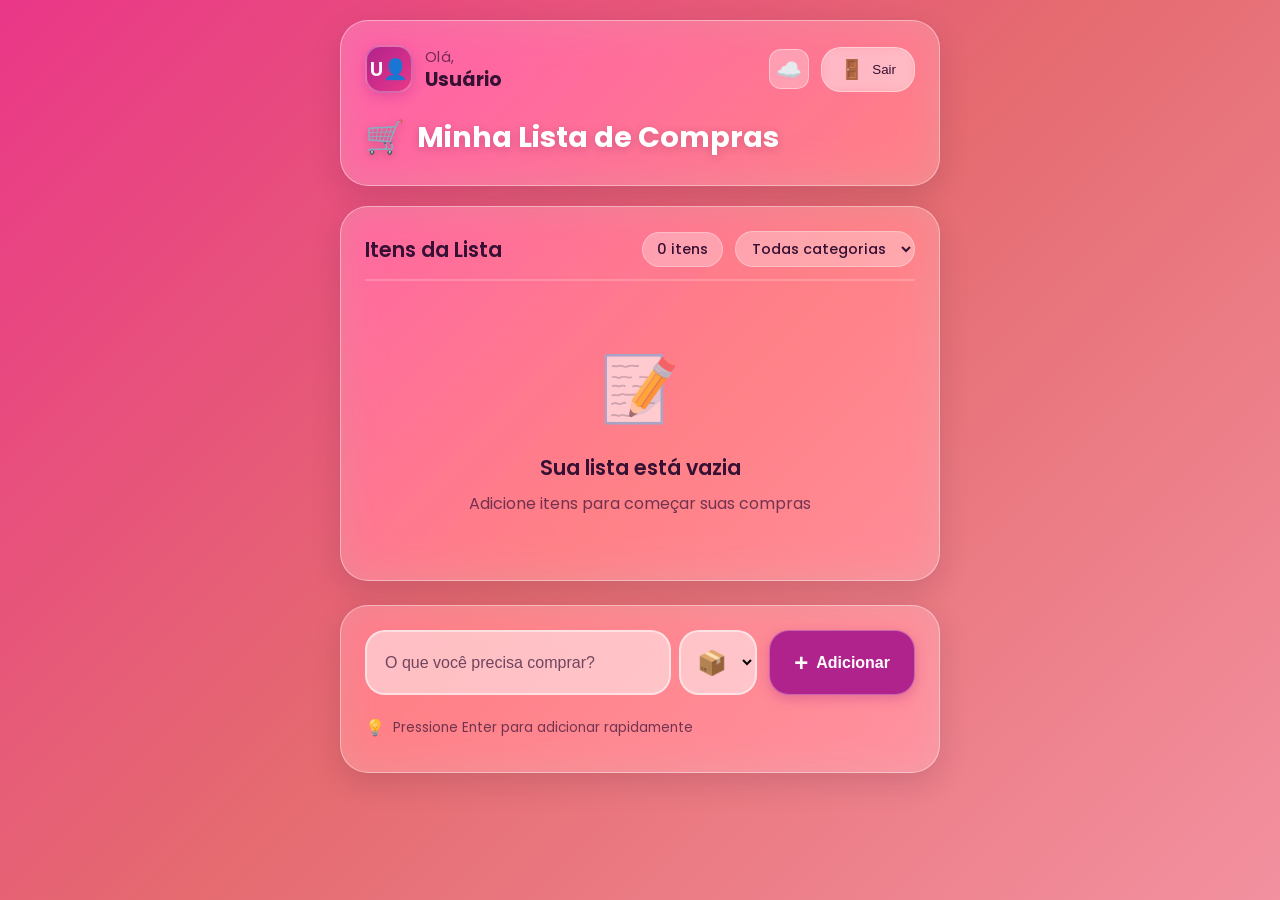
==== index.html @ 9c7b5639 "ok" ====
<!DOCTYPE html>
<html lang="pt-BR">
<head>
    <meta charset="UTF-8">
    <meta name="viewport" content="width=device-width, initial-scale=1.0, viewport-fit=cover">
    <title>Minha Lista | 2026</title>
    <link rel="manifest" href="manifest.json">
    <link rel="shortcut icon" href="src/css/img/favicon.ico" type="image/x-icon">
    <link rel="stylesheet" href="src/css/index.css">
</head>
<body>
    <!-- Indicador de Status Offline -->
    <div id="offlineIndicator" class="offline-indicator hidden">
        <span class="offline-icon">📡</span>
        <span class="offline-text">Você está offline</span>
        <span class="offline-subtext">Alterações serão sincronizadas quando conectar</span>
    </div>

    <div class="app-wrapper">
        <!-- Header Glass -->
        <header class="app-header">
            <div class="header-content">
                <div class="user-greeting">
                    <div class="avatar" id="userAvatar">👤</div>
                    <div class="greeting-text">
                        <span class="greeting-label">Olá,</span>
                        <span class="user-name" id="userDisplayName">Usuário</span>
                    </div>
                </div>
                <div class="header-actions">
                    <div id="syncStatus" class="sync-status synced" title="Sincronizado">
                        <span class="sync-icon">☁️</span>
                    </div>
                    <button class="logout-btn" onclick="logout()" aria-label="Sair da conta">
                        <span class="logout-icon">🚪</span>
                        <span class="logout-text">Sair</span>
                    </button>
                </div>
            </div>
            <h1 class="page-title">
                <span class="title-icon">🛒</span>
                Minha Lista de Compras
            </h1>
        </header>

        <!-- Container Principal -->
        <main class="main-content">
            <!-- Área da Lista -->
            <div class="list-container">
                <div class="list-header">
                    <h2 class="section-title">Itens da Lista</h2>
                    <div class="list-stats">
                        <span class="item-count" id="itemCount">0 itens</span>
                        <select id="categoryFilter" class="category-filter" aria-label="Filtrar por categoria">
                            <option value="all">Todas categorias</option>
                            <option value="hortifruti">🍎 Hortifruti</option>
                            <option value="laticinios">🥛 Laticínios</option>
                            <option value="carnes">🥩 Carnes</option>
                            <option value="padaria">🍞 Padaria</option>
                            <option value="bebidas">🥤 Bebidas</option>
                            <option value="limpeza">🧹 Limpeza</option>
                            <option value="higiene">🧴 Higiene</option>
                            <option value="outros">📦 Outros</option>
                        </select>
                    </div>
                </div>
                
                <ul id="lista" class="shopping-list">
                    <!-- Itens serão inseridos via JS -->
                </ul>

                <!-- Empty State -->
                <div id="emptyState" class="empty-state">
                    <div class="empty-icon">📝</div>
                    <h3>Sua lista está vazia</h3>
                    <p>Adicione itens para começar suas compras</p>
                </div>
            </div>

            <!-- Área de Adição -->
            <div class="add-section">
                <div class="add-container">
                    <div class="input-wrapper">
                        <input 
                            type="text" 
                            id="item" 
                            placeholder="O que você precisa comprar?"
                            autocomplete="off"
                            aria-label="Novo item para adicionar à lista"
                        >
                        <select id="itemCategory" class="item-category-select" aria-label="Categoria do item">
                            <option value="hortifruti">🍎</option>
                            <option value="laticinios">🥛</option>
                            <option value="carnes">🥩</option>
                            <option value="padaria">🍞</option>
                            <option value="bebidas">🥤</option>
                            <option value="limpeza">🧹</option>
                            <option value="higiene">🧴</option>
                            <option value="outros" selected>📦</option>
                        </select>
                    </div>
                    <button onclick="adicionarItem()" class="add-btn" aria-label="Adicionar item">
                        <span class="add-icon">+</span>
                        <span class="add-text">Adicionar</span>
                    </button>
                </div>
                <div class="input-hint">
                    <span class="hint-icon">💡</span>
                    <span class="hint-text">Pressione Enter para adicionar rapidamente</span>
                </div>
            </div>
        </main>
    </div>

    <script type="module" src="app.js"></script>
    
    <script>
        // Detecção de Status Online/Offline
        let isOnline = navigator.onLine;
        const offlineIndicator = document.getElementById('offlineIndicator');
        const syncStatus = document.getElementById('syncStatus');
        
        function updateOnlineStatus() {
            isOnline = navigator.onLine;
            
            if (!isOnline) {
                offlineIndicator.classList.remove('hidden');
                syncStatus.className = 'sync-status offline';
                syncStatus.setAttribute('title', 'Offline - Alterações serão sincronizadas depois');
                document.querySelector('.sync-icon').textContent = '📶';
            } else {
                offlineIndicator.classList.add('hidden');
                syncStatus.className = 'sync-status synced';
                syncStatus.setAttribute('title', 'Online - Sincronizado');
                document.querySelector('.sync-icon').textContent = '☁️';
                
                // Sincronizar dados pendentes quando voltar online
                if (typeof window.sincronizarDadosPendentes === 'function') {
                    window.sincronizarDadosPendentes();
                }
            }
        }
        
        window.addEventListener('online', updateOnlineStatus);
        window.addEventListener('offline', updateOnlineStatus);
        
        // Service Worker
        if ('serviceWorker' in navigator) {
            window.addEventListener('load', () => {
                navigator.serviceWorker.register('/service-worker.js')
                    .then(registration => {
                        console.log('✅ ServiceWorker registrado:', registration.scope);
                        
                        // Verificar atualizações
                        registration.addEventListener('updatefound', () => {
                            const newWorker = registration.installing;
                            newWorker.addEventListener('statechange', () => {
                                if (newWorker.state === 'installed' && navigator.serviceWorker.controller) {
                                    // Nova versão disponível
                                    if (confirm('Nova versão disponível! Atualizar agora?')) {
                                        window.location.reload();
                                    }
                                }
                            });
                        });
                    })
                    .catch(error => {
                        console.log('❌ Falha no ServiceWorker:', error);
                    });
            });
        }

        // Melhoria UX: Adicionar item com Enter
        document.addEventListener('DOMContentLoaded', () => {
            updateOnlineStatus();
            
            const inputItem = document.getElementById('item');
            if (inputItem) {
                inputItem.addEventListener('keypress', (e) => {
                    if (e.key === 'Enter') {
                        e.preventDefault();
                        adicionarItem();
                    }
                });
            }
            
            // Carregar nome do usuário (exemplo)
            const userEmail = localStorage.getItem('userEmail') || 'Usuário';
            const userName = userEmail.split('@')[0];
            document.getElementById('userDisplayName').textContent = userName;
            document.getElementById('userAvatar').textContent = userName.charAt(0).toUpperCase() + '👤';
            
            // Inicializar filtro de categorias
            document.getElementById('categoryFilter').addEventListener('change', (e) => {
                filtrarPorCategoria(e.target.value);
            });
        });

        // Sistema de Categorias
        const categorias = {
            hortifruti: { nome: 'Hortifruti', emoji: '🍎', cor: '#10b981', bgLight: 'rgba(16, 185, 129, 0.1)' },
            laticinios: { nome: 'Laticínios', emoji: '🥛', cor: '#3b82f6', bgLight: 'rgba(59, 130, 246, 0.1)' },
            carnes: { nome: 'Carnes', emoji: '🥩', cor: '#ef4444', bgLight: 'rgba(239, 68, 68, 0.1)' },
            padaria: { nome: 'Padaria', emoji: '🍞', cor: '#f59e0b', bgLight: 'rgba(245, 158, 11, 0.1)' },
            bebidas: { nome: 'Bebidas', emoji: '🥤', cor: '#06b6d4', bgLight: 'rgba(6, 182, 212, 0.1)' },
            limpeza: { nome: 'Limpeza', emoji: '🧹', cor: '#8b5cf6', bgLight: 'rgba(139, 92, 246, 0.1)' },
            higiene: { nome: 'Higiene', emoji: '🧴', cor: '#ec4899', bgLight: 'rgba(236, 72, 153, 0.1)' },
            outros: { nome: 'Outros', emoji: '📦', cor: '#6b7280', bgLight: 'rgba(107, 114, 128, 0.1)' }
        };

        function filtrarPorCategoria(categoria) {
            const itens = document.querySelectorAll('.shopping-list li');
            itens.forEach(item => {
                if (categoria === 'all' || item.dataset.categoria === categoria) {
                    item.style.display = 'flex';
                } else {
                    item.style.display = 'none';
                }
            });
        }

        // Função auxiliar para contador
        function atualizarContador() {
            const lista = document.getElementById('lista');
            const contador = document.getElementById('itemCount');
            const emptyState = document.getElementById('emptyState');
            
            if (lista && contador && emptyState) {
                const itensVisiveis = Array.from(lista.children).filter(li => li.style.display !== 'none');
                const qtdItens = itensVisiveis.length;
                const qtdTotal = lista.children.length;
                
                if (qtdTotal === 0) {
                    contador.textContent = '0 itens';
                    emptyState.style.display = 'flex';
                    lista.style.display = 'none';
                } else {
                    contador.textContent = `${qtdTotal} ${qtdTotal === 1 ? 'item' : 'itens'}`;
                    emptyState.style.display = 'none';
                    lista.style.display = 'block';
                }
            }
        }

        // Sincronização de Status
        window.sincronizarDadosPendentes = function() {
            const pendingChanges = JSON.parse(localStorage.getItem('pendingChanges') || '[]');
            
            if (pendingChanges.length > 0) {
                syncStatus.className = 'sync-status syncing';
                document.querySelector('.sync-icon').textContent = '🔄';
                
                // Processar mudanças pendentes
                Promise.all(pendingChanges.map(change => {
                    return fetch('/api/sync', {
                        method: 'POST',
                        headers: { 'Content-Type': 'application/json' },
                        body: JSON.stringify(change)
                    });
                }))
                .then(() => {
                    localStorage.setItem('pendingChanges', '[]');
                    syncStatus.className = 'sync-status synced';
                    document.querySelector('.sync-icon').textContent = '☁️';
                })
                .catch(error => {
                    console.error('Erro na sincronização:', error);
                    syncStatus.className = 'sync-status error';
                    document.querySelector('.sync-icon').textContent = '⚠️';
                });
            }
        };
    </script>
</body>
</html>
---- src/css/index.css ----
@import url('https://fonts.googleapis.com/css2?family=Poppins:wght@300;400;500;600;700&display=swap');

:root {
    --cor-primaria-1: #361134;
    --cor-primaria-2: #B0228C;
    --cor-primaria-3: #EA3788;
    --cor-primaria-4: #E56B70;
    --cor-bg: #F391A0;

    --cor-branco: #ffffff;
    --cor-glass: rgba(255, 255, 255, 0.25);
    --cor-glass-border: rgba(255, 255, 255, 0.4);
    --cor-sombra: rgba(54, 17, 52, 0.15);
    --cor-texto: #361134;
    --cor-texto-light: rgba(54, 17, 52, 0.7);
    --cor-success: #10b981;
    --cor-danger: #ef4444;
    --cor-warning: #f59e0b;

    --fonte: "Poppins", sans-serif;
    --raio-sm: 12px;
    --raio-md: 20px;
    --raio-lg: 28px;
    --transition: 0.25s cubic-bezier(0.2, 0.9, 0.4, 1);
}

* {
    margin: 0;
    padding: 0;
    box-sizing: border-box;
}

body {
    font-family: var(--fonte);
    background: linear-gradient(135deg, #EA3788 0%, #E56B70 50%, #F391A0 100%);
    min-height: 100vh;
    padding: 20px;
    color: var(--cor-texto);
}

/* ===== Indicador Offline ===== */
.offline-indicator {
    position: fixed;
    top: 20px;
    left: 50%;
    transform: translateX(-50%);
    background: var(--cor-warning);
    color: white;
    padding: 12px 24px;
    border-radius: 50px;
    display: flex;
    align-items: center;
    gap: 12px;
    box-shadow: 0 8px 20px rgba(245, 158, 11, 0.3);
    z-index: 1000;
    animation: slideDown 0.3s ease;
    border: 1px solid rgba(255, 255, 255, 0.3);
    backdrop-filter: blur(8px);
}

.offline-indicator.hidden {
    display: none;
}

@keyframes slideDown {
    from {
        opacity: 0;
        transform: translateX(-50%) translateY(-20px);
    }
    to {
        opacity: 1;
        transform: translateX(-50%) translateY(0);
    }
}

.offline-icon {
    font-size: 1.5rem;
    animation: pulse 2s infinite;
}

@keyframes pulse {
    0%, 100% { opacity: 1; }
    50% { opacity: 0.6; }
}

.offline-text {
    font-weight: 600;
    font-size: 1rem;
}

.offline-subtext {
    font-size: 0.85rem;
    opacity: 0.9;
}

/* ===== App Wrapper ===== */
.app-wrapper {
    max-width: 600px;
    margin: 0 auto;
    display: flex;
    flex-direction: column;
    gap: 20px;
}

/* ===== Header Glass ===== */
.app-header {
    background: var(--cor-glass);
    backdrop-filter: blur(20px) saturate(180%);
    -webkit-backdrop-filter: blur(20px) saturate(180%);
    border-radius: var(--raio-lg);
    border: 1px solid var(--cor-glass-border);
    box-shadow: 0 10px 30px var(--cor-sombra);
    padding: 24px;
    transition: transform var(--transition);
}

.header-content {
    display: flex;
    justify-content: space-between;
    align-items: center;
    margin-bottom: 20px;
}

.user-greeting {
    display: flex;
    align-items: center;
    gap: 12px;
}

.avatar {
    width: 48px;
    height: 48px;
    background: linear-gradient(135deg, var(--cor-primaria-2), var(--cor-primaria-3));
    border-radius: 16px;
    display: flex;
    align-items: center;
    justify-content: center;
    font-size: 20px;
    font-weight: 600;
    color: white;
    box-shadow: 0 4px 12px rgba(176, 34, 140, 0.3);
    border: 2px solid rgba(255, 255, 255, 0.3);
    text-transform: uppercase;
}

.greeting-text {
    display: flex;
    flex-direction: column;
}

.greeting-label {
    font-size: 0.9rem;
    font-weight: 400;
    color: var(--cor-texto-light);
    letter-spacing: 0.3px;
}

.user-name {
    font-size: 1.2rem;
    font-weight: 700;
    color: var(--cor-primaria-1);
    line-height: 1.2;
    text-transform: capitalize;
}

.header-actions {
    display: flex;
    align-items: center;
    gap: 12px;
}

/* Status de Sincronização */
.sync-status {
    width: 40px;
    height: 40px;
    border-radius: 12px;
    display: flex;
    align-items: center;
    justify-content: center;
    background: rgba(255, 255, 255, 0.3);
    border: 1.5px solid rgba(255, 255, 255, 0.4);
    transition: var(--transition);
    cursor: help;
}

.sync-status.synced {
    color: var(--cor-success);
}

.sync-status.syncing {
    color: var(--cor-warning);
    animation: rotate 2s linear infinite;
}

.sync-status.offline {
    color: var(--cor-warning);
}

.sync-status.error {
    color: var(--cor-danger);
}

@keyframes rotate {
    from { transform: rotate(0deg); }
    to { transform: rotate(360deg); }
}

.sync-icon {
    font-size: 1.3rem;
}

.logout-btn {
    background: rgba(255, 255, 255, 0.3);
    border: 1.5px solid rgba(255, 255, 255, 0.4);
    border-radius: var(--raio-md);
    padding: 10px 18px;
    display: flex;
    align-items: center;
    gap: 8px;
    cursor: pointer;
    transition: var(--transition);
    color: var(--cor-primaria-1);
    font-weight: 500;
    backdrop-filter: blur(4px);
}

.logout-btn:hover {
    background: rgba(255, 255, 255, 0.5);
    border-color: rgba(255, 255, 255, 0.8);
    transform: translateY(-2px);
    box-shadow: 0 6px 12px var(--cor-sombra);
}

.logout-btn:active {
    transform: translateY(0) scale(0.95);
}

.logout-icon {
    font-size: 1.2rem;
}

.page-title {
    display: flex;
    align-items: center;
    gap: 12px;
    font-size: 1.8rem;
    font-weight: 700;
    color: var(--cor-branco);
    text-shadow: 0 2px 10px rgba(54, 17, 52, 0.2);
}

.title-icon {
    font-size: 2rem;
    filter: drop-shadow(0 2px 4px rgba(0,0,0,0.1));
}

/* ===== Main Content ===== */
.main-content {
    display: flex;
    flex-direction: column;
    gap: 24px;
}

/* ===== List Container ===== */
.list-container {
    background: var(--cor-glass);
    backdrop-filter: blur(20px) saturate(180%);
    -webkit-backdrop-filter: blur(20px) saturate(180%);
    border-radius: var(--raio-lg);
    border: 1px solid var(--cor-glass-border);
    box-shadow: 0 10px 30px var(--cor-sombra);
    padding: 24px;
    min-height: 300px;
    max-height: 500px;
    overflow-y: auto;
}

.list-container::-webkit-scrollbar {
    width: 6px;
}

.list-container::-webkit-scrollbar-track {
    background: rgba(255, 255, 255, 0.1);
    border-radius: 10px;
}

.list-container::-webkit-scrollbar-thumb {
    background: rgba(255, 255, 255, 0.3);
    border-radius: 10px;
}

.list-header {
    display: flex;
    justify-content: space-between;
    align-items: center;
    margin-bottom: 20px;
    padding-bottom: 12px;
    border-bottom: 2px solid rgba(255, 255, 255, 0.2);
}

.section-title {
    font-size: 1.3rem;
    font-weight: 600;
    color: var(--cor-primaria-1);
}

.list-stats {
    display: flex;
    align-items: center;
    gap: 12px;
}

.item-count {
    background: rgba(255, 255, 255, 0.3);
    padding: 6px 14px;
    border-radius: 20px;
    font-size: 0.9rem;
    font-weight: 500;
    color: var(--cor-primaria-1);
    border: 1px solid rgba(255, 255, 255, 0.3);
}

.category-filter {
    padding: 6px 12px;
    background: rgba(255, 255, 255, 0.3);
    border: 1px solid rgba(255, 255, 255, 0.3);
    border-radius: 20px;
    font-size: 0.9rem;
    font-weight: 500;
    color: var(--cor-primaria-1);
    cursor: pointer;
    outline: none;
    font-family: var(--fonte);
}

.category-filter option {
    background: white;
    color: var(--cor-primaria-1);
}

/* ===== Shopping List Items ===== */
.shopping-list {
    list-style: none;
    display: flex;
    flex-direction: column;
    gap: 12px;
}

.shopping-list li {
    background: rgba(255, 255, 255, 0.4);
    backdrop-filter: blur(8px);
    border: 1.5px solid rgba(255, 255, 255, 0.5);
    border-radius: var(--raio-md);
    padding: 16px 18px;
    display: flex;
    justify-content: space-between;
    align-items: center;
    transition: var(--transition);
    animation: slideIn 0.3s ease;
    position: relative;
    overflow: hidden;
}

/* Indicador de categoria */
.shopping-list li::before {
    content: '';
    position: absolute;
    left: 0;
    top: 0;
    bottom: 0;
    width: 4px;
    background: var(--category-color, var(--cor-primaria-2));
    border-radius: 2px 0 0 2px;
}

@keyframes slideIn {
    from {
        opacity: 0;
        transform: translateX(-10px);
    }
    to {
        opacity: 1;
        transform: translateX(0);
    }
}

.shopping-list li:hover {
    background: rgba(255, 255, 255, 0.6);
    transform: translateX(4px);
    box-shadow: 0 4px 12px var(--cor-sombra);
}

.item-content {
    display: flex;
    align-items: center;
    gap: 14px;
    flex: 1;
}

.item-category-badge {
    font-size: 1.5rem;
    min-width: 32px;
    text-align: center;
}

.item-checkbox {
    width: 24px;
    height: 24px;
    border-radius: 8px;
    border: 2px solid var(--cor-primaria-2);
    background: rgba(255, 255, 255, 0.5);
    cursor: pointer;
    transition: var(--transition);
    position: relative;
    flex-shrink: 0;
}

.item-checkbox.checked {
    background: var(--cor-success);
    border-color: var(--cor-success);
}

.item-checkbox.checked::after {
    content: '✓';
    position: absolute;
    top: 50%;
    left: 50%;
    transform: translate(-50%, -50%);
    color: white;
    font-size: 16px;
    font-weight: bold;
}

.item-text {
    font-size: 1.1rem;
    font-weight: 500;
    color: var(--cor-primaria-1);
    word-break: break-word;
    flex: 1;
}

.item-text.completed {
    text-decoration: line-through;
    opacity: 0.6;
}

.delete-btn {
    background: rgba(239, 68, 68, 0.1);
    border: 1.5px solid rgba(239, 68, 68, 0.3);
    border-radius: 12px;
    width: 40px;
    height: 40px;
    display: flex;
    align-items: center;
    justify-content: center;
    cursor: pointer;
    transition: var(--transition);
    color: var(--cor-danger);
    font-size: 1.2rem;
    flex-shrink: 0;
}

.delete-btn:hover {
    background: var(--cor-danger);
    color: white;
    border-color: var(--cor-danger);
    transform: scale(1.05);
}

.delete-btn:active {
    transform: scale(0.95);
}

/* ===== Empty State ===== */
.empty-state {
    display: flex;
    flex-direction: column;
    align-items: center;
    justify-content: center;
    padding: 40px 20px;
    text-align: center;
}

.empty-icon {
    font-size: 4rem;
    margin-bottom: 16px;
    opacity: 0.6;
}

.empty-state h3 {
    font-size: 1.3rem;
    font-weight: 600;
    color: var(--cor-primaria-1);
    margin-bottom: 8px;
}

.empty-state p {
    color: var(--cor-texto-light);
    font-weight: 400;
}

/* ===== Add Section ===== */
.add-section {
    background: var(--cor-glass);
    backdrop-filter: blur(20px) saturate(180%);
    -webkit-backdrop-filter: blur(20px) saturate(180%);
    border-radius: var(--raio-lg);
    border: 1px solid var(--cor-glass-border);
    box-shadow: 0 10px 30px var(--cor-sombra);
    padding: 24px;
}

.add-container {
    display: flex;
    gap: 12px;
    margin-bottom: 12px;
}

.input-wrapper {
    flex: 1;
    display: flex;
    gap: 8px;
}

#item {
    flex: 1;
    padding: 16px 18px;
    background: rgba(255, 255, 255, 0.5);
    border: 2px solid rgba(255, 255, 255, 0.5);
    border-radius: var(--raio-md);
    font-size: 1rem;
    font-weight: 500;
    color: var(--cor-primaria-1);
    transition: var(--transition);
    outline: none;
}

#item:focus {
    background: rgba(255, 255, 255, 0.9);
    border-color: var(--cor-primaria-2);
    box-shadow: 0 4px 12px rgba(176, 34, 140, 0.2);
}

#item::placeholder {
    color: var(--cor-texto-light);
    font-weight: 400;
}

.item-category-select {
    padding: 16px 12px;
    background: rgba(255, 255, 255, 0.5);
    border: 2px solid rgba(255, 255, 255, 0.5);
    border-radius: var(--raio-md);
    font-size: 1.5rem;
    cursor: pointer;
    outline: none;
    transition: var(--transition);
    min-width: 60px;
    text-align: center;
}

.item-category-select:hover {
    background: rgba(255, 255, 255, 0.7);
}

.item-category-select:focus {
    border-color: var(--cor-primaria-2);
    background: rgba(255, 255, 255, 0.9);
}

.add-btn {
    padding: 16px 24px;
    background: var(--cor-primaria-2);
    border: 1.5px solid rgba(255, 255, 255, 0.3);
    border-radius: var(--raio-md);
    color: white;
    font-weight: 600;
    font-size: 1rem;
    cursor: pointer;
    transition: var(--transition);
    display: flex;
    align-items: center;
    gap: 8px;
    box-shadow: 0 4px 12px rgba(176, 34, 140, 0.3);
}

.add-btn:hover {
    background: var(--cor-primaria-1);
    transform: translateY(-2px);
    box-shadow: 0 8px 20px rgba(54, 17, 52, 0.3);
}

.add-btn:active {
    transform: translateY(0) scale(0.95);
}

.add-icon {
    font-size: 1.5rem;
    font-weight: 700;
    line-height: 1;
}

.input-hint {
    display: flex;
    align-items: center;
    gap: 8px;
    padding: 8px 0;
}

.hint-icon {
    font-size: 1rem;
    opacity: 0.7;
}

.hint-text {
    font-size: 0.85rem;
    color: var(--cor-texto-light);
    font-weight: 400;
}

/* ===== Responsivo ===== */
@media (max-width: 480px) {
    body {
        padding: 12px;
    }
    
    .app-wrapper {
        gap: 16px;
    }
    
    .app-header {
        padding: 18px;
    }
    
    .page-title {
        font-size: 1.5rem;
    }
    
    .title-icon {
        font-size: 1.6rem;
    }
    
    .list-container {
        padding: 18px;
        max-height: 400px;
    }
    
    .list-stats {
        flex-direction: column;
        align-items: flex-end;
        gap: 8px;
    }
    
    .add-section {
        padding: 18px;
    }
    
    .add-container {
        flex-direction: column;
    }
    
    .input-wrapper {
        flex-direction: row;
    }
    
    .add-btn {
        justify-content: center;
    }
    
    .logout-text {
        display: none;
    }
    
    .logout-btn {
        padding: 10px 14px;
    }
    
    .user-name {
        font-size: 1rem;
    }
    
    .offline-indicator {
        width: 90%;
        max-width: 400px;
        font-size: 0.9rem;
        padding: 10px 16px;
    }
    
    .offline-subtext {
        display: none;
    }
}

/* Animações de Remoção */
.shopping-list li.removing {
    animation: slideOut 0.3s ease forwards;
}

@keyframes slideOut {
    to {
        opacity: 0;
        transform: translateX(20px);
    }
}

/* Animação de shake para erro */
@keyframes shake {
    0%, 100% { transform: translateX(0); }
    25% { transform: translateX(-8px); }
    75% { transform: translateX(8px); }
}

.input-error {
    border-color: var(--cor-danger) !important;
    animation: shake 0.5s ease;
}
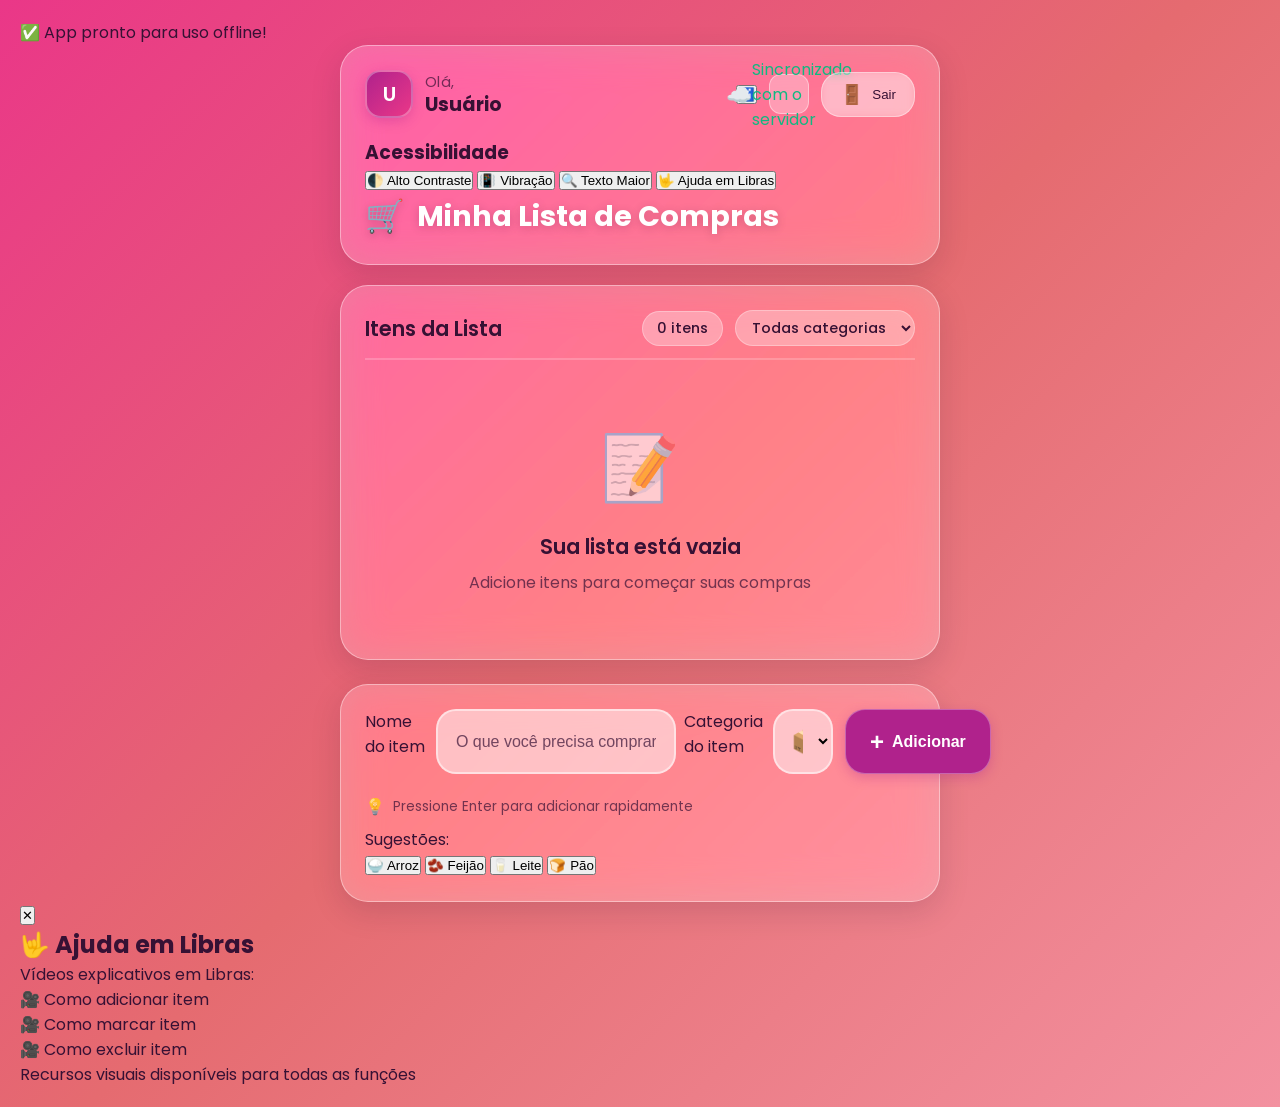
==== commit 953d4faa: "ok" ====
--- a/index.html
+++ b/index.html
@@ -3,17 +3,23 @@
 <head>
     <meta charset="UTF-8">
     <meta name="viewport" content="width=device-width, initial-scale=1.0, viewport-fit=cover">
-    <title>Minha Lista | 2026</title>
+    <title>Minha Lista | 2026 - Acessível</title>
     <link rel="manifest" href="manifest.json">
     <link rel="shortcut icon" href="src/css/img/favicon.ico" type="image/x-icon">
     <link rel="stylesheet" href="src/css/index.css">
 </head>
 <body>
     <!-- Indicador de Status Offline -->
-    <div id="offlineIndicator" class="offline-indicator hidden">
-        <span class="offline-icon">📡</span>
+    <div id="offlineIndicator" class="offline-indicator hidden" role="status" aria-live="polite">
+        <span class="offline-icon" aria-hidden="true">📡</span>
         <span class="offline-text">Você está offline</span>
         <span class="offline-subtext">Alterações serão sincronizadas quando conectar</span>
+    </div>
+
+    <!-- Feedback Visual Toast -->
+    <div id="visualFeedback" class="visual-feedback hidden" role="alert" aria-live="assertive">
+        <span class="feedback-icon" aria-hidden="true"></span>
+        <span class="feedback-message"></span>
     </div>
 
     <div class="app-wrapper">
@@ -21,24 +27,55 @@
         <header class="app-header">
             <div class="header-content">
                 <div class="user-greeting">
-                    <div class="avatar" id="userAvatar">👤</div>
+                    <div class="avatar" id="userAvatar" aria-label="Avatar do usuário">👤</div>
                     <div class="greeting-text">
                         <span class="greeting-label">Olá,</span>
                         <span class="user-name" id="userDisplayName">Usuário</span>
                     </div>
                 </div>
                 <div class="header-actions">
-                    <div id="syncStatus" class="sync-status synced" title="Sincronizado">
-                        <span class="sync-icon">☁️</span>
-                    </div>
-                    <button class="logout-btn" onclick="logout()" aria-label="Sair da conta">
-                        <span class="logout-icon">🚪</span>
+                    <!-- Botão de Acessibilidade -->
+                    <button class="accessibility-btn" onclick="toggleAccessibilityMenu()" aria-label="Menu de acessibilidade" title="Opções de acessibilidade">
+                        <span class="accessibility-icon" aria-hidden="true">♿</span>
+                    </button>
+                    
+                    <div id="syncStatus" class="sync-status synced" title="Status de sincronização" role="status">
+                        <span class="sync-icon" aria-hidden="true">☁️</span>
+                        <span class="sr-only">Sincronizado com o servidor</span>
+                    </div>
+                    
+                    <button class="logout-btn" onclick="logout()" aria-label="Sair da conta" title="Sair da conta">
+                        <span class="logout-icon" aria-hidden="true">🚪</span>
                         <span class="logout-text">Sair</span>
                     </button>
                 </div>
             </div>
+            
+            <!-- Menu de Acessibilidade -->
+            <div id="accessibilityMenu" class="accessibility-menu hidden">
+                <h3>Acessibilidade</h3>
+                <div class="accessibility-options">
+                    <button onclick="toggleHighContrast()" class="accessibility-option" aria-pressed="false">
+                        <span aria-hidden="true">🌓</span>
+                        <span>Alto Contraste</span>
+                    </button>
+                    <button onclick="toggleVibration()" class="accessibility-option" aria-pressed="true">
+                        <span aria-hidden="true">📳</span>
+                        <span>Vibração</span>
+                    </button>
+                    <button onclick="toggleLargeText()" class="accessibility-option" aria-pressed="false">
+                        <span aria-hidden="true">🔍</span>
+                        <span>Texto Maior</span>
+                    </button>
+                    <button onclick="showLibrasHelp()" class="accessibility-option">
+                        <span aria-hidden="true">🤟</span>
+                        <span>Ajuda em Libras</span>
+                    </button>
+                </div>
+            </div>
+            
             <h1 class="page-title">
-                <span class="title-icon">🛒</span>
+                <span class="title-icon" aria-hidden="true">🛒</span>
                 Minha Lista de Compras
             </h1>
         </header>
@@ -50,8 +87,8 @@
                 <div class="list-header">
                     <h2 class="section-title">Itens da Lista</h2>
                     <div class="list-stats">
-                        <span class="item-count" id="itemCount">0 itens</span>
-                        <select id="categoryFilter" class="category-filter" aria-label="Filtrar por categoria">
+                        <span class="item-count" id="itemCount" aria-live="polite">0 itens</span>
+                        <select id="categoryFilter" class="category-filter" aria-label="Filtrar itens por categoria">
                             <option value="all">Todas categorias</option>
                             <option value="hortifruti">🍎 Hortifruti</option>
                             <option value="laticinios">🥛 Laticínios</option>
@@ -65,13 +102,13 @@
                     </div>
                 </div>
                 
-                <ul id="lista" class="shopping-list">
+                <ul id="lista" class="shopping-list" role="list" aria-label="Lista de compras">
                     <!-- Itens serão inseridos via JS -->
                 </ul>
 
                 <!-- Empty State -->
-                <div id="emptyState" class="empty-state">
-                    <div class="empty-icon">📝</div>
+                <div id="emptyState" class="empty-state" role="status">
+                    <div class="empty-icon" aria-hidden="true">📝</div>
                     <h3>Sua lista está vazia</h3>
                     <p>Adicione itens para começar suas compras</p>
                 </div>
@@ -81,41 +118,216 @@
             <div class="add-section">
                 <div class="add-container">
                     <div class="input-wrapper">
+                        <label for="item" class="sr-only">Nome do item</label>
                         <input 
                             type="text" 
                             id="item" 
                             placeholder="O que você precisa comprar?"
                             autocomplete="off"
-                            aria-label="Novo item para adicionar à lista"
+                            aria-label="Digite o nome do item para adicionar à lista"
+                            aria-describedby="inputHint"
                         >
-                        <select id="itemCategory" class="item-category-select" aria-label="Categoria do item">
-                            <option value="hortifruti">🍎</option>
-                            <option value="laticinios">🥛</option>
-                            <option value="carnes">🥩</option>
-                            <option value="padaria">🍞</option>
-                            <option value="bebidas">🥤</option>
-                            <option value="limpeza">🧹</option>
-                            <option value="higiene">🧴</option>
-                            <option value="outros" selected>📦</option>
+                        <label for="itemCategory" class="sr-only">Categoria do item</label>
+                        <select id="itemCategory" class="item-category-select" aria-label="Selecione a categoria do item">
+                            <option value="hortifruti" aria-label="Hortifruti">🍎</option>
+                            <option value="laticinios" aria-label="Laticínios">🥛</option>
+                            <option value="carnes" aria-label="Carnes">🥩</option>
+                            <option value="padaria" aria-label="Padaria">🍞</option>
+                            <option value="bebidas" aria-label="Bebidas">🥤</option>
+                            <option value="limpeza" aria-label="Limpeza">🧹</option>
+                            <option value="higiene" aria-label="Higiene">🧴</option>
+                            <option value="outros" selected aria-label="Outros">📦</option>
                         </select>
                     </div>
-                    <button onclick="adicionarItem()" class="add-btn" aria-label="Adicionar item">
-                        <span class="add-icon">+</span>
+                    <button onclick="adicionarItem()" class="add-btn" aria-label="Adicionar item à lista">
+                        <span class="add-icon" aria-hidden="true">+</span>
                         <span class="add-text">Adicionar</span>
                     </button>
                 </div>
-                <div class="input-hint">
-                    <span class="hint-icon">💡</span>
+                <div class="input-hint" id="inputHint">
+                    <span class="hint-icon" aria-hidden="true">💡</span>
                     <span class="hint-text">Pressione Enter para adicionar rapidamente</span>
+                </div>
+                
+                <!-- Sugestões Rápidas -->
+                <div class="quick-suggestions">
+                    <span class="suggestions-label">Sugestões:</span>
+                    <div class="suggestions-list">
+                        <button onclick="preencherSugestao('Arroz', 'outros')" class="suggestion-btn" aria-label="Adicionar Arroz">🍚 Arroz</button>
+                        <button onclick="preencherSugestao('Feijão', 'outros')" class="suggestion-btn" aria-label="Adicionar Feijão">🫘 Feijão</button>
+                        <button onclick="preencherSugestao('Leite', 'laticinios')" class="suggestion-btn" aria-label="Adicionar Leite">🥛 Leite</button>
+                        <button onclick="preencherSugestao('Pão', 'padaria')" class="suggestion-btn" aria-label="Adicionar Pão">🍞 Pão</button>
+                    </div>
                 </div>
             </div>
         </main>
     </div>
 
+    <!-- Modal de Ajuda em Libras -->
+    <div id="librasModal" class="modal hidden" role="dialog" aria-labelledby="librasTitle">
+        <div class="modal-content">
+            <button class="modal-close" onclick="closeLibrasModal()" aria-label="Fechar ajuda em Libras">✕</button>
+            <h2 id="librasTitle">🤟 Ajuda em Libras</h2>
+            <div class="libras-content">
+                <p>Vídeos explicativos em Libras:</p>
+                <div class="libras-videos">
+                    <div class="video-placeholder" tabindex="0" role="button" aria-label="Como adicionar item - Vídeo em Libras">
+                        <span aria-hidden="true">🎥</span>
+                        <span>Como adicionar item</span>
+                    </div>
+                    <div class="video-placeholder" tabindex="0" role="button" aria-label="Como marcar item - Vídeo em Libras">
+                        <span aria-hidden="true">🎥</span>
+                        <span>Como marcar item</span>
+                    </div>
+                    <div class="video-placeholder" tabindex="0" role="button" aria-label="Como excluir item - Vídeo em Libras">
+                        <span aria-hidden="true">🎥</span>
+                        <span>Como excluir item</span>
+                    </div>
+                </div>
+                <p class="libras-note">Recursos visuais disponíveis para todas as funções</p>
+            </div>
+        </div>
+    </div>
+
     <script type="module" src="app.js"></script>
     
     <script>
-        // Detecção de Status Online/Offline
+        // Configurações de Acessibilidade
+        let acessibilidadeConfig = {
+            vibracao: true,
+            altoContraste: false,
+            textoGrande: false
+        };
+        
+        // Carregar configurações salvas
+        if (localStorage.getItem('acessibilidade')) {
+            acessibilidadeConfig = JSON.parse(localStorage.getItem('acessibilidade'));
+            aplicarConfiguracoes();
+        }
+        
+        function aplicarConfiguracoes() {
+            if (acessibilidadeConfig.altoContraste) {
+                document.body.classList.add('high-contrast');
+            }
+            if (acessibilidadeConfig.textoGrande) {
+                document.body.classList.add('large-text');
+            }
+        }
+        
+        // Feedback Visual para Surdos
+        function mostrarFeedback(mensagem, tipo = 'info') {
+            const feedback = document.getElementById('visualFeedback');
+            const icon = feedback.querySelector('.feedback-icon');
+            const message = feedback.querySelector('.feedback-message');
+            
+            const icones = {
+                success: '✅',
+                error: '❌',
+                info: 'ℹ️',
+                warning: '⚠️'
+            };
+            
+            icon.textContent = icones[tipo] || icones.info;
+            message.textContent = mensagem;
+            
+            feedback.classList.remove('hidden');
+            feedback.classList.add(tipo);
+            
+            // Vibração para feedback tátil
+            if (acessibilidadeConfig.vibracao && window.navigator.vibrate) {
+                if (tipo === 'success') window.navigator.vibrate([100, 50, 100]);
+                else if (tipo === 'error') window.navigator.vibrate([200, 100, 200]);
+                else window.navigator.vibrate(50);
+            }
+            
+            setTimeout(() => {
+                feedback.classList.add('hidden');
+                feedback.classList.remove(tipo);
+            }, 3000);
+        }
+        
+        // Toggle Menu Acessibilidade
+        function toggleAccessibilityMenu() {
+            const menu = document.getElementById('accessibilityMenu');
+            menu.classList.toggle('hidden');
+            
+            if (!menu.classList.contains('hidden') && acessibilidadeConfig.vibracao && window.navigator.vibrate) {
+                window.navigator.vibrate(30);
+            }
+        }
+        
+        // Toggle Alto Contraste
+        function toggleHighContrast() {
+            acessibilidadeConfig.altoContraste = !acessibilidadeConfig.altoContraste;
+            document.body.classList.toggle('high-contrast');
+            localStorage.setItem('acessibilidade', JSON.stringify(acessibilidadeConfig));
+            
+            const button = event.target.closest('button');
+            button.setAttribute('aria-pressed', acessibilidadeConfig.altoContraste);
+            
+            mostrarFeedback(
+                acessibilidadeConfig.altoContraste ? 'Alto contraste ativado' : 'Alto contraste desativado',
+                'success'
+            );
+        }
+        
+        // Toggle Vibração
+        function toggleVibration() {
+            acessibilidadeConfig.vibracao = !acessibilidadeConfig.vibracao;
+            localStorage.setItem('acessibilidade', JSON.stringify(acessibilidadeConfig));
+            
+            const button = event.target.closest('button');
+            button.setAttribute('aria-pressed', acessibilidadeConfig.vibracao);
+            
+            mostrarFeedback(
+                acessibilidadeConfig.vibracao ? 'Vibração ativada' : 'Vibração desativada',
+                'info'
+            );
+            
+            if (acessibilidadeConfig.vibracao && window.navigator.vibrate) {
+                window.navigator.vibrate(50);
+            }
+        }
+        
+        // Toggle Texto Grande
+        function toggleLargeText() {
+            acessibilidadeConfig.textoGrande = !acessibilidadeConfig.textoGrande;
+            document.body.classList.toggle('large-text');
+            localStorage.setItem('acessibilidade', JSON.stringify(acessibilidadeConfig));
+            
+            const button = event.target.closest('button');
+            button.setAttribute('aria-pressed', acessibilidadeConfig.textoGrande);
+            
+            mostrarFeedback(
+                acessibilidadeConfig.textoGrande ? 'Texto grande ativado' : 'Texto grande desativado',
+                'success'
+            );
+        }
+        
+        // Modal Libras
+        function showLibrasHelp() {
+            document.getElementById('librasModal').classList.remove('hidden');
+            toggleAccessibilityMenu();
+            
+            if (acessibilidadeConfig.vibracao && window.navigator.vibrate) {
+                window.navigator.vibrate(30);
+            }
+        }
+        
+        function closeLibrasModal() {
+            document.getElementById('librasModal').classList.add('hidden');
+        }
+        
+        // Preencher Sugestão
+        function preencherSugestao(texto, categoria) {
+            document.getElementById('item').value = texto;
+            document.getElementById('itemCategory').value = categoria;
+            document.getElementById('item').focus();
+            
+            mostrarFeedback(`"${texto}" preenchido. Pressione Adicionar`, 'info');
+        }
+        
+        // Detecção de Status Online/Offline com Feedback Visual
         let isOnline = navigator.onLine;
         const offlineIndicator = document.getElementById('offlineIndicator');
         const syncStatus = document.getElementById('syncStatus');
@@ -128,13 +340,22 @@
                 syncStatus.className = 'sync-status offline';
                 syncStatus.setAttribute('title', 'Offline - Alterações serão sincronizadas depois');
                 document.querySelector('.sync-icon').textContent = '📶';
+                document.querySelector('.sr-only').textContent = 'Offline - Alterações serão sincronizadas quando houver conexão';
+                
+                mostrarFeedback('Você está offline. As alterações serão salvas localmente.', 'warning');
+                
+                if (acessibilidadeConfig.vibracao && window.navigator.vibrate) {
+                    window.navigator.vibrate([100, 100, 100]);
+                }
             } else {
                 offlineIndicator.classList.add('hidden');
                 syncStatus.className = 'sync-status synced';
                 syncStatus.setAttribute('title', 'Online - Sincronizado');
                 document.querySelector('.sync-icon').textContent = '☁️';
-                
-                // Sincronizar dados pendentes quando voltar online
+                document.querySelector('.sr-only').textContent = 'Sincronizado com o servidor';
+                
+                mostrarFeedback('Conexão restaurada! Sincronizando dados...', 'success');
+                
                 if (typeof window.sincronizarDadosPendentes === 'function') {
                     window.sincronizarDadosPendentes();
                 }
@@ -149,17 +370,14 @@
             window.addEventListener('load', () => {
                 navigator.serviceWorker.register('/service-worker.js')
                     .then(registration => {
-                        console.log('✅ ServiceWorker registrado:', registration.scope);
+                        console.log('✅ ServiceWorker registrado');
+                        mostrarFeedback('App pronto para uso offline!', 'success');
                         
-                        // Verificar atualizações
                         registration.addEventListener('updatefound', () => {
                             const newWorker = registration.installing;
                             newWorker.addEventListener('statechange', () => {
                                 if (newWorker.state === 'installed' && navigator.serviceWorker.controller) {
-                                    // Nova versão disponível
-                                    if (confirm('Nova versão disponível! Atualizar agora?')) {
-                                        window.location.reload();
-                                    }
+                                    mostrarFeedback('Nova versão disponível! Recarregue para atualizar.', 'info');
                                 }
                             });
                         });
@@ -170,9 +388,10 @@
             });
         }
 
-        // Melhoria UX: Adicionar item com Enter
+        // Inicialização
         document.addEventListener('DOMContentLoaded', () => {
             updateOnlineStatus();
+            aplicarConfiguracoes();
             
             const inputItem = document.getElementById('item');
             if (inputItem) {
@@ -182,52 +401,83 @@
                         adicionarItem();
                     }
                 });
-            }
-            
-            // Carregar nome do usuário (exemplo)
+                
+                // Feedback visual ao digitar
+                inputItem.addEventListener('input', () => {
+                    if (inputItem.value.length > 0 && acessibilidadeConfig.vibracao && window.navigator.vibrate) {
+                        // Vibração suave a cada 5 caracteres
+                        if (inputItem.value.length % 5 === 0) {
+                            window.navigator.vibrate(10);
+                        }
+                    }
+                });
+            }
+            
+            // Carregar nome do usuário
             const userEmail = localStorage.getItem('userEmail') || 'Usuário';
             const userName = userEmail.split('@')[0];
             document.getElementById('userDisplayName').textContent = userName;
-            document.getElementById('userAvatar').textContent = userName.charAt(0).toUpperCase() + '👤';
-            
-            // Inicializar filtro de categorias
+            document.getElementById('userAvatar').textContent = userName.charAt(0).toUpperCase();
+            
+            // Inicializar filtro
             document.getElementById('categoryFilter').addEventListener('change', (e) => {
                 filtrarPorCategoria(e.target.value);
+                mostrarFeedback(`Mostrando: ${e.target.options[e.target.selectedIndex].text}`, 'info');
+            });
+            
+            // Fechar menu de acessibilidade ao clicar fora
+            document.addEventListener('click', (e) => {
+                const menu = document.getElementById('accessibilityMenu');
+                const btn = e.target.closest('.accessibility-btn');
+                
+                if (!menu.classList.contains('hidden') && !btn && !menu.contains(e.target)) {
+                    menu.classList.add('hidden');
+                }
+            });
+            
+            // Fechar modal com ESC
+            document.addEventListener('keydown', (e) => {
+                if (e.key === 'Escape') {
+                    closeLibrasModal();
+                    document.getElementById('accessibilityMenu').classList.add('hidden');
+                }
             });
         });
 
         // Sistema de Categorias
         const categorias = {
-            hortifruti: { nome: 'Hortifruti', emoji: '🍎', cor: '#10b981', bgLight: 'rgba(16, 185, 129, 0.1)' },
-            laticinios: { nome: 'Laticínios', emoji: '🥛', cor: '#3b82f6', bgLight: 'rgba(59, 130, 246, 0.1)' },
-            carnes: { nome: 'Carnes', emoji: '🥩', cor: '#ef4444', bgLight: 'rgba(239, 68, 68, 0.1)' },
-            padaria: { nome: 'Padaria', emoji: '🍞', cor: '#f59e0b', bgLight: 'rgba(245, 158, 11, 0.1)' },
-            bebidas: { nome: 'Bebidas', emoji: '🥤', cor: '#06b6d4', bgLight: 'rgba(6, 182, 212, 0.1)' },
-            limpeza: { nome: 'Limpeza', emoji: '🧹', cor: '#8b5cf6', bgLight: 'rgba(139, 92, 246, 0.1)' },
-            higiene: { nome: 'Higiene', emoji: '🧴', cor: '#ec4899', bgLight: 'rgba(236, 72, 153, 0.1)' },
-            outros: { nome: 'Outros', emoji: '📦', cor: '#6b7280', bgLight: 'rgba(107, 114, 128, 0.1)' }
+            hortifruti: { nome: 'Hortifruti', emoji: '🍎', cor: '#10b981' },
+            laticinios: { nome: 'Laticínios', emoji: '🥛', cor: '#3b82f6' },
+            carnes: { nome: 'Carnes', emoji: '🥩', cor: '#ef4444' },
+            padaria: { nome: 'Padaria', emoji: '🍞', cor: '#f59e0b' },
+            bebidas: { nome: 'Bebidas', emoji: '🥤', cor: '#06b6d4' },
+            limpeza: { nome: 'Limpeza', emoji: '🧹', cor: '#8b5cf6' },
+            higiene: { nome: 'Higiene', emoji: '🧴', cor: '#ec4899' },
+            outros: { nome: 'Outros', emoji: '📦', cor: '#6b7280' }
         };
 
         function filtrarPorCategoria(categoria) {
             const itens = document.querySelectorAll('.shopping-list li');
+            let visiveis = 0;
+            
             itens.forEach(item => {
                 if (categoria === 'all' || item.dataset.categoria === categoria) {
                     item.style.display = 'flex';
+                    visiveis++;
                 } else {
                     item.style.display = 'none';
                 }
             });
-        }
-
-        // Função auxiliar para contador
+            
+            atualizarContador();
+        }
+
         function atualizarContador() {
             const lista = document.getElementById('lista');
             const contador = document.getElementById('itemCount');
             const emptyState = document.getElementById('emptyState');
             
             if (lista && contador && emptyState) {
-                const itensVisiveis = Array.from(lista.children).filter(li => li.style.display !== 'none');
-                const qtdItens = itensVisiveis.length;
                 const qtdTotal = lista.children.length;
                 
                 if (qtdTotal === 0) {
@@ -242,34 +492,43 @@
             }
         }
 
-        // Sincronização de Status
+        // Sincronização
         window.sincronizarDadosPendentes = function() {
             const pendingChanges = JSON.parse(localStorage.getItem('pendingChanges') || '[]');
             
             if (pendingChanges.length > 0) {
                 syncStatus.className = 'sync-status syncing';
                 document.querySelector('.sync-icon').textContent = '🔄';
-                
-                // Processar mudanças pendentes
-                Promise.all(pendingChanges.map(change => {
-                    return fetch('/api/sync', {
-                        method: 'POST',
-                        headers: { 'Content-Type': 'application/json' },
-                        body: JSON.stringify(change)
-                    });
-                }))
-                .then(() => {
+                document.querySelector('.sr-only').textContent = 'Sincronizando dados...';
+                
+                mostrarFeedback(`Sincronizando ${pendingChanges.length} alterações...`, 'info');
+                
+                setTimeout(() => {
                     localStorage.setItem('pendingChanges', '[]');
                     syncStatus.className = 'sync-status synced';
                     document.querySelector('.sync-icon').textContent = '☁️';
-                })
-                .catch(error => {
-                    console.error('Erro na sincronização:', error);
-                    syncStatus.className = 'sync-status error';
-                    document.querySelector('.sync-icon').textContent = '⚠️';
-                });
+                    document.querySelector('.sr-only').textContent = 'Sincronizado com o servidor';
+                    
+                    mostrarFeedback('Todos os dados sincronizados!', 'success');
+                    
+                    if (acessibilidadeConfig.vibracao && window.navigator.vibrate) {
+                        window.navigator.vibrate([50, 50, 100]);
+                    }
+                }, 2000);
             }
         };
+
+        // Função para ser chamada quando item for adicionado/removido
+        function notificarAcao(acao, item) {
+            const mensagens = {
+                add: `✅ "${item}" adicionado à lista`,
+                remove: `🗑️ "${item}" removido da lista`,
+                check: `✔️ "${item}" marcado como concluído`,
+                uncheck: `🔄 "${item}" desmarcado`
+            };
+            
+            mostrarFeedback(mensagens[acao] || `${acao}: ${item}`, 'success');
+        }
     </script>
 </body>
 </html>
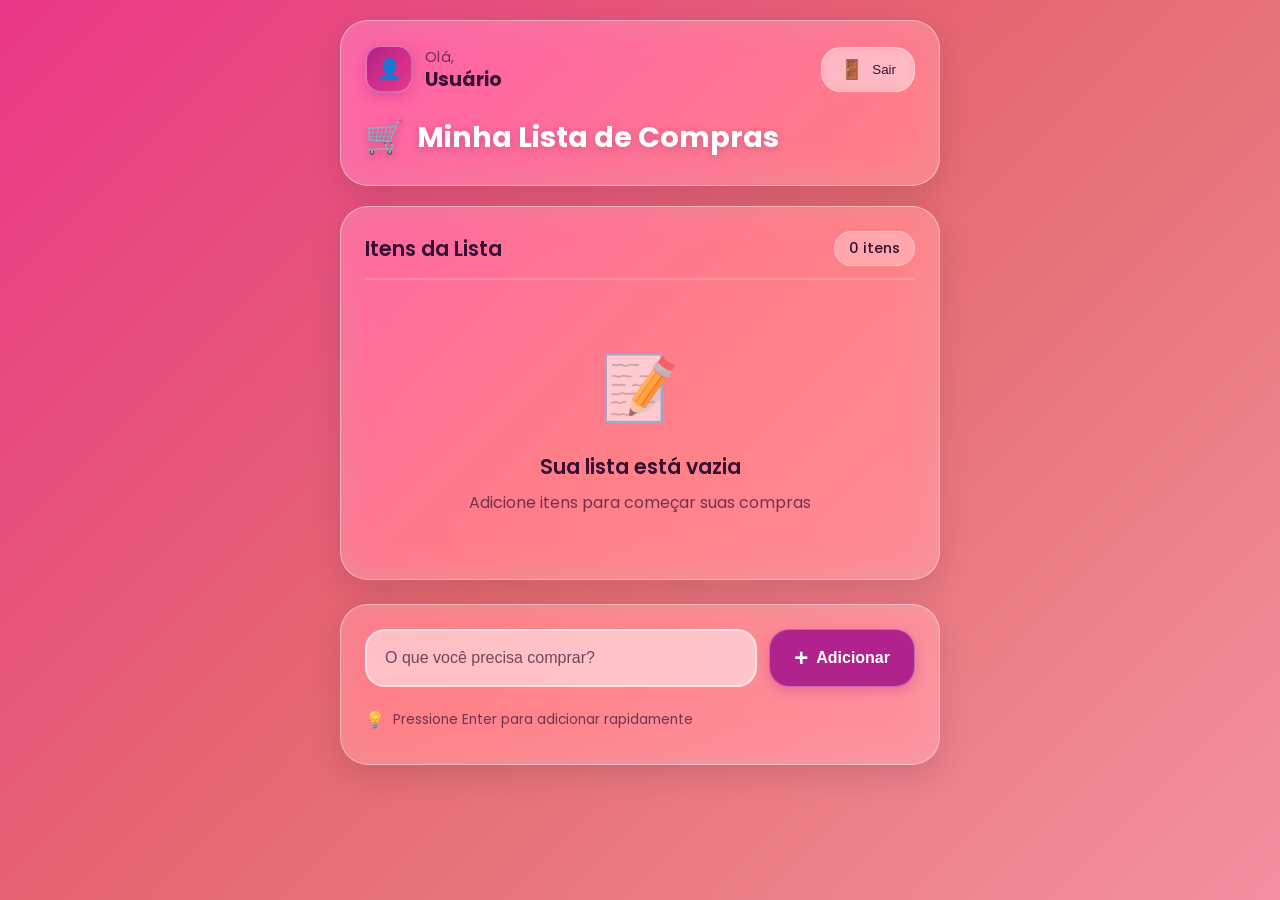
==== commit 63763301: "ok" ====
--- a/index.html
+++ b/index.html
@@ -3,79 +3,30 @@
 <head>
     <meta charset="UTF-8">
     <meta name="viewport" content="width=device-width, initial-scale=1.0, viewport-fit=cover">
-    <title>Minha Lista | 2026 - Acessível</title>
+    <title>Minha Lista | 2026</title>
     <link rel="manifest" href="manifest.json">
     <link rel="shortcut icon" href="src/css/img/favicon.ico" type="image/x-icon">
     <link rel="stylesheet" href="src/css/index.css">
 </head>
 <body>
-    <!-- Indicador de Status Offline -->
-    <div id="offlineIndicator" class="offline-indicator hidden" role="status" aria-live="polite">
-        <span class="offline-icon" aria-hidden="true">📡</span>
-        <span class="offline-text">Você está offline</span>
-        <span class="offline-subtext">Alterações serão sincronizadas quando conectar</span>
-    </div>
-
-    <!-- Feedback Visual Toast -->
-    <div id="visualFeedback" class="visual-feedback hidden" role="alert" aria-live="assertive">
-        <span class="feedback-icon" aria-hidden="true"></span>
-        <span class="feedback-message"></span>
-    </div>
-
     <div class="app-wrapper">
         <!-- Header Glass -->
         <header class="app-header">
             <div class="header-content">
                 <div class="user-greeting">
-                    <div class="avatar" id="userAvatar" aria-label="Avatar do usuário">👤</div>
+                    <div class="avatar">👤</div>
                     <div class="greeting-text">
                         <span class="greeting-label">Olá,</span>
                         <span class="user-name" id="userDisplayName">Usuário</span>
                     </div>
                 </div>
-                <div class="header-actions">
-                    <!-- Botão de Acessibilidade -->
-                    <button class="accessibility-btn" onclick="toggleAccessibilityMenu()" aria-label="Menu de acessibilidade" title="Opções de acessibilidade">
-                        <span class="accessibility-icon" aria-hidden="true">♿</span>
-                    </button>
-                    
-                    <div id="syncStatus" class="sync-status synced" title="Status de sincronização" role="status">
-                        <span class="sync-icon" aria-hidden="true">☁️</span>
-                        <span class="sr-only">Sincronizado com o servidor</span>
-                    </div>
-                    
-                    <button class="logout-btn" onclick="logout()" aria-label="Sair da conta" title="Sair da conta">
-                        <span class="logout-icon" aria-hidden="true">🚪</span>
-                        <span class="logout-text">Sair</span>
-                    </button>
-                </div>
+                <button class="logout-btn" onclick="logout()" aria-label="Sair da conta">
+                    <span class="logout-icon">🚪</span>
+                    <span class="logout-text">Sair</span>
+                </button>
             </div>
-            
-            <!-- Menu de Acessibilidade -->
-            <div id="accessibilityMenu" class="accessibility-menu hidden">
-                <h3>Acessibilidade</h3>
-                <div class="accessibility-options">
-                    <button onclick="toggleHighContrast()" class="accessibility-option" aria-pressed="false">
-                        <span aria-hidden="true">🌓</span>
-                        <span>Alto Contraste</span>
-                    </button>
-                    <button onclick="toggleVibration()" class="accessibility-option" aria-pressed="true">
-                        <span aria-hidden="true">📳</span>
-                        <span>Vibração</span>
-                    </button>
-                    <button onclick="toggleLargeText()" class="accessibility-option" aria-pressed="false">
-                        <span aria-hidden="true">🔍</span>
-                        <span>Texto Maior</span>
-                    </button>
-                    <button onclick="showLibrasHelp()" class="accessibility-option">
-                        <span aria-hidden="true">🤟</span>
-                        <span>Ajuda em Libras</span>
-                    </button>
-                </div>
-            </div>
-            
             <h1 class="page-title">
-                <span class="title-icon" aria-hidden="true">🛒</span>
+                <span class="title-icon">🛒</span>
                 Minha Lista de Compras
             </h1>
         </header>
@@ -86,29 +37,16 @@
             <div class="list-container">
                 <div class="list-header">
                     <h2 class="section-title">Itens da Lista</h2>
-                    <div class="list-stats">
-                        <span class="item-count" id="itemCount" aria-live="polite">0 itens</span>
-                        <select id="categoryFilter" class="category-filter" aria-label="Filtrar itens por categoria">
-                            <option value="all">Todas categorias</option>
-                            <option value="hortifruti">🍎 Hortifruti</option>
-                            <option value="laticinios">🥛 Laticínios</option>
-                            <option value="carnes">🥩 Carnes</option>
-                            <option value="padaria">🍞 Padaria</option>
-                            <option value="bebidas">🥤 Bebidas</option>
-                            <option value="limpeza">🧹 Limpeza</option>
-                            <option value="higiene">🧴 Higiene</option>
-                            <option value="outros">📦 Outros</option>
-                        </select>
-                    </div>
+                    <span class="item-count" id="itemCount">0 itens</span>
                 </div>
                 
-                <ul id="lista" class="shopping-list" role="list" aria-label="Lista de compras">
+                <ul id="lista" class="shopping-list">
                     <!-- Itens serão inseridos via JS -->
                 </ul>
 
-                <!-- Empty State -->
-                <div id="emptyState" class="empty-state" role="status">
-                    <div class="empty-icon" aria-hidden="true">📝</div>
+                <!-- Empty State (oculto por padrão) -->
+                <div id="emptyState" class="empty-state">
+                    <div class="empty-icon">📝</div>
                     <h3>Sua lista está vazia</h3>
                     <p>Adicione itens para começar suas compras</p>
                 </div>
@@ -117,270 +55,35 @@
             <!-- Área de Adição -->
             <div class="add-section">
                 <div class="add-container">
-                    <div class="input-wrapper">
-                        <label for="item" class="sr-only">Nome do item</label>
-                        <input 
-                            type="text" 
-                            id="item" 
-                            placeholder="O que você precisa comprar?"
-                            autocomplete="off"
-                            aria-label="Digite o nome do item para adicionar à lista"
-                            aria-describedby="inputHint"
-                        >
-                        <label for="itemCategory" class="sr-only">Categoria do item</label>
-                        <select id="itemCategory" class="item-category-select" aria-label="Selecione a categoria do item">
-                            <option value="hortifruti" aria-label="Hortifruti">🍎</option>
-                            <option value="laticinios" aria-label="Laticínios">🥛</option>
-                            <option value="carnes" aria-label="Carnes">🥩</option>
-                            <option value="padaria" aria-label="Padaria">🍞</option>
-                            <option value="bebidas" aria-label="Bebidas">🥤</option>
-                            <option value="limpeza" aria-label="Limpeza">🧹</option>
-                            <option value="higiene" aria-label="Higiene">🧴</option>
-                            <option value="outros" selected aria-label="Outros">📦</option>
-                        </select>
-                    </div>
-                    <button onclick="adicionarItem()" class="add-btn" aria-label="Adicionar item à lista">
-                        <span class="add-icon" aria-hidden="true">+</span>
+                    <input 
+                        type="text" 
+                        id="item" 
+                        placeholder="O que você precisa comprar?"
+                        autocomplete="off"
+                        aria-label="Novo item para adicionar à lista"
+                    >
+                    <button onclick="adicionarItem()" class="add-btn" aria-label="Adicionar item">
+                        <span class="add-icon">+</span>
                         <span class="add-text">Adicionar</span>
                     </button>
                 </div>
-                <div class="input-hint" id="inputHint">
-                    <span class="hint-icon" aria-hidden="true">💡</span>
+                <div class="input-hint">
+                    <span class="hint-icon">💡</span>
                     <span class="hint-text">Pressione Enter para adicionar rapidamente</span>
-                </div>
-                
-                <!-- Sugestões Rápidas -->
-                <div class="quick-suggestions">
-                    <span class="suggestions-label">Sugestões:</span>
-                    <div class="suggestions-list">
-                        <button onclick="preencherSugestao('Arroz', 'outros')" class="suggestion-btn" aria-label="Adicionar Arroz">🍚 Arroz</button>
-                        <button onclick="preencherSugestao('Feijão', 'outros')" class="suggestion-btn" aria-label="Adicionar Feijão">🫘 Feijão</button>
-                        <button onclick="preencherSugestao('Leite', 'laticinios')" class="suggestion-btn" aria-label="Adicionar Leite">🥛 Leite</button>
-                        <button onclick="preencherSugestao('Pão', 'padaria')" class="suggestion-btn" aria-label="Adicionar Pão">🍞 Pão</button>
-                    </div>
                 </div>
             </div>
         </main>
     </div>
 
-    <!-- Modal de Ajuda em Libras -->
-    <div id="librasModal" class="modal hidden" role="dialog" aria-labelledby="librasTitle">
-        <div class="modal-content">
-            <button class="modal-close" onclick="closeLibrasModal()" aria-label="Fechar ajuda em Libras">✕</button>
-            <h2 id="librasTitle">🤟 Ajuda em Libras</h2>
-            <div class="libras-content">
-                <p>Vídeos explicativos em Libras:</p>
-                <div class="libras-videos">
-                    <div class="video-placeholder" tabindex="0" role="button" aria-label="Como adicionar item - Vídeo em Libras">
-                        <span aria-hidden="true">🎥</span>
-                        <span>Como adicionar item</span>
-                    </div>
-                    <div class="video-placeholder" tabindex="0" role="button" aria-label="Como marcar item - Vídeo em Libras">
-                        <span aria-hidden="true">🎥</span>
-                        <span>Como marcar item</span>
-                    </div>
-                    <div class="video-placeholder" tabindex="0" role="button" aria-label="Como excluir item - Vídeo em Libras">
-                        <span aria-hidden="true">🎥</span>
-                        <span>Como excluir item</span>
-                    </div>
-                </div>
-                <p class="libras-note">Recursos visuais disponíveis para todas as funções</p>
-            </div>
-        </div>
-    </div>
-
     <script type="module" src="app.js"></script>
     
     <script>
-        // Configurações de Acessibilidade
-        let acessibilidadeConfig = {
-            vibracao: true,
-            altoContraste: false,
-            textoGrande: false
-        };
-        
-        // Carregar configurações salvas
-        if (localStorage.getItem('acessibilidade')) {
-            acessibilidadeConfig = JSON.parse(localStorage.getItem('acessibilidade'));
-            aplicarConfiguracoes();
-        }
-        
-        function aplicarConfiguracoes() {
-            if (acessibilidadeConfig.altoContraste) {
-                document.body.classList.add('high-contrast');
-            }
-            if (acessibilidadeConfig.textoGrande) {
-                document.body.classList.add('large-text');
-            }
-        }
-        
-        // Feedback Visual para Surdos
-        function mostrarFeedback(mensagem, tipo = 'info') {
-            const feedback = document.getElementById('visualFeedback');
-            const icon = feedback.querySelector('.feedback-icon');
-            const message = feedback.querySelector('.feedback-message');
-            
-            const icones = {
-                success: '✅',
-                error: '❌',
-                info: 'ℹ️',
-                warning: '⚠️'
-            };
-            
-            icon.textContent = icones[tipo] || icones.info;
-            message.textContent = mensagem;
-            
-            feedback.classList.remove('hidden');
-            feedback.classList.add(tipo);
-            
-            // Vibração para feedback tátil
-            if (acessibilidadeConfig.vibracao && window.navigator.vibrate) {
-                if (tipo === 'success') window.navigator.vibrate([100, 50, 100]);
-                else if (tipo === 'error') window.navigator.vibrate([200, 100, 200]);
-                else window.navigator.vibrate(50);
-            }
-            
-            setTimeout(() => {
-                feedback.classList.add('hidden');
-                feedback.classList.remove(tipo);
-            }, 3000);
-        }
-        
-        // Toggle Menu Acessibilidade
-        function toggleAccessibilityMenu() {
-            const menu = document.getElementById('accessibilityMenu');
-            menu.classList.toggle('hidden');
-            
-            if (!menu.classList.contains('hidden') && acessibilidadeConfig.vibracao && window.navigator.vibrate) {
-                window.navigator.vibrate(30);
-            }
-        }
-        
-        // Toggle Alto Contraste
-        function toggleHighContrast() {
-            acessibilidadeConfig.altoContraste = !acessibilidadeConfig.altoContraste;
-            document.body.classList.toggle('high-contrast');
-            localStorage.setItem('acessibilidade', JSON.stringify(acessibilidadeConfig));
-            
-            const button = event.target.closest('button');
-            button.setAttribute('aria-pressed', acessibilidadeConfig.altoContraste);
-            
-            mostrarFeedback(
-                acessibilidadeConfig.altoContraste ? 'Alto contraste ativado' : 'Alto contraste desativado',
-                'success'
-            );
-        }
-        
-        // Toggle Vibração
-        function toggleVibration() {
-            acessibilidadeConfig.vibracao = !acessibilidadeConfig.vibracao;
-            localStorage.setItem('acessibilidade', JSON.stringify(acessibilidadeConfig));
-            
-            const button = event.target.closest('button');
-            button.setAttribute('aria-pressed', acessibilidadeConfig.vibracao);
-            
-            mostrarFeedback(
-                acessibilidadeConfig.vibracao ? 'Vibração ativada' : 'Vibração desativada',
-                'info'
-            );
-            
-            if (acessibilidadeConfig.vibracao && window.navigator.vibrate) {
-                window.navigator.vibrate(50);
-            }
-        }
-        
-        // Toggle Texto Grande
-        function toggleLargeText() {
-            acessibilidadeConfig.textoGrande = !acessibilidadeConfig.textoGrande;
-            document.body.classList.toggle('large-text');
-            localStorage.setItem('acessibilidade', JSON.stringify(acessibilidadeConfig));
-            
-            const button = event.target.closest('button');
-            button.setAttribute('aria-pressed', acessibilidadeConfig.textoGrande);
-            
-            mostrarFeedback(
-                acessibilidadeConfig.textoGrande ? 'Texto grande ativado' : 'Texto grande desativado',
-                'success'
-            );
-        }
-        
-        // Modal Libras
-        function showLibrasHelp() {
-            document.getElementById('librasModal').classList.remove('hidden');
-            toggleAccessibilityMenu();
-            
-            if (acessibilidadeConfig.vibracao && window.navigator.vibrate) {
-                window.navigator.vibrate(30);
-            }
-        }
-        
-        function closeLibrasModal() {
-            document.getElementById('librasModal').classList.add('hidden');
-        }
-        
-        // Preencher Sugestão
-        function preencherSugestao(texto, categoria) {
-            document.getElementById('item').value = texto;
-            document.getElementById('itemCategory').value = categoria;
-            document.getElementById('item').focus();
-            
-            mostrarFeedback(`"${texto}" preenchido. Pressione Adicionar`, 'info');
-        }
-        
-        // Detecção de Status Online/Offline com Feedback Visual
-        let isOnline = navigator.onLine;
-        const offlineIndicator = document.getElementById('offlineIndicator');
-        const syncStatus = document.getElementById('syncStatus');
-        
-        function updateOnlineStatus() {
-            isOnline = navigator.onLine;
-            
-            if (!isOnline) {
-                offlineIndicator.classList.remove('hidden');
-                syncStatus.className = 'sync-status offline';
-                syncStatus.setAttribute('title', 'Offline - Alterações serão sincronizadas depois');
-                document.querySelector('.sync-icon').textContent = '📶';
-                document.querySelector('.sr-only').textContent = 'Offline - Alterações serão sincronizadas quando houver conexão';
-                
-                mostrarFeedback('Você está offline. As alterações serão salvas localmente.', 'warning');
-                
-                if (acessibilidadeConfig.vibracao && window.navigator.vibrate) {
-                    window.navigator.vibrate([100, 100, 100]);
-                }
-            } else {
-                offlineIndicator.classList.add('hidden');
-                syncStatus.className = 'sync-status synced';
-                syncStatus.setAttribute('title', 'Online - Sincronizado');
-                document.querySelector('.sync-icon').textContent = '☁️';
-                document.querySelector('.sr-only').textContent = 'Sincronizado com o servidor';
-                
-                mostrarFeedback('Conexão restaurada! Sincronizando dados...', 'success');
-                
-                if (typeof window.sincronizarDadosPendentes === 'function') {
-                    window.sincronizarDadosPendentes();
-                }
-            }
-        }
-        
-        window.addEventListener('online', updateOnlineStatus);
-        window.addEventListener('offline', updateOnlineStatus);
-        
         // Service Worker
         if ('serviceWorker' in navigator) {
             window.addEventListener('load', () => {
                 navigator.serviceWorker.register('/service-worker.js')
                     .then(registration => {
-                        console.log('✅ ServiceWorker registrado');
-                        mostrarFeedback('App pronto para uso offline!', 'success');
-                        
-                        registration.addEventListener('updatefound', () => {
-                            const newWorker = registration.installing;
-                            newWorker.addEventListener('statechange', () => {
-                                if (newWorker.state === 'installed' && navigator.serviceWorker.controller) {
-                                    mostrarFeedback('Nova versão disponível! Recarregue para atualizar.', 'info');
-                                }
-                            });
-                        });
+                        console.log('✅ ServiceWorker registrado:', registration.scope);
                     })
                     .catch(error => {
                         console.log('❌ Falha no ServiceWorker:', error);
@@ -388,11 +91,8 @@
             });
         }
 
-        // Inicialização
+        // Melhoria UX: Adicionar item com Enter
         document.addEventListener('DOMContentLoaded', () => {
-            updateOnlineStatus();
-            aplicarConfiguracoes();
-            
             const inputItem = document.getElementById('item');
             if (inputItem) {
                 inputItem.addEventListener('keypress', (e) => {
@@ -401,134 +101,32 @@
                         adicionarItem();
                     }
                 });
-                
-                // Feedback visual ao digitar
-                inputItem.addEventListener('input', () => {
-                    if (inputItem.value.length > 0 && acessibilidadeConfig.vibracao && window.navigator.vibrate) {
-                        // Vibração suave a cada 5 caracteres
-                        if (inputItem.value.length % 5 === 0) {
-                            window.navigator.vibrate(10);
-                        }
-                    }
-                });
             }
             
-            // Carregar nome do usuário
-            const userEmail = localStorage.getItem('userEmail') || 'Usuário';
-            const userName = userEmail.split('@')[0];
-            document.getElementById('userDisplayName').textContent = userName;
-            document.getElementById('userAvatar').textContent = userName.charAt(0).toUpperCase();
-            
-            // Inicializar filtro
-            document.getElementById('categoryFilter').addEventListener('change', (e) => {
-                filtrarPorCategoria(e.target.value);
-                mostrarFeedback(`Mostrando: ${e.target.options[e.target.selectedIndex].text}`, 'info');
-            });
-            
-            // Fechar menu de acessibilidade ao clicar fora
-            document.addEventListener('click', (e) => {
-                const menu = document.getElementById('accessibilityMenu');
-                const btn = e.target.closest('.accessibility-btn');
-                
-                if (!menu.classList.contains('hidden') && !btn && !menu.contains(e.target)) {
-                    menu.classList.add('hidden');
-                }
-            });
-            
-            // Fechar modal com ESC
-            document.addEventListener('keydown', (e) => {
-                if (e.key === 'Escape') {
-                    closeLibrasModal();
-                    document.getElementById('accessibilityMenu').classList.add('hidden');
-                }
-            });
+            // Atualizar contador de itens (será complementado pelo app.js)
+            atualizarContador();
         });
 
-        // Sistema de Categorias
-        const categorias = {
-            hortifruti: { nome: 'Hortifruti', emoji: '🍎', cor: '#10b981' },
-            laticinios: { nome: 'Laticínios', emoji: '🥛', cor: '#3b82f6' },
-            carnes: { nome: 'Carnes', emoji: '🥩', cor: '#ef4444' },
-            padaria: { nome: 'Padaria', emoji: '🍞', cor: '#f59e0b' },
-            bebidas: { nome: 'Bebidas', emoji: '🥤', cor: '#06b6d4' },
-            limpeza: { nome: 'Limpeza', emoji: '🧹', cor: '#8b5cf6' },
-            higiene: { nome: 'Higiene', emoji: '🧴', cor: '#ec4899' },
-            outros: { nome: 'Outros', emoji: '📦', cor: '#6b7280' }
-        };
-
-        function filtrarPorCategoria(categoria) {
-            const itens = document.querySelectorAll('.shopping-list li');
-            let visiveis = 0;
-            
-            itens.forEach(item => {
-                if (categoria === 'all' || item.dataset.categoria === categoria) {
-                    item.style.display = 'flex';
-                    visiveis++;
-                } else {
-                    item.style.display = 'none';
-                }
-            });
-            
-            atualizarContador();
-        }
-
+        // Função auxiliar para contador (complementar ao app.js existente)
         function atualizarContador() {
             const lista = document.getElementById('lista');
             const contador = document.getElementById('itemCount');
             const emptyState = document.getElementById('emptyState');
             
             if (lista && contador && emptyState) {
-                const qtdTotal = lista.children.length;
+                const qtdItens = lista.children.length;
+                contador.textContent = `${qtdItens} ${qtdItens === 1 ? 'item' : 'itens'}`;
                 
-                if (qtdTotal === 0) {
-                    contador.textContent = '0 itens';
+                // Mostrar/esconder empty state
+                if (qtdItens === 0) {
                     emptyState.style.display = 'flex';
                     lista.style.display = 'none';
                 } else {
-                    contador.textContent = `${qtdTotal} ${qtdTotal === 1 ? 'item' : 'itens'}`;
                     emptyState.style.display = 'none';
                     lista.style.display = 'block';
                 }
             }
         }
-
-        // Sincronização
-        window.sincronizarDadosPendentes = function() {
-            const pendingChanges = JSON.parse(localStorage.getItem('pendingChanges') || '[]');
-            
-            if (pendingChanges.length > 0) {
-                syncStatus.className = 'sync-status syncing';
-                document.querySelector('.sync-icon').textContent = '🔄';
-                document.querySelector('.sr-only').textContent = 'Sincronizando dados...';
-                
-                mostrarFeedback(`Sincronizando ${pendingChanges.length} alterações...`, 'info');
-                
-                setTimeout(() => {
-                    localStorage.setItem('pendingChanges', '[]');
-                    syncStatus.className = 'sync-status synced';
-                    document.querySelector('.sync-icon').textContent = '☁️';
-                    document.querySelector('.sr-only').textContent = 'Sincronizado com o servidor';
-                    
-                    mostrarFeedback('Todos os dados sincronizados!', 'success');
-                    
-                    if (acessibilidadeConfig.vibracao && window.navigator.vibrate) {
-                        window.navigator.vibrate([50, 50, 100]);
-                    }
-                }, 2000);
-            }
-        };
-
-        // Função para ser chamada quando item for adicionado/removido
-        function notificarAcao(acao, item) {
-            const mensagens = {
-                add: `✅ "${item}" adicionado à lista`,
-                remove: `🗑️ "${item}" removido da lista`,
-                check: `✔️ "${item}" marcado como concluído`,
-                uncheck: `🔄 "${item}" desmarcado`
-            };
-            
-            mostrarFeedback(mensagens[acao] || `${acao}: ${item}`, 'success');
-        }
     </script>
 </body>
 </html>
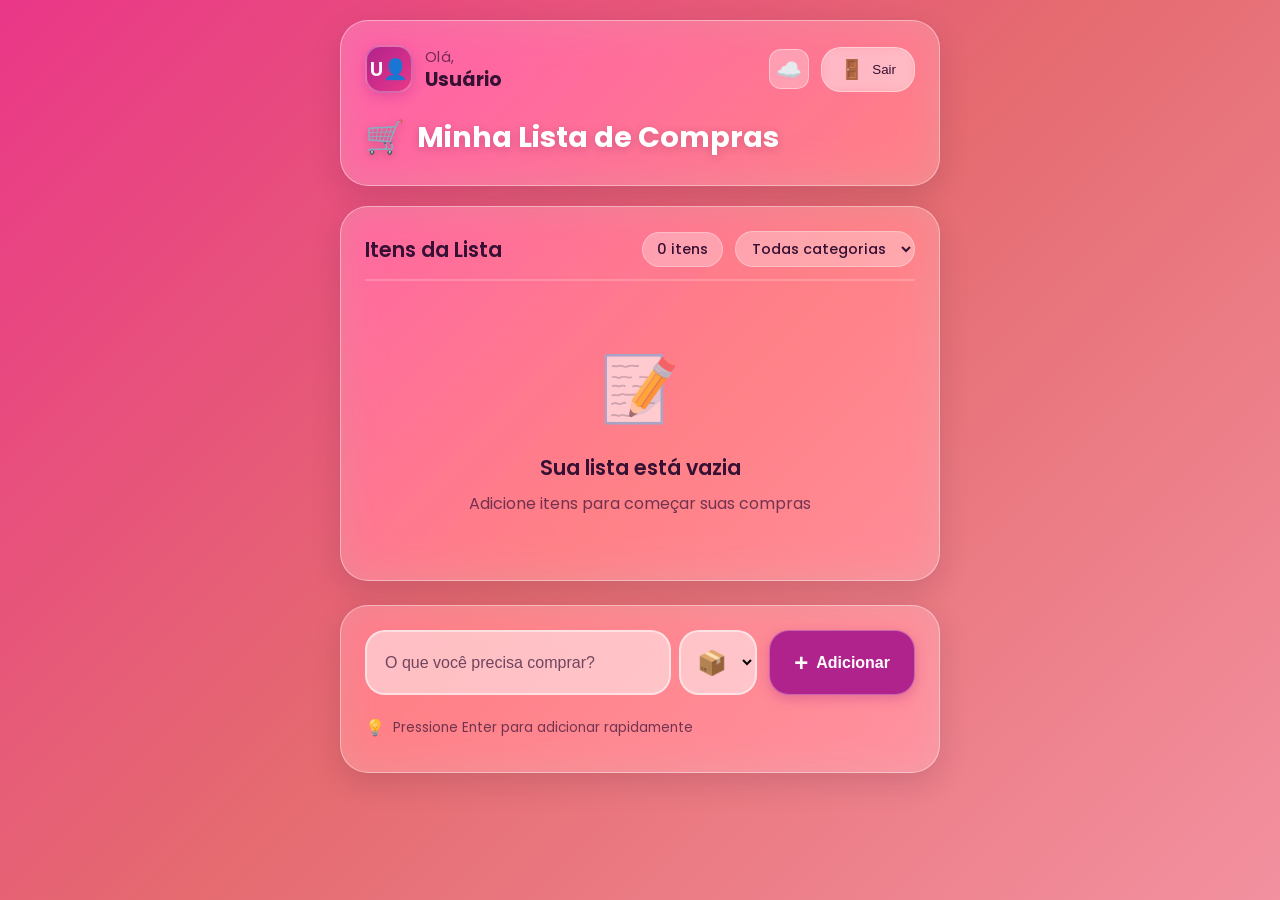
==== commit c3fccc55: "ok" ====
--- a/index.html
+++ b/index.html
@@ -9,21 +9,33 @@
     <link rel="stylesheet" href="src/css/index.css">
 </head>
 <body>
+    <!-- Indicador de Status Offline -->
+    <div id="offlineIndicator" class="offline-indicator hidden">
+        <span class="offline-icon">📡</span>
+        <span class="offline-text">Você está offline</span>
+        <span class="offline-subtext">Alterações serão sincronizadas quando conectar</span>
+    </div>
+
     <div class="app-wrapper">
         <!-- Header Glass -->
         <header class="app-header">
             <div class="header-content">
                 <div class="user-greeting">
-                    <div class="avatar">👤</div>
+                    <div class="avatar" id="userAvatar">👤</div>
                     <div class="greeting-text">
                         <span class="greeting-label">Olá,</span>
                         <span class="user-name" id="userDisplayName">Usuário</span>
                     </div>
                 </div>
-                <button class="logout-btn" onclick="logout()" aria-label="Sair da conta">
-                    <span class="logout-icon">🚪</span>
-                    <span class="logout-text">Sair</span>
-                </button>
+                <div class="header-actions">
+                    <div id="syncStatus" class="sync-status synced" title="Sincronizado">
+                        <span class="sync-icon">☁️</span>
+                    </div>
+                    <button class="logout-btn" onclick="logout()" aria-label="Sair da conta">
+                        <span class="logout-icon">🚪</span>
+                        <span class="logout-text">Sair</span>
+                    </button>
+                </div>
             </div>
             <h1 class="page-title">
                 <span class="title-icon">🛒</span>
@@ -37,14 +49,27 @@
             <div class="list-container">
                 <div class="list-header">
                     <h2 class="section-title">Itens da Lista</h2>
-                    <span class="item-count" id="itemCount">0 itens</span>
+                    <div class="list-stats">
+                        <span class="item-count" id="itemCount">0 itens</span>
+                        <select id="categoryFilter" class="category-filter" aria-label="Filtrar por categoria">
+                            <option value="all">Todas categorias</option>
+                            <option value="hortifruti">🍎 Hortifruti</option>
+                            <option value="laticinios">🥛 Laticínios</option>
+                            <option value="carnes">🥩 Carnes</option>
+                            <option value="padaria">🍞 Padaria</option>
+                            <option value="bebidas">🥤 Bebidas</option>
+                            <option value="limpeza">🧹 Limpeza</option>
+                            <option value="higiene">🧴 Higiene</option>
+                            <option value="outros">📦 Outros</option>
+                        </select>
+                    </div>
                 </div>
                 
                 <ul id="lista" class="shopping-list">
                     <!-- Itens serão inseridos via JS -->
                 </ul>
 
-                <!-- Empty State (oculto por padrão) -->
+                <!-- Empty State -->
                 <div id="emptyState" class="empty-state">
                     <div class="empty-icon">📝</div>
                     <h3>Sua lista está vazia</h3>
@@ -55,13 +80,25 @@
             <!-- Área de Adição -->
             <div class="add-section">
                 <div class="add-container">
-                    <input 
-                        type="text" 
-                        id="item" 
-                        placeholder="O que você precisa comprar?"
-                        autocomplete="off"
-                        aria-label="Novo item para adicionar à lista"
-                    >
+                    <div class="input-wrapper">
+                        <input 
+                            type="text" 
+                            id="item" 
+                            placeholder="O que você precisa comprar?"
+                            autocomplete="off"
+                            aria-label="Novo item para adicionar à lista"
+                        >
+                        <select id="itemCategory" class="item-category-select" aria-label="Categoria do item">
+                            <option value="hortifruti">🍎</option>
+                            <option value="laticinios">🥛</option>
+                            <option value="carnes">🥩</option>
+                            <option value="padaria">🍞</option>
+                            <option value="bebidas">🥤</option>
+                            <option value="limpeza">🧹</option>
+                            <option value="higiene">🧴</option>
+                            <option value="outros" selected>📦</option>
+                        </select>
+                    </div>
                     <button onclick="adicionarItem()" class="add-btn" aria-label="Adicionar item">
                         <span class="add-icon">+</span>
                         <span class="add-text">Adicionar</span>
@@ -78,12 +115,54 @@
     <script type="module" src="app.js"></script>
     
     <script>
+        // Detecção de Status Online/Offline
+        let isOnline = navigator.onLine;
+        const offlineIndicator = document.getElementById('offlineIndicator');
+        const syncStatus = document.getElementById('syncStatus');
+        
+        function updateOnlineStatus() {
+            isOnline = navigator.onLine;
+            
+            if (!isOnline) {
+                offlineIndicator.classList.remove('hidden');
+                syncStatus.className = 'sync-status offline';
+                syncStatus.setAttribute('title', 'Offline - Alterações serão sincronizadas depois');
+                document.querySelector('.sync-icon').textContent = '📶';
+            } else {
+                offlineIndicator.classList.add('hidden');
+                syncStatus.className = 'sync-status synced';
+                syncStatus.setAttribute('title', 'Online - Sincronizado');
+                document.querySelector('.sync-icon').textContent = '☁️';
+                
+                // Sincronizar dados pendentes quando voltar online
+                if (typeof window.sincronizarDadosPendentes === 'function') {
+                    window.sincronizarDadosPendentes();
+                }
+            }
+        }
+        
+        window.addEventListener('online', updateOnlineStatus);
+        window.addEventListener('offline', updateOnlineStatus);
+        
         // Service Worker
         if ('serviceWorker' in navigator) {
             window.addEventListener('load', () => {
                 navigator.serviceWorker.register('/service-worker.js')
                     .then(registration => {
                         console.log('✅ ServiceWorker registrado:', registration.scope);
+                        
+                        // Verificar atualizações
+                        registration.addEventListener('updatefound', () => {
+                            const newWorker = registration.installing;
+                            newWorker.addEventListener('statechange', () => {
+                                if (newWorker.state === 'installed' && navigator.serviceWorker.controller) {
+                                    // Nova versão disponível
+                                    if (confirm('Nova versão disponível! Atualizar agora?')) {
+                                        window.location.reload();
+                                    }
+                                }
+                            });
+                        });
                     })
                     .catch(error => {
                         console.log('❌ Falha no ServiceWorker:', error);
@@ -93,6 +172,8 @@
 
         // Melhoria UX: Adicionar item com Enter
         document.addEventListener('DOMContentLoaded', () => {
+            updateOnlineStatus();
+            
             const inputItem = document.getElementById('item');
             if (inputItem) {
                 inputItem.addEventListener('keypress', (e) => {
@@ -103,30 +184,92 @@
                 });
             }
             
-            // Atualizar contador de itens (será complementado pelo app.js)
-            atualizarContador();
+            // Carregar nome do usuário (exemplo)
+            const userEmail = localStorage.getItem('userEmail') || 'Usuário';
+            const userName = userEmail.split('@')[0];
+            document.getElementById('userDisplayName').textContent = userName;
+            document.getElementById('userAvatar').textContent = userName.charAt(0).toUpperCase() + '👤';
+            
+            // Inicializar filtro de categorias
+            document.getElementById('categoryFilter').addEventListener('change', (e) => {
+                filtrarPorCategoria(e.target.value);
+            });
         });
 
-        // Função auxiliar para contador (complementar ao app.js existente)
+        // Sistema de Categorias
+        const categorias = {
+            hortifruti: { nome: 'Hortifruti', emoji: '🍎', cor: '#10b981', bgLight: 'rgba(16, 185, 129, 0.1)' },
+            laticinios: { nome: 'Laticínios', emoji: '🥛', cor: '#3b82f6', bgLight: 'rgba(59, 130, 246, 0.1)' },
+            carnes: { nome: 'Carnes', emoji: '🥩', cor: '#ef4444', bgLight: 'rgba(239, 68, 68, 0.1)' },
+            padaria: { nome: 'Padaria', emoji: '🍞', cor: '#f59e0b', bgLight: 'rgba(245, 158, 11, 0.1)' },
+            bebidas: { nome: 'Bebidas', emoji: '🥤', cor: '#06b6d4', bgLight: 'rgba(6, 182, 212, 0.1)' },
+            limpeza: { nome: 'Limpeza', emoji: '🧹', cor: '#8b5cf6', bgLight: 'rgba(139, 92, 246, 0.1)' },
+            higiene: { nome: 'Higiene', emoji: '🧴', cor: '#ec4899', bgLight: 'rgba(236, 72, 153, 0.1)' },
+            outros: { nome: 'Outros', emoji: '📦', cor: '#6b7280', bgLight: 'rgba(107, 114, 128, 0.1)' }
+        };
+
+        function filtrarPorCategoria(categoria) {
+            const itens = document.querySelectorAll('.shopping-list li');
+            itens.forEach(item => {
+                if (categoria === 'all' || item.dataset.categoria === categoria) {
+                    item.style.display = 'flex';
+                } else {
+                    item.style.display = 'none';
+                }
+            });
+        }
+
+        // Função auxiliar para contador
         function atualizarContador() {
             const lista = document.getElementById('lista');
             const contador = document.getElementById('itemCount');
             const emptyState = document.getElementById('emptyState');
             
             if (lista && contador && emptyState) {
-                const qtdItens = lista.children.length;
-                contador.textContent = `${qtdItens} ${qtdItens === 1 ? 'item' : 'itens'}`;
-                
-                // Mostrar/esconder empty state
-                if (qtdItens === 0) {
+                const itensVisiveis = Array.from(lista.children).filter(li => li.style.display !== 'none');
+                const qtdItens = itensVisiveis.length;
+                const qtdTotal = lista.children.length;
+                
+                if (qtdTotal === 0) {
+                    contador.textContent = '0 itens';
                     emptyState.style.display = 'flex';
                     lista.style.display = 'none';
                 } else {
+                    contador.textContent = `${qtdTotal} ${qtdTotal === 1 ? 'item' : 'itens'}`;
                     emptyState.style.display = 'none';
                     lista.style.display = 'block';
                 }
             }
         }
+
+        // Sincronização de Status
+        window.sincronizarDadosPendentes = function() {
+            const pendingChanges = JSON.parse(localStorage.getItem('pendingChanges') || '[]');
+            
+            if (pendingChanges.length > 0) {
+                syncStatus.className = 'sync-status syncing';
+                document.querySelector('.sync-icon').textContent = '🔄';
+                
+                // Processar mudanças pendentes
+                Promise.all(pendingChanges.map(change => {
+                    return fetch('/api/sync', {
+                        method: 'POST',
+                        headers: { 'Content-Type': 'application/json' },
+                        body: JSON.stringify(change)
+                    });
+                }))
+                .then(() => {
+                    localStorage.setItem('pendingChanges', '[]');
+                    syncStatus.className = 'sync-status synced';
+                    document.querySelector('.sync-icon').textContent = '☁️';
+                })
+                .catch(error => {
+                    console.error('Erro na sincronização:', error);
+                    syncStatus.className = 'sync-status error';
+                    document.querySelector('.sync-icon').textContent = '⚠️';
+                });
+            }
+        };
     </script>
 </body>
 </html>
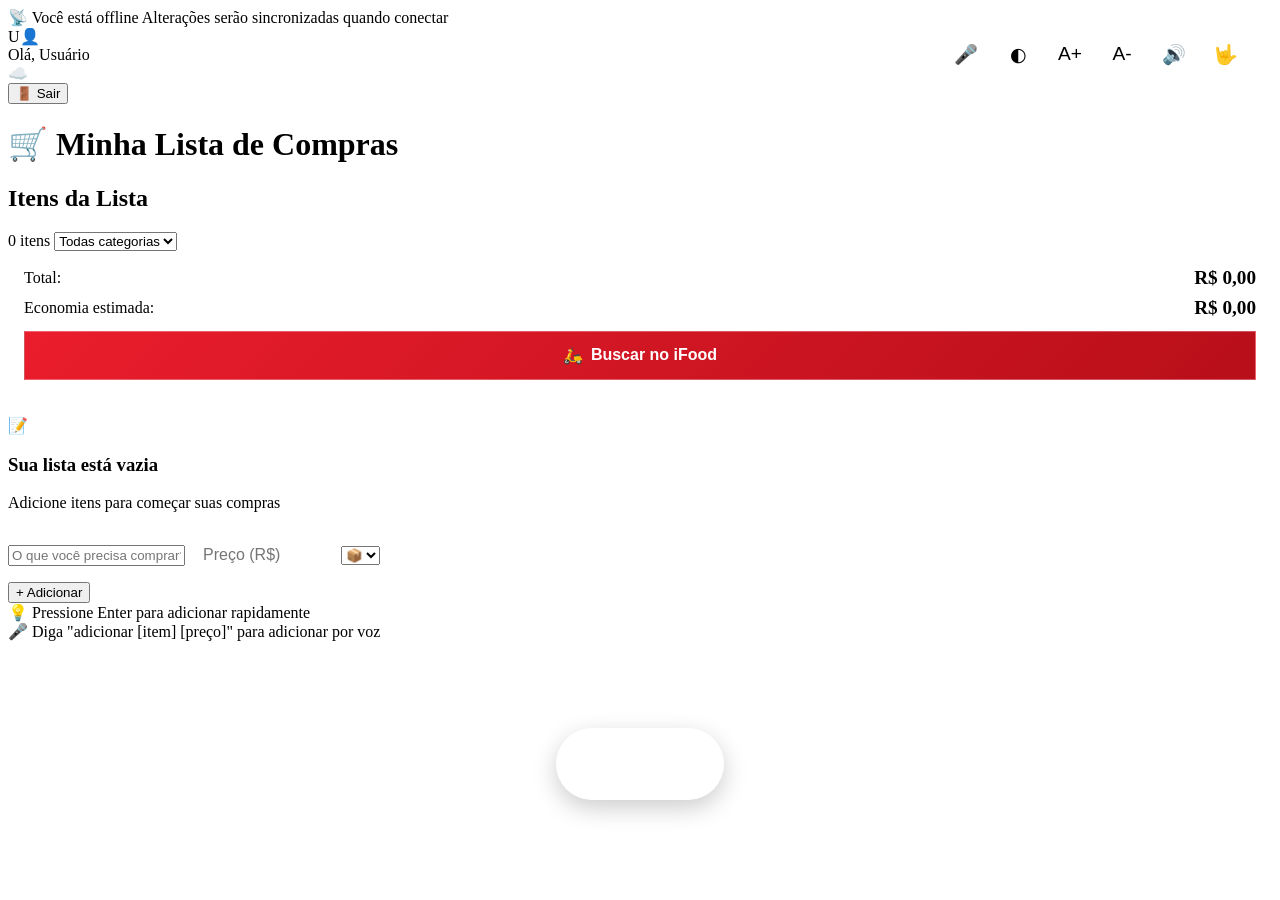
==== commit c4f214ba: "ok" ====
--- a/index.html
+++ b/index.html
@@ -9,48 +9,101 @@
     <link rel="stylesheet" href="src/css/index.css">
 </head>
 <body>
+    <!-- Skip to Content para Acessibilidade -->
+    <a href="#main-content" class="skip-to-content" aria-label="Pular para conteúdo principal">
+        Pular para conteúdo
+    </a>
+
+    <!-- Controles de Acessibilidade -->
+    <div class="accessibility-controls" role="region" aria-label="Controles de acessibilidade">
+        <button class="a11y-btn" onclick="toggleVoiceNavigation()" aria-label="Ativar navegação por voz" id="voiceNavBtn">
+            <span class="a11y-icon">🎤</span>
+            <span class="a11y-text">Voz</span>
+        </button>
+        <button class="a11y-btn" onclick="toggleHighContrast()" aria-label="Alto contraste" id="contrastBtn">
+            <span class="a11y-icon">◐</span>
+            <span class="a11y-text">Contraste</span>
+        </button>
+        <button class="a11y-btn" onclick="increaseFontSize()" aria-label="Aumentar fonte">
+            <span class="a11y-icon">A+</span>
+        </button>
+        <button class="a11y-btn" onclick="decreaseFontSize()" aria-label="Diminuir fonte">
+            <span class="a11y-icon">A-</span>
+        </button>
+        <button class="a11y-btn" onclick="toggleScreenReader()" aria-label="Ativar leitor de tela" id="screenReaderBtn">
+            <span class="a11y-icon">🔊</span>
+            <span class="a11y-text">Leitor</span>
+        </button>
+        <button class="a11y-btn" onclick="openLibrasModal()" aria-label="Abrir tradutor de Libras">
+            <span class="a11y-icon">🤟</span>
+            <span class="a11y-text">Libras</span>
+        </button>
+    </div>
+
     <!-- Indicador de Status Offline -->
-    <div id="offlineIndicator" class="offline-indicator hidden">
-        <span class="offline-icon">📡</span>
+    <div id="offlineIndicator" class="offline-indicator hidden" role="alert" aria-live="polite">
+        <span class="offline-icon" aria-hidden="true">📡</span>
         <span class="offline-text">Você está offline</span>
         <span class="offline-subtext">Alterações serão sincronizadas quando conectar</span>
     </div>
 
+    <!-- Feedback de Voz (Visual para Surdos) -->
+    <div id="voiceFeedback" class="voice-feedback hidden" role="status" aria-live="polite">
+        <div class="voice-wave"></div>
+        <span id="voiceText">Ouvindo...</span>
+    </div>
+
+    <!-- Modal de Libras -->
+    <div id="librasModal" class="modal hidden" role="dialog" aria-labelledby="librasTitle">
+        <div class="modal-content">
+            <button class="modal-close" onclick="closeLibrasModal()" aria-label="Fechar tradutor de Libras">&times;</button>
+            <h2 id="librasTitle">Tradutor de Libras</h2>
+            <div class="libras-container">
+                <div id="librasVideo" class="libras-video" aria-label="Intérprete de Libras">
+                    <span role="img" aria-label="Intérprete de Libras">🤟👐✋</span>
+                </div>
+                <p class="libras-text">Digite para traduzir:</p>
+                <input type="text" id="librasInput" class="libras-input" placeholder="Digite uma palavra..." aria-label="Texto para traduzir em Libras">
+                <button onclick="translateToLibras()" class="libras-translate-btn" aria-label="Traduzir para Libras">Traduzir</button>
+            </div>
+        </div>
+    </div>
+
     <div class="app-wrapper">
         <!-- Header Glass -->
-        <header class="app-header">
+        <header class="app-header" role="banner">
             <div class="header-content">
                 <div class="user-greeting">
-                    <div class="avatar" id="userAvatar">👤</div>
+                    <div class="avatar" id="userAvatar" role="img" aria-label="Avatar do usuário">👤</div>
                     <div class="greeting-text">
                         <span class="greeting-label">Olá,</span>
                         <span class="user-name" id="userDisplayName">Usuário</span>
                     </div>
                 </div>
                 <div class="header-actions">
-                    <div id="syncStatus" class="sync-status synced" title="Sincronizado">
-                        <span class="sync-icon">☁️</span>
+                    <div id="syncStatus" class="sync-status synced" title="Sincronizado" role="status" aria-label="Status de sincronização">
+                        <span class="sync-icon" aria-hidden="true">☁️</span>
                     </div>
-                    <button class="logout-btn" onclick="logout()" aria-label="Sair da conta">
-                        <span class="logout-icon">🚪</span>
+                    <button class="logout-btn" onclick="logout()" aria-label="Sair da conta" title="Sair">
+                        <span class="logout-icon" aria-hidden="true">🚪</span>
                         <span class="logout-text">Sair</span>
                     </button>
                 </div>
             </div>
             <h1 class="page-title">
-                <span class="title-icon">🛒</span>
+                <span class="title-icon" aria-hidden="true">🛒</span>
                 Minha Lista de Compras
             </h1>
         </header>
 
         <!-- Container Principal -->
-        <main class="main-content">
+        <main id="main-content" class="main-content" role="main">
             <!-- Área da Lista -->
-            <div class="list-container">
+            <div class="list-container" role="region" aria-label="Lista de compras">
                 <div class="list-header">
                     <h2 class="section-title">Itens da Lista</h2>
                     <div class="list-stats">
-                        <span class="item-count" id="itemCount">0 itens</span>
+                        <span class="item-count" id="itemCount" role="status" aria-live="polite">0 itens</span>
                         <select id="categoryFilter" class="category-filter" aria-label="Filtrar por categoria">
                             <option value="all">Todas categorias</option>
                             <option value="hortifruti">🍎 Hortifruti</option>
@@ -65,20 +118,36 @@
                     </div>
                 </div>
                 
-                <ul id="lista" class="shopping-list">
+                <!-- Tabela de Preços -->
+                <div class="price-summary" role="region" aria-label="Resumo de preços">
+                    <div class="price-row">
+                        <span class="price-label">Total:</span>
+                        <span class="price-value" id="totalPrice">R$ 0,00</span>
+                    </div>
+                    <div class="price-row estimated">
+                        <span class="price-label">Economia estimada:</span>
+                        <span class="price-value" id="savedAmount">R$ 0,00</span>
+                    </div>
+                    <button class="ifood-btn" onclick="searchOnIfood()" aria-label="Buscar itens no iFood">
+                        <span class="ifood-icon">🛵</span>
+                        <span class="ifood-text">Buscar no iFood</span>
+                    </button>
+                </div>
+                
+                <ul id="lista" class="shopping-list" role="list" aria-label="Itens da lista de compras">
                     <!-- Itens serão inseridos via JS -->
                 </ul>
 
                 <!-- Empty State -->
-                <div id="emptyState" class="empty-state">
-                    <div class="empty-icon">📝</div>
+                <div id="emptyState" class="empty-state" role="status">
+                    <div class="empty-icon" aria-hidden="true">📝</div>
                     <h3>Sua lista está vazia</h3>
                     <p>Adicione itens para começar suas compras</p>
                 </div>
             </div>
 
             <!-- Área de Adição -->
-            <div class="add-section">
+            <div class="add-section" role="region" aria-label="Adicionar novo item">
                 <div class="add-container">
                     <div class="input-wrapper">
                         <input 
@@ -86,7 +155,17 @@
                             id="item" 
                             placeholder="O que você precisa comprar?"
                             autocomplete="off"
-                            aria-label="Novo item para adicionar à lista"
+                            aria-label="Nome do novo item"
+                            aria-required="true"
+                        >
+                        <input 
+                            type="number" 
+                            id="itemPrice" 
+                            placeholder="Preço (R$)"
+                            step="0.01"
+                            min="0"
+                            class="price-input"
+                            aria-label="Preço do item em reais"
                         >
                         <select id="itemCategory" class="item-category-select" aria-label="Categoria do item">
                             <option value="hortifruti">🍎</option>
@@ -99,14 +178,18 @@
                             <option value="outros" selected>📦</option>
                         </select>
                     </div>
-                    <button onclick="adicionarItem()" class="add-btn" aria-label="Adicionar item">
-                        <span class="add-icon">+</span>
+                    <button onclick="adicionarItem()" class="add-btn" aria-label="Adicionar item à lista">
+                        <span class="add-icon" aria-hidden="true">+</span>
                         <span class="add-text">Adicionar</span>
                     </button>
                 </div>
                 <div class="input-hint">
-                    <span class="hint-icon">💡</span>
+                    <span class="hint-icon" aria-hidden="true">💡</span>
                     <span class="hint-text">Pressione Enter para adicionar rapidamente</span>
+                </div>
+                <div class="voice-command-hint" id="voiceCommandHint" aria-live="polite">
+                    <span class="hint-icon" aria-hidden="true">🎤</span>
+                    <span class="hint-text">Diga "adicionar [item] [preço]" para adicionar por voz</span>
                 </div>
             </div>
         </main>
@@ -115,6 +198,325 @@
     <script type="module" src="app.js"></script>
     
     <script>
+        // ===== SISTEMA DE ACESSIBILIDADE =====
+        
+        // Configurações de Acessibilidade
+        let fontSize = 100;
+        let highContrast = false;
+        let voiceNavEnabled = false;
+        let screenReaderEnabled = false;
+        let recognition = null;
+        
+        // Inicializar Reconhecimento de Voz
+        if ('webkitSpeechRecognition' in window || 'SpeechRecognition' in window) {
+            const SpeechRecognition = window.SpeechRecognition || window.webkitSpeechRecognition;
+            recognition = new SpeechRecognition();
+            recognition.continuous = false;
+            recognition.lang = 'pt-BR';
+            recognition.interimResults = false;
+            
+            recognition.onresult = (event) => {
+                const transcript = event.results[0][0].transcript.toLowerCase();
+                processVoiceCommand(transcript);
+            };
+            
+            recognition.onstart = () => {
+                document.getElementById('voiceFeedback').classList.remove('hidden');
+                announceToScreenReader('Ouvindo comando de voz');
+            };
+            
+            recognition.onend = () => {
+                document.getElementById('voiceFeedback').classList.add('hidden');
+            };
+            
+            recognition.onerror = (event) => {
+                console.error('Erro no reconhecimento:', event.error);
+                announceToScreenReader('Erro no reconhecimento de voz');
+                document.getElementById('voiceFeedback').classList.add('hidden');
+            };
+        }
+        
+        // Processar Comandos de Voz
+        function processVoiceCommand(command) {
+            const voiceText = document.getElementById('voiceText');
+            voiceText.textContent = `Comando: "${command}"`;
+            
+            // Feedback visual para surdos
+            showVisualFeedback(`Comando recebido: ${command}`);
+            
+            // Comando: adicionar [item] [preço]
+            if (command.includes('adicionar')) {
+                const match = command.match(/adicionar\s+(.+?)(?:\s+(\d+(?:[.,]\d{1,2})?))?$/);
+                if (match) {
+                    const itemName = match[1];
+                    const price = match[2] ? parseFloat(match[2].replace(',', '.')) : 0;
+                    
+                    document.getElementById('item').value = itemName;
+                    document.getElementById('itemPrice').value = price || '';
+                    
+                    adicionarItem();
+                    announceToScreenReader(`Item ${itemName} adicionado à lista`);
+                    showVisualFeedback(`✅ ${itemName} adicionado!`);
+                }
+            }
+            
+            // Comando: remover [item]
+            else if (command.includes('remover')) {
+                const match = command.match(/remover\s+(.+)/);
+                if (match) {
+                    const itemName = match[1];
+                    removerItemPorNome(itemName);
+                }
+            }
+            
+            // Comando: limpar lista
+            else if (command.includes('limpar lista')) {
+                if (confirm('Limpar toda a lista?')) {
+                    document.getElementById('lista').innerHTML = '';
+                    atualizarContador();
+                    calcularTotal();
+                }
+            }
+            
+            // Comando: total
+            else if (command.includes('total') || command.includes('quanto custa')) {
+                const total = document.getElementById('totalPrice').textContent;
+                announceToScreenReader(`O total da lista é ${total}`);
+                showVisualFeedback(`💰 Total: ${total}`);
+            }
+        }
+        
+        // Feedback Visual para Surdos
+        function showVisualFeedback(message) {
+            const feedback = document.createElement('div');
+            feedback.className = 'visual-feedback';
+            feedback.textContent = message;
+            feedback.setAttribute('role', 'alert');
+            feedback.setAttribute('aria-live', 'assertive');
+            document.body.appendChild(feedback);
+            
+            setTimeout(() => {
+                feedback.classList.add('show');
+                setTimeout(() => {
+                    feedback.classList.remove('show');
+                    setTimeout(() => feedback.remove(), 300);
+                }, 3000);
+            }, 100);
+        }
+        
+        // Anunciar para Leitor de Tela
+        function announceToScreenReader(message) {
+            if (!screenReaderEnabled) return;
+            
+            const announcement = document.createElement('div');
+            announcement.setAttribute('role', 'status');
+            announcement.setAttribute('aria-live', 'polite');
+            announcement.className = 'sr-only';
+            announcement.textContent = message;
+            document.body.appendChild(announcement);
+            
+            setTimeout(() => announcement.remove(), 1000);
+        }
+        
+        // Remover Item por Nome (Comando de Voz)
+        function removerItemPorNome(nome) {
+            const itens = document.querySelectorAll('.shopping-list li');
+            let encontrado = false;
+            
+            itens.forEach(item => {
+                const itemText = item.querySelector('.item-text').textContent.toLowerCase();
+                if (itemText.includes(nome.toLowerCase())) {
+                    item.classList.add('removing');
+                    setTimeout(() => {
+                        item.remove();
+                        atualizarContador();
+                        calcularTotal();
+                    }, 300);
+                    encontrado = true;
+                    announceToScreenReader(`Item ${itemText} removido`);
+                    showVisualFeedback(`🗑️ ${itemText} removido`);
+                }
+            });
+            
+            if (!encontrado) {
+                announceToScreenReader(`Item ${nome} não encontrado`);
+                showVisualFeedback(`❌ Item "${nome}" não encontrado`);
+            }
+        }
+        
+        // Toggle Navegação por Voz
+        function toggleVoiceNavigation() {
+            voiceNavEnabled = !voiceNavEnabled;
+            const btn = document.getElementById('voiceNavBtn');
+            
+            if (voiceNavEnabled) {
+                btn.classList.add('active');
+                recognition.start();
+                announceToScreenReader('Navegação por voz ativada');
+                showVisualFeedback('🎤 Navegação por voz ATIVADA');
+                
+                // Instruções para surdos
+                document.getElementById('voiceCommandHint').style.display = 'flex';
+            } else {
+                btn.classList.remove('active');
+                recognition.stop();
+                announceToScreenReader('Navegação por voz desativada');
+                document.getElementById('voiceCommandHint').style.display = 'none';
+            }
+        }
+        
+        // Toggle Alto Contraste
+        function toggleHighContrast() {
+            highContrast = !highContrast;
+            document.body.classList.toggle('high-contrast');
+            
+            const message = highContrast ? 'Alto contraste ativado' : 'Alto contraste desativado';
+            announceToScreenReader(message);
+            showVisualFeedback(highContraste ? '◐ Alto contraste ATIVADO' : '◐ Alto contraste DESATIVADO');
+        }
+        
+        // Aumentar Fonte
+        function increaseFontSize() {
+            fontSize = Math.min(fontSize + 10, 150);
+            document.documentElement.style.fontSize = fontSize + '%';
+            announceToScreenReader(`Tamanho da fonte: ${fontSize}%`);
+            showVisualFeedback(`A+ Fonte: ${fontSize}%`);
+        }
+        
+        // Diminuir Fonte
+        function decreaseFontSize() {
+            fontSize = Math.max(fontSize - 10, 70);
+            document.documentElement.style.fontSize = fontSize + '%';
+            announceToScreenReader(`Tamanho da fonte: ${fontSize}%`);
+            showVisualFeedback(`A- Fonte: ${fontSize}%`);
+        }
+        
+        // Toggle Leitor de Tela
+        function toggleScreenReader() {
+            screenReaderEnabled = !screenReaderEnabled;
+            const btn = document.getElementById('screenReaderBtn');
+            
+            if (screenReaderEnabled) {
+                btn.classList.add('active');
+                announceToScreenReader('Leitor de tela ativado');
+                showVisualFeedback('🔊 Leitor de tela ATIVADO');
+            } else {
+                btn.classList.remove('active');
+                showVisualFeedback('🔊 Leitor de tela DESATIVADO');
+            }
+        }
+        
+        // Modal de Libras
+        function openLibrasModal() {
+            document.getElementById('librasModal').classList.remove('hidden');
+            announceToScreenReader('Tradutor de Libras aberto');
+        }
+        
+        function closeLibrasModal() {
+            document.getElementById('librasModal').classList.add('hidden');
+        }
+        
+        // Traduzir para Libras (Simulação)
+        function translateToLibras() {
+            const input = document.getElementById('librasInput');
+            const word = input.value.trim();
+            
+            if (word) {
+                const librasVideo = document.getElementById('librasVideo');
+                librasVideo.innerHTML = `<span role="img" aria-label="Sinal de ${word} em Libras">🤟👐✋ ${word}</span>`;
+                showVisualFeedback(`🤟 Traduzindo "${word}" para Libras`);
+                announceToScreenReader(`Mostrando sinal de ${word} em Libras`);
+            }
+        }
+        
+        // ===== SISTEMA DE PREÇOS =====
+        
+        function calcularTotal() {
+            const itens = document.querySelectorAll('.shopping-list li');
+            let total = 0;
+            
+            itens.forEach(item => {
+                const price = parseFloat(item.dataset.price) || 0;
+                if (!item.querySelector('.item-checkbox.checked')) {
+                    total += price;
+                }
+            });
+            
+            document.getElementById('totalPrice').textContent = formatarMoeda(total);
+            
+            // Calcular economia estimada (itens já comprados)
+            let saved = 0;
+            itens.forEach(item => {
+                const price = parseFloat(item.dataset.price) || 0;
+                if (item.querySelector('.item-checkbox.checked')) {
+                    saved += price;
+                }
+            });
+            
+            document.getElementById('savedAmount').textContent = formatarMoeda(saved);
+        }
+        
+        function formatarMoeda(valor) {
+            return new Intl.NumberFormat('pt-BR', {
+                style: 'currency',
+                currency: 'BRL'
+            }).format(valor);
+        }
+        
+        // ===== INTEGRAÇÃO IFOOD =====
+        
+        function searchOnIfood() {
+            const itens = document.querySelectorAll('.shopping-list li:not([style*="display: none"]) .item-text');
+            const listaItens = Array.from(itens).map(item => item.textContent).join(', ');
+            
+            if (listaItens) {
+                const ifoodUrl = `https://www.ifood.com.br/busca?q=${encodeURIComponent(listaItens)}`;
+                
+                showVisualFeedback('🛵 Abrindo iFood com sua lista...');
+                announceToScreenReader('Buscando itens no iFood');
+                
+                // Feedback visual para surdos
+                const confirmDialog = document.createElement('div');
+                confirmDialog.className = 'ifood-confirm';
+                confirmDialog.innerHTML = `
+                    <p>Buscar estes itens no iFood?</p>
+                    <p class="ifood-items-preview">${listaItens.substring(0, 100)}...</p>
+                    <button onclick="window.open('${ifoodUrl}', '_blank')">Sim, abrir iFood</button>
+                    <button onclick="this.parentElement.remove()">Cancelar</button>
+                `;
+                document.body.appendChild(confirmDialog);
+                
+                setTimeout(() => confirmDialog.classList.add('show'), 100);
+            } else {
+                showVisualFeedback('❌ Adicione itens à lista primeiro');
+                announceToScreenReader('Lista vazia. Adicione itens primeiro.');
+            }
+        }
+        
+        // ===== FUNÇÕES AUXILIARES =====
+        
+        function atualizarContador() {
+            const lista = document.getElementById('lista');
+            const contador = document.getElementById('itemCount');
+            const emptyState = document.getElementById('emptyState');
+            
+            if (lista && contador && emptyState) {
+                const qtdTotal = lista.children.length;
+                
+                if (qtdTotal === 0) {
+                    contador.textContent = '0 itens';
+                    emptyState.style.display = 'flex';
+                    lista.style.display = 'none';
+                } else {
+                    contador.textContent = `${qtdTotal} ${qtdTotal === 1 ? 'item' : 'itens'}`;
+                    emptyState.style.display = 'none';
+                    lista.style.display = 'block';
+                }
+                
+                calcularTotal();
+            }
+        }
+        
         // Detecção de Status Online/Offline
         let isOnline = navigator.onLine;
         const offlineIndicator = document.getElementById('offlineIndicator');
@@ -128,16 +530,13 @@
                 syncStatus.className = 'sync-status offline';
                 syncStatus.setAttribute('title', 'Offline - Alterações serão sincronizadas depois');
                 document.querySelector('.sync-icon').textContent = '📶';
+                announceToScreenReader('Você está offline');
             } else {
                 offlineIndicator.classList.add('hidden');
                 syncStatus.className = 'sync-status synced';
                 syncStatus.setAttribute('title', 'Online - Sincronizado');
                 document.querySelector('.sync-icon').textContent = '☁️';
-                
-                // Sincronizar dados pendentes quando voltar online
-                if (typeof window.sincronizarDadosPendentes === 'function') {
-                    window.sincronizarDadosPendentes();
-                }
+                announceToScreenReader('Conexão restaurada');
             }
         }
         
@@ -149,20 +548,7 @@
             window.addEventListener('load', () => {
                 navigator.serviceWorker.register('/service-worker.js')
                     .then(registration => {
-                        console.log('✅ ServiceWorker registrado:', registration.scope);
-                        
-                        // Verificar atualizações
-                        registration.addEventListener('updatefound', () => {
-                            const newWorker = registration.installing;
-                            newWorker.addEventListener('statechange', () => {
-                                if (newWorker.state === 'installed' && navigator.serviceWorker.controller) {
-                                    // Nova versão disponível
-                                    if (confirm('Nova versão disponível! Atualizar agora?')) {
-                                        window.location.reload();
-                                    }
-                                }
-                            });
-                        });
+                        console.log('✅ ServiceWorker registrado');
                     })
                     .catch(error => {
                         console.log('❌ Falha no ServiceWorker:', error);
@@ -170,7 +556,7 @@
             });
         }
 
-        // Melhoria UX: Adicionar item com Enter
+        // Inicialização
         document.addEventListener('DOMContentLoaded', () => {
             updateOnlineStatus();
             
@@ -184,7 +570,7 @@
                 });
             }
             
-            // Carregar nome do usuário (exemplo)
+            // Carregar nome do usuário
             const userEmail = localStorage.getItem('userEmail') || 'Usuário';
             const userName = userEmail.split('@')[0];
             document.getElementById('userDisplayName').textContent = userName;
@@ -194,82 +580,17 @@
             document.getElementById('categoryFilter').addEventListener('change', (e) => {
                 filtrarPorCategoria(e.target.value);
             });
+            
+            // Anunciar carregamento completo
+            announceToScreenReader('Aplicação carregada. Use os controles de acessibilidade no topo da página.');
         });
-
-        // Sistema de Categorias
-        const categorias = {
-            hortifruti: { nome: 'Hortifruti', emoji: '🍎', cor: '#10b981', bgLight: 'rgba(16, 185, 129, 0.1)' },
-            laticinios: { nome: 'Laticínios', emoji: '🥛', cor: '#3b82f6', bgLight: 'rgba(59, 130, 246, 0.1)' },
-            carnes: { nome: 'Carnes', emoji: '🥩', cor: '#ef4444', bgLight: 'rgba(239, 68, 68, 0.1)' },
-            padaria: { nome: 'Padaria', emoji: '🍞', cor: '#f59e0b', bgLight: 'rgba(245, 158, 11, 0.1)' },
-            bebidas: { nome: 'Bebidas', emoji: '🥤', cor: '#06b6d4', bgLight: 'rgba(6, 182, 212, 0.1)' },
-            limpeza: { nome: 'Limpeza', emoji: '🧹', cor: '#8b5cf6', bgLight: 'rgba(139, 92, 246, 0.1)' },
-            higiene: { nome: 'Higiene', emoji: '🧴', cor: '#ec4899', bgLight: 'rgba(236, 72, 153, 0.1)' },
-            outros: { nome: 'Outros', emoji: '📦', cor: '#6b7280', bgLight: 'rgba(107, 114, 128, 0.1)' }
-        };
-
-        function filtrarPorCategoria(categoria) {
-            const itens = document.querySelectorAll('.shopping-list li');
-            itens.forEach(item => {
-                if (categoria === 'all' || item.dataset.categoria === categoria) {
-                    item.style.display = 'flex';
-                } else {
-                    item.style.display = 'none';
-                }
-            });
-        }
-
-        // Função auxiliar para contador
-        function atualizarContador() {
-            const lista = document.getElementById('lista');
-            const contador = document.getElementById('itemCount');
-            const emptyState = document.getElementById('emptyState');
-            
-            if (lista && contador && emptyState) {
-                const itensVisiveis = Array.from(lista.children).filter(li => li.style.display !== 'none');
-                const qtdItens = itensVisiveis.length;
-                const qtdTotal = lista.children.length;
-                
-                if (qtdTotal === 0) {
-                    contador.textContent = '0 itens';
-                    emptyState.style.display = 'flex';
-                    lista.style.display = 'none';
-                } else {
-                    contador.textContent = `${qtdTotal} ${qtdTotal === 1 ? 'item' : 'itens'}`;
-                    emptyState.style.display = 'none';
-                    lista.style.display = 'block';
-                }
-            }
-        }
-
-        // Sincronização de Status
-        window.sincronizarDadosPendentes = function() {
-            const pendingChanges = JSON.parse(localStorage.getItem('pendingChanges') || '[]');
-            
-            if (pendingChanges.length > 0) {
-                syncStatus.className = 'sync-status syncing';
-                document.querySelector('.sync-icon').textContent = '🔄';
-                
-                // Processar mudanças pendentes
-                Promise.all(pendingChanges.map(change => {
-                    return fetch('/api/sync', {
-                        method: 'POST',
-                        headers: { 'Content-Type': 'application/json' },
-                        body: JSON.stringify(change)
-                    });
-                }))
-                .then(() => {
-                    localStorage.setItem('pendingChanges', '[]');
-                    syncStatus.className = 'sync-status synced';
-                    document.querySelector('.sync-icon').textContent = '☁️';
-                })
-                .catch(error => {
-                    console.error('Erro na sincronização:', error);
-                    syncStatus.className = 'sync-status error';
-                    document.querySelector('.sync-icon').textContent = '⚠️';
-                });
-            }
-        };
+        
+        // Fechar modal com ESC
+        document.addEventListener('keydown', (e) => {
+            if (e.key === 'Escape') {
+                closeLibrasModal();
+            }
+        });
     </script>
 </body>
 </html>
--- a/src/css/index.css
+++ b/src/css/index.css
@@ -1,71 +1,149 @@
-@import url('https://fonts.googleapis.com/css2?family=Poppins:wght@300;400;500;600;700&display=swap');
-
-:root {
-    --cor-primaria-1: #361134;
-    --cor-primaria-2: #B0228C;
-    --cor-primaria-3: #EA3788;
-    --cor-primaria-4: #E56B70;
-    --cor-bg: #F391A0;
-
-    --cor-branco: #ffffff;
-    --cor-glass: rgba(255, 255, 255, 0.25);
-    --cor-glass-border: rgba(255, 255, 255, 0.4);
-    --cor-sombra: rgba(54, 17, 52, 0.15);
-    --cor-texto: #361134;
-    --cor-texto-light: rgba(54, 17, 52, 0.7);
-    --cor-success: #10b981;
-    --cor-danger: #ef4444;
-    --cor-warning: #f59e0b;
-
-    --fonte: "Poppins", sans-serif;
-    --raio-sm: 12px;
-    --raio-md: 20px;
-    --raio-lg: 28px;
-    --transition: 0.25s cubic-bezier(0.2, 0.9, 0.4, 1);
-}
-
-* {
-    margin: 0;
+/* Adicionar ao CSS existente */
+
+/* ===== ACESSIBILIDADE ===== */
+
+/* Skip to Content */
+.skip-to-content {
+    position: absolute;
+    top: -40px;
+    left: 0;
+    background: var(--cor-primaria-2);
+    color: white;
+    padding: 8px 16px;
+    text-decoration: none;
+    border-radius: 0 0 8px 0;
+    z-index: 1001;
+    transition: top 0.3s;
+}
+
+.skip-to-content:focus {
+    top: 0;
+}
+
+/* Screen Reader Only */
+.sr-only {
+    position: absolute;
+    width: 1px;
+    height: 1px;
     padding: 0;
-    box-sizing: border-box;
-}
-
-body {
-    font-family: var(--fonte);
-    background: linear-gradient(135deg, #EA3788 0%, #E56B70 50%, #F391A0 100%);
-    min-height: 100vh;
-    padding: 20px;
-    color: var(--cor-texto);
-}
-
-/* ===== Indicador Offline ===== */
-.offline-indicator {
+    margin: -1px;
+    overflow: hidden;
+    clip: rect(0, 0, 0, 0);
+    white-space: nowrap;
+    border-width: 0;
+}
+
+/* Controles de Acessibilidade */
+.accessibility-controls {
     position: fixed;
     top: 20px;
+    right: 20px;
+    display: flex;
+    gap: 8px;
+    background: var(--cor-glass);
+    backdrop-filter: blur(20px);
+    padding: 12px;
+    border-radius: 50px;
+    border: 1px solid var(--cor-glass-border);
+    box-shadow: 0 4px 12px var(--cor-sombra);
+    z-index: 999;
+}
+
+.a11y-btn {
+    width: 44px;
+    height: 44px;
+    border-radius: 50%;
+    border: 1.5px solid rgba(255, 255, 255, 0.3);
+    background: rgba(255, 255, 255, 0.2);
+    color: var(--cor-primaria-1);
+    font-size: 1.2rem;
+    cursor: pointer;
+    transition: var(--transition);
+    display: flex;
+    align-items: center;
+    justify-content: center;
+    position: relative;
+}
+
+.a11y-btn:hover {
+    background: rgba(255, 255, 255, 0.4);
+    transform: scale(1.1);
+}
+
+.a11y-btn.active {
+    background: var(--cor-primaria-2);
+    color: white;
+    border-color: white;
+}
+
+.a11y-text {
+    position: absolute;
+    bottom: -25px;
+    font-size: 0.7rem;
+    background: var(--cor-primaria-1);
+    color: white;
+    padding: 2px 6px;
+    border-radius: 4px;
+    opacity: 0;
+    transition: opacity 0.3s;
+    white-space: nowrap;
+    pointer-events: none;
+}
+
+.a11y-btn:hover .a11y-text {
+    opacity: 1;
+}
+
+/* Feedback de Voz */
+.voice-feedback {
+    position: fixed;
+    bottom: 100px;
     left: 50%;
     transform: translateX(-50%);
-    background: var(--cor-warning);
-    color: white;
-    padding: 12px 24px;
+    background: var(--cor-primaria-1);
+    color: white;
+    padding: 16px 24px;
     border-radius: 50px;
     display: flex;
     align-items: center;
     gap: 12px;
-    box-shadow: 0 8px 20px rgba(245, 158, 11, 0.3);
+    box-shadow: 0 8px 24px rgba(0,0,0,0.2);
     z-index: 1000;
-    animation: slideDown 0.3s ease;
-    border: 1px solid rgba(255, 255, 255, 0.3);
-    backdrop-filter: blur(8px);
-}
-
-.offline-indicator.hidden {
-    display: none;
-}
-
-@keyframes slideDown {
+    animation: slideUp 0.3s ease;
+}
+
+.voice-wave {
+    width: 40px;
+    height: 40px;
+    display: flex;
+    align-items: center;
+    justify-content: center;
+    gap: 4px;
+}
+
+.voice-wave::before,
+.voice-wave::after {
+    content: '';
+    width: 4px;
+    height: 20px;
+    background: white;
+    border-radius: 2px;
+    animation: wave 1s infinite ease-in-out;
+}
+
+.voice-wave::after {
+    animation-delay: 0.5s;
+}
+
+@keyframes wave {
+    0%, 100% { height: 20px; }
+    50% { height: 40px; }
+}
+
+@keyframes slideUp {
     from {
         opacity: 0;
-        transform: translateX(-50%) translateY(-20px);
+        transform: translateX(-50%) translateY(20px);
     }
     to {
         opacity: 1;
@@ -73,644 +151,196 @@
     }
 }
 
-.offline-icon {
-    font-size: 1.5rem;
-    animation: pulse 2s infinite;
-}
-
-@keyframes pulse {
-    0%, 100% { opacity: 1; }
-    50% { opacity: 0.6; }
-}
-
-.offline-text {
+/* Feedback Visual (para Surdos) */
+.visual-feedback {
+    position: fixed;
+    top: 100px;
+    left: 50%;
+    transform: translateX(-50%) translateY(-20px);
+    background: var(--cor-primaria-1);
+    color: white;
+    padding: 16px 24px;
+    border-radius: 50px;
+    box-shadow: 0 8px 24px rgba(0,0,0,0.3);
+    z-index: 1001;
+    opacity: 0;
+    transition: all 0.3s;
+    font-size: 1.1rem;
+    font-weight: 500;
+    border-left: 4px solid var(--cor-primaria-3);
+    max-width: 90%;
+    text-align: center;
+}
+
+.visual-feedback.show {
+    opacity: 1;
+    transform: translateX(-50%) translateY(0);
+}
+
+/* Modal de Libras */
+.modal {
+    position: fixed;
+    top: 0;
+    left: 0;
+    right: 0;
+    bottom: 0;
+    background: rgba(0,0,0,0.5);
+    backdrop-filter: blur(8px);
+    display: flex;
+    align-items: center;
+    justify-content: center;
+    z-index: 2000;
+}
+
+.modal.hidden {
+    display: none;
+}
+
+.modal-content {
+    background: white;
+    border-radius: var(--raio-lg);
+    padding: 32px;
+    max-width: 500px;
+    width: 90%;
+    position: relative;
+}
+
+.modal-close {
+    position: absolute;
+    top: 16px;
+    right: 16px;
+    background: none;
+    border: none;
+    font-size: 24px;
+    cursor: pointer;
+    color: var(--cor-texto);
+}
+
+.libras-container {
+    text-align: center;
+}
+
+.libras-video {
+    background: var(--cor-primaria-1);
+    border-radius: var(--raio-md);
+    padding: 40px;
+    margin: 20px 0;
+    color: white;
+    font-size: 3rem;
+    min-height: 150px;
+    display: flex;
+    align-items: center;
+    justify-content: center;
+}
+
+.libras-input {
+    width: 100%;
+    padding: 12px;
+    margin: 12px 0;
+    border: 2px solid var(--cor-glass-border);
+    border-radius: var(--raio-md);
+    font-size: 1rem;
+}
+
+.libras-translate-btn {
+    width: 100%;
+    padding: 12px;
+    background: var(--cor-primaria-2);
+    color: white;
+    border: none;
+    border-radius: var(--raio-md);
+    font-size: 1rem;
     font-weight: 600;
-    font-size: 1rem;
-}
-
-.offline-subtext {
-    font-size: 0.85rem;
-    opacity: 0.9;
-}
-
-/* ===== App Wrapper ===== */
-.app-wrapper {
-    max-width: 600px;
-    margin: 0 auto;
-    display: flex;
-    flex-direction: column;
-    gap: 20px;
-}
-
-/* ===== Header Glass ===== */
-.app-header {
-    background: var(--cor-glass);
-    backdrop-filter: blur(20px) saturate(180%);
-    -webkit-backdrop-filter: blur(20px) saturate(180%);
-    border-radius: var(--raio-lg);
+    cursor: pointer;
+}
+
+/* Alto Contraste */
+body.high-contrast {
+    background: #000;
+    --cor-glass: rgba(0, 0, 0, 0.8);
+    --cor-glass-border: rgba(255, 255, 255, 0.2);
+    --cor-texto: #fff;
+    --cor-texto-light: #ccc;
+}
+
+body.high-contrast .shopping-list li {
+    background: #000;
+    border-color: #fff;
+    color: #fff;
+}
+
+body.high-contrast .item-text {
+    color: #fff !important;
+}
+
+/* ===== TABELA DE PREÇOS ===== */
+
+.price-summary {
+    background: rgba(255, 255, 255, 0.3);
+    backdrop-filter: blur(8px);
+    border-radius: var(--raio-md);
+    padding: 16px;
+    margin-bottom: 20px;
     border: 1px solid var(--cor-glass-border);
-    box-shadow: 0 10px 30px var(--cor-sombra);
-    padding: 24px;
-    transition: transform var(--transition);
-}
-
-.header-content {
+}
+
+.price-row {
     display: flex;
     justify-content: space-between;
     align-items: center;
-    margin-bottom: 20px;
-}
-
-.user-greeting {
-    display: flex;
-    align-items: center;
-    gap: 12px;
-}
-
-.avatar {
-    width: 48px;
-    height: 48px;
-    background: linear-gradient(135deg, var(--cor-primaria-2), var(--cor-primaria-3));
-    border-radius: 16px;
-    display: flex;
-    align-items: center;
-    justify-content: center;
-    font-size: 20px;
-    font-weight: 600;
-    color: white;
-    box-shadow: 0 4px 12px rgba(176, 34, 140, 0.3);
-    border: 2px solid rgba(255, 255, 255, 0.3);
-    text-transform: uppercase;
-}
-
-.greeting-text {
-    display: flex;
-    flex-direction: column;
-}
-
-.greeting-label {
-    font-size: 0.9rem;
-    font-weight: 400;
-    color: var(--cor-texto-light);
-    letter-spacing: 0.3px;
-}
-
-.user-name {
-    font-size: 1.2rem;
-    font-weight: 700;
-    color: var(--cor-primaria-1);
-    line-height: 1.2;
-    text-transform: capitalize;
-}
-
-.header-actions {
-    display: flex;
-    align-items: center;
-    gap: 12px;
-}
-
-/* Status de Sincronização */
-.sync-status {
-    width: 40px;
-    height: 40px;
-    border-radius: 12px;
-    display: flex;
-    align-items: center;
-    justify-content: center;
-    background: rgba(255, 255, 255, 0.3);
-    border: 1.5px solid rgba(255, 255, 255, 0.4);
-    transition: var(--transition);
-    cursor: help;
-}
-
-.sync-status.synced {
-    color: var(--cor-success);
-}
-
-.sync-status.syncing {
-    color: var(--cor-warning);
-    animation: rotate 2s linear infinite;
-}
-
-.sync-status.offline {
-    color: var(--cor-warning);
-}
-
-.sync-status.error {
-    color: var(--cor-danger);
-}
-
-@keyframes rotate {
-    from { transform: rotate(0deg); }
-    to { transform: rotate(360deg); }
-}
-
-.sync-icon {
-    font-size: 1.3rem;
-}
-
-.logout-btn {
-    background: rgba(255, 255, 255, 0.3);
-    border: 1.5px solid rgba(255, 255, 255, 0.4);
-    border-radius: var(--raio-md);
-    padding: 10px 18px;
-    display: flex;
-    align-items: center;
-    gap: 8px;
-    cursor: pointer;
-    transition: var(--transition);
-    color: var(--cor-primaria-1);
-    font-weight: 500;
-    backdrop-filter: blur(4px);
-}
-
-.logout-btn:hover {
-    background: rgba(255, 255, 255, 0.5);
-    border-color: rgba(255, 255, 255, 0.8);
-    transform: translateY(-2px);
-    box-shadow: 0 6px 12px var(--cor-sombra);
-}
-
-.logout-btn:active {
-    transform: translateY(0) scale(0.95);
-}
-
-.logout-icon {
-    font-size: 1.2rem;
-}
-
-.page-title {
-    display: flex;
-    align-items: center;
-    gap: 12px;
-    font-size: 1.8rem;
-    font-weight: 700;
-    color: var(--cor-branco);
-    text-shadow: 0 2px 10px rgba(54, 17, 52, 0.2);
-}
-
-.title-icon {
-    font-size: 2rem;
-    filter: drop-shadow(0 2px 4px rgba(0,0,0,0.1));
-}
-
-/* ===== Main Content ===== */
-.main-content {
-    display: flex;
-    flex-direction: column;
-    gap: 24px;
-}
-
-/* ===== List Container ===== */
-.list-container {
-    background: var(--cor-glass);
-    backdrop-filter: blur(20px) saturate(180%);
-    -webkit-backdrop-filter: blur(20px) saturate(180%);
-    border-radius: var(--raio-lg);
-    border: 1px solid var(--cor-glass-border);
-    box-shadow: 0 10px 30px var(--cor-sombra);
-    padding: 24px;
-    min-height: 300px;
-    max-height: 500px;
-    overflow-y: auto;
-}
-
-.list-container::-webkit-scrollbar {
-    width: 6px;
-}
-
-.list-container::-webkit-scrollbar-track {
-    background: rgba(255, 255, 255, 0.1);
-    border-radius: 10px;
-}
-
-.list-container::-webkit-scrollbar-thumb {
-    background: rgba(255, 255, 255, 0.3);
-    border-radius: 10px;
-}
-
-.list-header {
-    display: flex;
-    justify-content: space-between;
-    align-items: center;
-    margin-bottom: 20px;
-    padding-bottom: 12px;
-    border-bottom: 2px solid rgba(255, 255, 255, 0.2);
-}
-
-.section-title {
-    font-size: 1.3rem;
-    font-weight: 600;
-    color: var(--cor-primaria-1);
-}
-
-.list-stats {
-    display: flex;
-    align-items: center;
-    gap: 12px;
-}
-
-.item-count {
-    background: rgba(255, 255, 255, 0.3);
-    padding: 6px 14px;
-    border-radius: 20px;
-    font-size: 0.9rem;
+    margin-bottom: 8px;
+}
+
+.price-label {
     font-weight: 500;
     color: var(--cor-primaria-1);
-    border: 1px solid rgba(255, 255, 255, 0.3);
-}
-
-.category-filter {
-    padding: 6px 12px;
-    background: rgba(255, 255, 255, 0.3);
-    border: 1px solid rgba(255, 255, 255, 0.3);
-    border-radius: 20px;
-    font-size: 0.9rem;
-    font-weight: 500;
+}
+
+.price-value {
+    font-weight: 700;
+    font-size: 1.2rem;
     color: var(--cor-primaria-1);
-    cursor: pointer;
-    outline: none;
-    font-family: var(--fonte);
-}
-
-.category-filter option {
-    background: white;
-    color: var(--cor-primaria-1);
-}
-
-/* ===== Shopping List Items ===== */
-.shopping-list {
-    list-style: none;
-    display: flex;
-    flex-direction: column;
-    gap: 12px;
-}
-
-.shopping-list li {
-    background: rgba(255, 255, 255, 0.4);
-    backdrop-filter: blur(8px);
-    border: 1.5px solid rgba(255, 255, 255, 0.5);
-    border-radius: var(--raio-md);
-    padding: 16px 18px;
-    display: flex;
-    justify-content: space-between;
-    align-items: center;
-    transition: var(--transition);
-    animation: slideIn 0.3s ease;
-    position: relative;
-    overflow: hidden;
-}
-
-/* Indicador de categoria */
-.shopping-list li::before {
-    content: '';
-    position: absolute;
-    left: 0;
-    top: 0;
-    bottom: 0;
-    width: 4px;
-    background: var(--category-color, var(--cor-primaria-2));
-    border-radius: 2px 0 0 2px;
-}
-
-@keyframes slideIn {
-    from {
-        opacity: 0;
-        transform: translateX(-10px);
-    }
-    to {
-        opacity: 1;
-        transform: translateX(0);
-    }
-}
-
-.shopping-list li:hover {
-    background: rgba(255, 255, 255, 0.6);
-    transform: translateX(4px);
-    box-shadow: 0 4px 12px var(--cor-sombra);
-}
-
-.item-content {
-    display: flex;
-    align-items: center;
-    gap: 14px;
-    flex: 1;
-}
-
-.item-category-badge {
-    font-size: 1.5rem;
-    min-width: 32px;
-    text-align: center;
-}
-
-.item-checkbox {
-    width: 24px;
-    height: 24px;
-    border-radius: 8px;
-    border: 2px solid var(--cor-primaria-2);
-    background: rgba(255, 255, 255, 0.5);
-    cursor: pointer;
-    transition: var(--transition);
-    position: relative;
-    flex-shrink: 0;
-}
-
-.item-checkbox.checked {
-    background: var(--cor-success);
-    border-color: var(--cor-success);
-}
-
-.item-checkbox.checked::after {
-    content: '✓';
-    position: absolute;
-    top: 50%;
-    left: 50%;
-    transform: translate(-50%, -50%);
-    color: white;
-    font-size: 16px;
-    font-weight: bold;
-}
-
-.item-text {
-    font-size: 1.1rem;
-    font-weight: 500;
-    color: var(--cor-primaria-1);
-    word-break: break-word;
-    flex: 1;
-}
-
-.item-text.completed {
-    text-decoration: line-through;
-    opacity: 0.6;
-}
-
-.delete-btn {
-    background: rgba(239, 68, 68, 0.1);
-    border: 1.5px solid rgba(239, 68, 68, 0.3);
-    border-radius: 12px;
-    width: 40px;
-    height: 40px;
-    display: flex;
-    align-items: center;
-    justify-content: center;
-    cursor: pointer;
-    transition: var(--transition);
-    color: var(--cor-danger);
-    font-size: 1.2rem;
-    flex-shrink: 0;
-}
-
-.delete-btn:hover {
-    background: var(--cor-danger);
-    color: white;
-    border-color: var(--cor-danger);
-    transform: scale(1.05);
-}
-
-.delete-btn:active {
-    transform: scale(0.95);
-}
-
-/* ===== Empty State ===== */
-.empty-state {
-    display: flex;
-    flex-direction: column;
-    align-items: center;
-    justify-content: center;
-    padding: 40px 20px;
-    text-align: center;
-}
-
-.empty-icon {
-    font-size: 4rem;
-    margin-bottom: 16px;
-    opacity: 0.6;
-}
-
-.empty-state h3 {
-    font-size: 1.3rem;
-    font-weight: 600;
-    color: var(--cor-primaria-1);
-    margin-bottom: 8px;
-}
-
-.empty-state p {
-    color: var(--cor-texto-light);
-    font-weight: 400;
-}
-
-/* ===== Add Section ===== */
-.add-section {
-    background: var(--cor-glass);
-    backdrop-filter: blur(20px) saturate(180%);
-    -webkit-backdrop-filter: blur(20px) saturate(180%);
-    border-radius: var(--raio-lg);
-    border: 1px solid var(--cor-glass-border);
-    box-shadow: 0 10px 30px var(--cor-sombra);
-    padding: 24px;
-}
-
-.add-container {
-    display: flex;
-    gap: 12px;
-    margin-bottom: 12px;
-}
-
-.input-wrapper {
-    flex: 1;
-    display: flex;
-    gap: 8px;
-}
-
-#item {
-    flex: 1;
-    padding: 16px 18px;
-    background: rgba(255, 255, 255, 0.5);
-    border: 2px solid rgba(255, 255, 255, 0.5);
-    border-radius: var(--raio-md);
-    font-size: 1rem;
-    font-weight: 500;
-    color: var(--cor-primaria-1);
-    transition: var(--transition);
-    outline: none;
-}
-
-#item:focus {
-    background: rgba(255, 255, 255, 0.9);
-    border-color: var(--cor-primaria-2);
-    box-shadow: 0 4px 12px rgba(176, 34, 140, 0.2);
-}
-
-#item::placeholder {
-    color: var(--cor-texto-light);
-    font-weight: 400;
-}
-
-.item-category-select {
+}
+
+.price-row.estimated .price-value {
+    color: var(--cor-success);
+}
+
+.price-input {
     padding: 16px 12px;
     background: rgba(255, 255, 255, 0.5);
     border: 2px solid rgba(255, 255, 255, 0.5);
     border-radius: var(--raio-md);
-    font-size: 1.5rem;
+    font-size: 1rem;
+    width: 120px;
+}
+
+.price-input:focus {
+    background: rgba(255, 255, 255, 0.9);
+    border-color: var(--cor-primaria-2);
+    outline: none;
+}
+
+/* Botão iFood */
+.ifood-btn {
+    width: 100%;
+    padding: 14px;
+    background: linear-gradient(135deg, #EA1D2C, #B80F1A);
+    color: white;
+    border: none;
+    border-radius: var(--raio-md);
+    font-size: 1rem;
+    font-weight: 600;
     cursor: pointer;
-    outline: none;
+    margin-top: 12px;
+    display: flex;
+    align-items: center;
+    justify-content: center;
+    gap: 8px;
     transition: var(--transition);
-    min-width: 60px;
-    text-align: center;
-}
-
-.item-category-select:hover {
-    background: rgba(255, 255, 255, 0.7);
-}
-
-.item-category-select:focus {
-    border-color: var(--cor-primaria-2);
-    background: rgba(255, 255, 255, 0.9);
-}
-
-.add-btn {
-    padding: 16px 24px;
-    background: var(--cor-primaria-2);
-    border: 1.5px solid rgba(255, 255, 255, 0.3);
-    border-radius: var(--raio-md);
-    color: white;
-    font-weight: 600;
-    font-size: 1rem;
-    cursor: pointer;
-    transition: var(--transition);
-    display: flex;
-    align-items: center;
-    gap: 8px;
-    box-shadow: 0 4px 12px rgba(176, 34, 140, 0.3);
-}
-
-.add-btn:hover {
-    background: var(--cor-primaria-1);
+    border: 1px solid rgba(255, 255, 255, 0.3);
+}
+
+.ifood-btn:hover {
     transform: translateY(-2px);
-    box-shadow: 0 8px 20px rgba(54, 17, 52, 0.3);
-}
-
-.add-btn:active {
-    transform: translateY(0) scale(0.95);
-}
-
-.add-icon {
-    font-size: 1.5rem;
-    font-weight: 700;
-    line-height: 1;
-}
-
-.input-hint {
-    display: flex;
-    align-items: center;
-    gap: 8px;
-    padding: 8px 0;
-}
-
-.hint-icon {
-    font-size: 1rem;
-    opacity: 0.7;
-}
-
-.hint-text {
-    font-size: 0.85rem;
-    color: var(--cor-texto-light);
-    font-weight: 400;
-}
-
-/* ===== Responsivo ===== */
-@media (max-width: 480px) {
-    body {
-        padding: 12px;
-    }
-    
-    .app-wrapper {
-        gap: 16px;
-    }
-    
-    .app-header {
-        padding: 18px;
-    }
-    
-    .page-title {
-        font-size: 1.5rem;
-    }
-    
-    .title-icon {
-        font-size: 1.6rem;
-    }
-    
-    .list-container {
-        padding: 18px;
-        max-height: 400px;
-    }
-    
-    .list-stats {
-        flex-direction: column;
-        align-items: flex-end;
-        gap: 8px;
-    }
-    
-    .add-section {
-        padding: 18px;
-    }
-    
-    .add-container {
-        flex-direction: column;
-    }
-    
-    .input-wrapper {
-        flex-direction: row;
-    }
-    
-    .add-btn {
-        justify-content: center;
-    }
-    
-    .logout-text {
-        display: none;
-    }
-    
-    .logout-btn {
-        padding: 10px 14px;
-    }
-    
-    .user-name {
-        font-size: 1rem;
-    }
-    
-    .offline-indicator {
-        width: 90%;
-        max-width: 400px;
-        font-size: 0.9rem;
-        padding: 10px 16px;
-    }
-    
-    .offline-subtext {
-        display: none;
-    }
-}
-
-/* Animações de Remoção */
-.shopping-list li.removing {
-    animation: slideOut 0.3s ease forwards;
-}
-
-@keyframes slideOut {
-    to {
-        opacity: 0;
-        transform: translateX(20px);
-    }
-}
-
-/* Animação de shake para erro */
-@keyframes shake {
-    0%, 100% { transform: translateX(0); }
-    25% { transform: translateX(-8px); }
-    75% { transform: translateX(8px); }
-}
-
-.input-error {
-    border-color: var(--cor-danger) !important;
-    animation: shake 0.5s ease;
-}+   
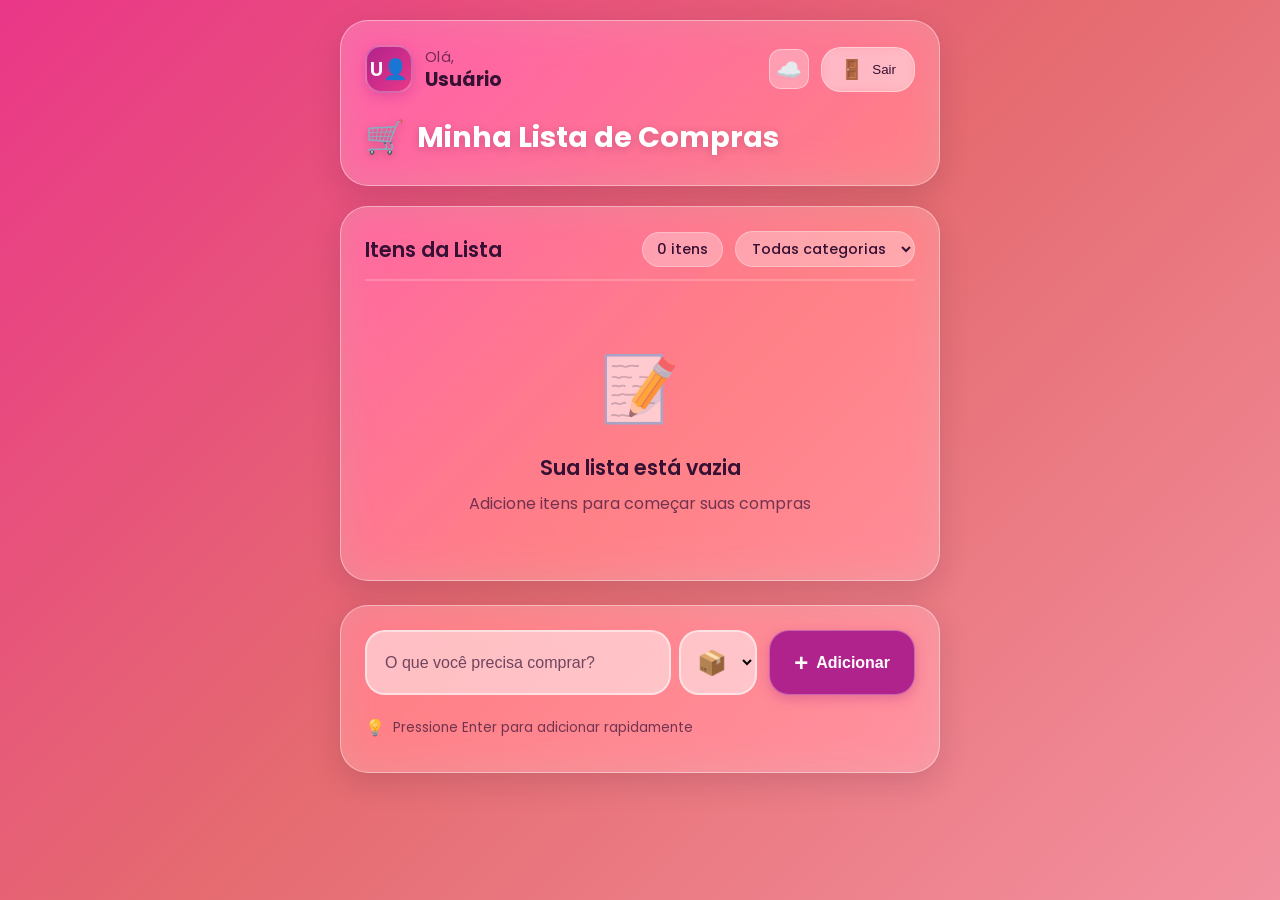
==== commit 7b49b0fc: "ok" ====
--- a/index.html
+++ b/index.html
@@ -9,101 +9,48 @@
     <link rel="stylesheet" href="src/css/index.css">
 </head>
 <body>
-    <!-- Skip to Content para Acessibilidade -->
-    <a href="#main-content" class="skip-to-content" aria-label="Pular para conteúdo principal">
-        Pular para conteúdo
-    </a>
-
-    <!-- Controles de Acessibilidade -->
-    <div class="accessibility-controls" role="region" aria-label="Controles de acessibilidade">
-        <button class="a11y-btn" onclick="toggleVoiceNavigation()" aria-label="Ativar navegação por voz" id="voiceNavBtn">
-            <span class="a11y-icon">🎤</span>
-            <span class="a11y-text">Voz</span>
-        </button>
-        <button class="a11y-btn" onclick="toggleHighContrast()" aria-label="Alto contraste" id="contrastBtn">
-            <span class="a11y-icon">◐</span>
-            <span class="a11y-text">Contraste</span>
-        </button>
-        <button class="a11y-btn" onclick="increaseFontSize()" aria-label="Aumentar fonte">
-            <span class="a11y-icon">A+</span>
-        </button>
-        <button class="a11y-btn" onclick="decreaseFontSize()" aria-label="Diminuir fonte">
-            <span class="a11y-icon">A-</span>
-        </button>
-        <button class="a11y-btn" onclick="toggleScreenReader()" aria-label="Ativar leitor de tela" id="screenReaderBtn">
-            <span class="a11y-icon">🔊</span>
-            <span class="a11y-text">Leitor</span>
-        </button>
-        <button class="a11y-btn" onclick="openLibrasModal()" aria-label="Abrir tradutor de Libras">
-            <span class="a11y-icon">🤟</span>
-            <span class="a11y-text">Libras</span>
-        </button>
-    </div>
-
     <!-- Indicador de Status Offline -->
-    <div id="offlineIndicator" class="offline-indicator hidden" role="alert" aria-live="polite">
-        <span class="offline-icon" aria-hidden="true">📡</span>
+    <div id="offlineIndicator" class="offline-indicator hidden">
+        <span class="offline-icon">📡</span>
         <span class="offline-text">Você está offline</span>
         <span class="offline-subtext">Alterações serão sincronizadas quando conectar</span>
     </div>
 
-    <!-- Feedback de Voz (Visual para Surdos) -->
-    <div id="voiceFeedback" class="voice-feedback hidden" role="status" aria-live="polite">
-        <div class="voice-wave"></div>
-        <span id="voiceText">Ouvindo...</span>
-    </div>
-
-    <!-- Modal de Libras -->
-    <div id="librasModal" class="modal hidden" role="dialog" aria-labelledby="librasTitle">
-        <div class="modal-content">
-            <button class="modal-close" onclick="closeLibrasModal()" aria-label="Fechar tradutor de Libras">&times;</button>
-            <h2 id="librasTitle">Tradutor de Libras</h2>
-            <div class="libras-container">
-                <div id="librasVideo" class="libras-video" aria-label="Intérprete de Libras">
-                    <span role="img" aria-label="Intérprete de Libras">🤟👐✋</span>
-                </div>
-                <p class="libras-text">Digite para traduzir:</p>
-                <input type="text" id="librasInput" class="libras-input" placeholder="Digite uma palavra..." aria-label="Texto para traduzir em Libras">
-                <button onclick="translateToLibras()" class="libras-translate-btn" aria-label="Traduzir para Libras">Traduzir</button>
-            </div>
-        </div>
-    </div>
-
     <div class="app-wrapper">
         <!-- Header Glass -->
-        <header class="app-header" role="banner">
+        <header class="app-header">
             <div class="header-content">
                 <div class="user-greeting">
-                    <div class="avatar" id="userAvatar" role="img" aria-label="Avatar do usuário">👤</div>
+                    <div class="avatar" id="userAvatar">👤</div>
                     <div class="greeting-text">
                         <span class="greeting-label">Olá,</span>
                         <span class="user-name" id="userDisplayName">Usuário</span>
                     </div>
                 </div>
                 <div class="header-actions">
-                    <div id="syncStatus" class="sync-status synced" title="Sincronizado" role="status" aria-label="Status de sincronização">
-                        <span class="sync-icon" aria-hidden="true">☁️</span>
-                    </div>
-                    <button class="logout-btn" onclick="logout()" aria-label="Sair da conta" title="Sair">
-                        <span class="logout-icon" aria-hidden="true">🚪</span>
+                    <div id="syncStatus" class="sync-status synced" title="Sincronizado">
+                        <span class="sync-icon">☁️</span>
+                    </div>
+                    <button class="logout-btn" onclick="logout()" aria-label="Sair da conta">
+                        <span class="logout-icon">🚪</span>
                         <span class="logout-text">Sair</span>
                     </button>
                 </div>
             </div>
             <h1 class="page-title">
-                <span class="title-icon" aria-hidden="true">🛒</span>
+                <span class="title-icon">🛒</span>
                 Minha Lista de Compras
             </h1>
         </header>
 
         <!-- Container Principal -->
-        <main id="main-content" class="main-content" role="main">
+        <main class="main-content">
             <!-- Área da Lista -->
-            <div class="list-container" role="region" aria-label="Lista de compras">
+            <div class="list-container">
                 <div class="list-header">
                     <h2 class="section-title">Itens da Lista</h2>
                     <div class="list-stats">
-                        <span class="item-count" id="itemCount" role="status" aria-live="polite">0 itens</span>
+                        <span class="item-count" id="itemCount">0 itens</span>
                         <select id="categoryFilter" class="category-filter" aria-label="Filtrar por categoria">
                             <option value="all">Todas categorias</option>
                             <option value="hortifruti">🍎 Hortifruti</option>
@@ -118,36 +65,20 @@
                     </div>
                 </div>
                 
-                <!-- Tabela de Preços -->
-                <div class="price-summary" role="region" aria-label="Resumo de preços">
-                    <div class="price-row">
-                        <span class="price-label">Total:</span>
-                        <span class="price-value" id="totalPrice">R$ 0,00</span>
-                    </div>
-                    <div class="price-row estimated">
-                        <span class="price-label">Economia estimada:</span>
-                        <span class="price-value" id="savedAmount">R$ 0,00</span>
-                    </div>
-                    <button class="ifood-btn" onclick="searchOnIfood()" aria-label="Buscar itens no iFood">
-                        <span class="ifood-icon">🛵</span>
-                        <span class="ifood-text">Buscar no iFood</span>
-                    </button>
-                </div>
-                
-                <ul id="lista" class="shopping-list" role="list" aria-label="Itens da lista de compras">
+                <ul id="lista" class="shopping-list">
                     <!-- Itens serão inseridos via JS -->
                 </ul>
 
                 <!-- Empty State -->
-                <div id="emptyState" class="empty-state" role="status">
-                    <div class="empty-icon" aria-hidden="true">📝</div>
+                <div id="emptyState" class="empty-state">
+                    <div class="empty-icon">📝</div>
                     <h3>Sua lista está vazia</h3>
                     <p>Adicione itens para começar suas compras</p>
                 </div>
             </div>
 
             <!-- Área de Adição -->
-            <div class="add-section" role="region" aria-label="Adicionar novo item">
+            <div class="add-section">
                 <div class="add-container">
                     <div class="input-wrapper">
                         <input 
@@ -155,17 +86,7 @@
                             id="item" 
                             placeholder="O que você precisa comprar?"
                             autocomplete="off"
-                            aria-label="Nome do novo item"
-                            aria-required="true"
-                        >
-                        <input 
-                            type="number" 
-                            id="itemPrice" 
-                            placeholder="Preço (R$)"
-                            step="0.01"
-                            min="0"
-                            class="price-input"
-                            aria-label="Preço do item em reais"
+                            aria-label="Novo item para adicionar à lista"
                         >
                         <select id="itemCategory" class="item-category-select" aria-label="Categoria do item">
                             <option value="hortifruti">🍎</option>
@@ -178,18 +99,14 @@
                             <option value="outros" selected>📦</option>
                         </select>
                     </div>
-                    <button onclick="adicionarItem()" class="add-btn" aria-label="Adicionar item à lista">
-                        <span class="add-icon" aria-hidden="true">+</span>
+                    <button onclick="adicionarItem()" class="add-btn" aria-label="Adicionar item">
+                        <span class="add-icon">+</span>
                         <span class="add-text">Adicionar</span>
                     </button>
                 </div>
                 <div class="input-hint">
-                    <span class="hint-icon" aria-hidden="true">💡</span>
+                    <span class="hint-icon">💡</span>
                     <span class="hint-text">Pressione Enter para adicionar rapidamente</span>
-                </div>
-                <div class="voice-command-hint" id="voiceCommandHint" aria-live="polite">
-                    <span class="hint-icon" aria-hidden="true">🎤</span>
-                    <span class="hint-text">Diga "adicionar [item] [preço]" para adicionar por voz</span>
                 </div>
             </div>
         </main>
@@ -198,309 +115,119 @@
     <script type="module" src="app.js"></script>
     
     <script>
-        // ===== SISTEMA DE ACESSIBILIDADE =====
+        // Detecção de Status Online/Offline
+        let isOnline = navigator.onLine;
+        const offlineIndicator = document.getElementById('offlineIndicator');
+        const syncStatus = document.getElementById('syncStatus');
         
-        // Configurações de Acessibilidade
-        let fontSize = 100;
-        let highContrast = false;
-        let voiceNavEnabled = false;
-        let screenReaderEnabled = false;
-        let recognition = null;
+        function updateOnlineStatus() {
+            isOnline = navigator.onLine;
+            
+            if (!isOnline) {
+                offlineIndicator.classList.remove('hidden');
+                syncStatus.className = 'sync-status offline';
+                syncStatus.setAttribute('title', 'Offline - Alterações serão sincronizadas depois');
+                document.querySelector('.sync-icon').textContent = '📶';
+            } else {
+                offlineIndicator.classList.add('hidden');
+                syncStatus.className = 'sync-status synced';
+                syncStatus.setAttribute('title', 'Online - Sincronizado');
+                document.querySelector('.sync-icon').textContent = '☁️';
+                
+                // Sincronizar dados pendentes quando voltar online
+                if (typeof window.sincronizarDadosPendentes === 'function') {
+                    window.sincronizarDadosPendentes();
+                }
+            }
+        }
         
-        // Inicializar Reconhecimento de Voz
-        if ('webkitSpeechRecognition' in window || 'SpeechRecognition' in window) {
-            const SpeechRecognition = window.SpeechRecognition || window.webkitSpeechRecognition;
-            recognition = new SpeechRecognition();
-            recognition.continuous = false;
-            recognition.lang = 'pt-BR';
-            recognition.interimResults = false;
-            
-            recognition.onresult = (event) => {
-                const transcript = event.results[0][0].transcript.toLowerCase();
-                processVoiceCommand(transcript);
-            };
-            
-            recognition.onstart = () => {
-                document.getElementById('voiceFeedback').classList.remove('hidden');
-                announceToScreenReader('Ouvindo comando de voz');
-            };
-            
-            recognition.onend = () => {
-                document.getElementById('voiceFeedback').classList.add('hidden');
-            };
-            
-            recognition.onerror = (event) => {
-                console.error('Erro no reconhecimento:', event.error);
-                announceToScreenReader('Erro no reconhecimento de voz');
-                document.getElementById('voiceFeedback').classList.add('hidden');
-            };
-        }
+        window.addEventListener('online', updateOnlineStatus);
+        window.addEventListener('offline', updateOnlineStatus);
         
-        // Processar Comandos de Voz
-        function processVoiceCommand(command) {
-            const voiceText = document.getElementById('voiceText');
-            voiceText.textContent = `Comando: "${command}"`;
-            
-            // Feedback visual para surdos
-            showVisualFeedback(`Comando recebido: ${command}`);
-            
-            // Comando: adicionar [item] [preço]
-            if (command.includes('adicionar')) {
-                const match = command.match(/adicionar\s+(.+?)(?:\s+(\d+(?:[.,]\d{1,2})?))?$/);
-                if (match) {
-                    const itemName = match[1];
-                    const price = match[2] ? parseFloat(match[2].replace(',', '.')) : 0;
-                    
-                    document.getElementById('item').value = itemName;
-                    document.getElementById('itemPrice').value = price || '';
-                    
-                    adicionarItem();
-                    announceToScreenReader(`Item ${itemName} adicionado à lista`);
-                    showVisualFeedback(`✅ ${itemName} adicionado!`);
-                }
-            }
-            
-            // Comando: remover [item]
-            else if (command.includes('remover')) {
-                const match = command.match(/remover\s+(.+)/);
-                if (match) {
-                    const itemName = match[1];
-                    removerItemPorNome(itemName);
-                }
-            }
-            
-            // Comando: limpar lista
-            else if (command.includes('limpar lista')) {
-                if (confirm('Limpar toda a lista?')) {
-                    document.getElementById('lista').innerHTML = '';
-                    atualizarContador();
-                    calcularTotal();
-                }
-            }
-            
-            // Comando: total
-            else if (command.includes('total') || command.includes('quanto custa')) {
-                const total = document.getElementById('totalPrice').textContent;
-                announceToScreenReader(`O total da lista é ${total}`);
-                showVisualFeedback(`💰 Total: ${total}`);
-            }
-        }
-        
-        // Feedback Visual para Surdos
-        function showVisualFeedback(message) {
-            const feedback = document.createElement('div');
-            feedback.className = 'visual-feedback';
-            feedback.textContent = message;
-            feedback.setAttribute('role', 'alert');
-            feedback.setAttribute('aria-live', 'assertive');
-            document.body.appendChild(feedback);
-            
-            setTimeout(() => {
-                feedback.classList.add('show');
-                setTimeout(() => {
-                    feedback.classList.remove('show');
-                    setTimeout(() => feedback.remove(), 300);
-                }, 3000);
-            }, 100);
-        }
-        
-        // Anunciar para Leitor de Tela
-        function announceToScreenReader(message) {
-            if (!screenReaderEnabled) return;
-            
-            const announcement = document.createElement('div');
-            announcement.setAttribute('role', 'status');
-            announcement.setAttribute('aria-live', 'polite');
-            announcement.className = 'sr-only';
-            announcement.textContent = message;
-            document.body.appendChild(announcement);
-            
-            setTimeout(() => announcement.remove(), 1000);
-        }
-        
-        // Remover Item por Nome (Comando de Voz)
-        function removerItemPorNome(nome) {
+        // Service Worker
+        if ('serviceWorker' in navigator) {
+            window.addEventListener('load', () => {
+                navigator.serviceWorker.register('/service-worker.js')
+                    .then(registration => {
+                        console.log('✅ ServiceWorker registrado:', registration.scope);
+                        
+                        // Verificar atualizações
+                        registration.addEventListener('updatefound', () => {
+                            const newWorker = registration.installing;
+                            newWorker.addEventListener('statechange', () => {
+                                if (newWorker.state === 'installed' && navigator.serviceWorker.controller) {
+                                    // Nova versão disponível
+                                    if (confirm('Nova versão disponível! Atualizar agora?')) {
+                                        window.location.reload();
+                                    }
+                                }
+                            });
+                        });
+                    })
+                    .catch(error => {
+                        console.log('❌ Falha no ServiceWorker:', error);
+                    });
+            });
+        }
+
+        // Melhoria UX: Adicionar item com Enter
+        document.addEventListener('DOMContentLoaded', () => {
+            updateOnlineStatus();
+            
+            const inputItem = document.getElementById('item');
+            if (inputItem) {
+                inputItem.addEventListener('keypress', (e) => {
+                    if (e.key === 'Enter') {
+                        e.preventDefault();
+                        adicionarItem();
+                    }
+                });
+            }
+            
+            // Carregar nome do usuário (exemplo)
+            const userEmail = localStorage.getItem('userEmail') || 'Usuário';
+            const userName = userEmail.split('@')[0];
+            document.getElementById('userDisplayName').textContent = userName;
+            document.getElementById('userAvatar').textContent = userName.charAt(0).toUpperCase() + '👤';
+            
+            // Inicializar filtro de categorias
+            document.getElementById('categoryFilter').addEventListener('change', (e) => {
+                filtrarPorCategoria(e.target.value);
+            });
+        });
+
+        // Sistema de Categorias
+        const categorias = {
+            hortifruti: { nome: 'Hortifruti', emoji: '🍎', cor: '#10b981', bgLight: 'rgba(16, 185, 129, 0.1)' },
+            laticinios: { nome: 'Laticínios', emoji: '🥛', cor: '#3b82f6', bgLight: 'rgba(59, 130, 246, 0.1)' },
+            carnes: { nome: 'Carnes', emoji: '🥩', cor: '#ef4444', bgLight: 'rgba(239, 68, 68, 0.1)' },
+            padaria: { nome: 'Padaria', emoji: '🍞', cor: '#f59e0b', bgLight: 'rgba(245, 158, 11, 0.1)' },
+            bebidas: { nome: 'Bebidas', emoji: '🥤', cor: '#06b6d4', bgLight: 'rgba(6, 182, 212, 0.1)' },
+            limpeza: { nome: 'Limpeza', emoji: '🧹', cor: '#8b5cf6', bgLight: 'rgba(139, 92, 246, 0.1)' },
+            higiene: { nome: 'Higiene', emoji: '🧴', cor: '#ec4899', bgLight: 'rgba(236, 72, 153, 0.1)' },
+            outros: { nome: 'Outros', emoji: '📦', cor: '#6b7280', bgLight: 'rgba(107, 114, 128, 0.1)' }
+        };
+
+        function filtrarPorCategoria(categoria) {
             const itens = document.querySelectorAll('.shopping-list li');
-            let encontrado = false;
-            
             itens.forEach(item => {
-                const itemText = item.querySelector('.item-text').textContent.toLowerCase();
-                if (itemText.includes(nome.toLowerCase())) {
-                    item.classList.add('removing');
-                    setTimeout(() => {
-                        item.remove();
-                        atualizarContador();
-                        calcularTotal();
-                    }, 300);
-                    encontrado = true;
-                    announceToScreenReader(`Item ${itemText} removido`);
-                    showVisualFeedback(`🗑️ ${itemText} removido`);
+                if (categoria === 'all' || item.dataset.categoria === categoria) {
+                    item.style.display = 'flex';
+                } else {
+                    item.style.display = 'none';
                 }
             });
-            
-            if (!encontrado) {
-                announceToScreenReader(`Item ${nome} não encontrado`);
-                showVisualFeedback(`❌ Item "${nome}" não encontrado`);
-            }
-        }
-        
-        // Toggle Navegação por Voz
-        function toggleVoiceNavigation() {
-            voiceNavEnabled = !voiceNavEnabled;
-            const btn = document.getElementById('voiceNavBtn');
-            
-            if (voiceNavEnabled) {
-                btn.classList.add('active');
-                recognition.start();
-                announceToScreenReader('Navegação por voz ativada');
-                showVisualFeedback('🎤 Navegação por voz ATIVADA');
-                
-                // Instruções para surdos
-                document.getElementById('voiceCommandHint').style.display = 'flex';
-            } else {
-                btn.classList.remove('active');
-                recognition.stop();
-                announceToScreenReader('Navegação por voz desativada');
-                document.getElementById('voiceCommandHint').style.display = 'none';
-            }
-        }
-        
-        // Toggle Alto Contraste
-        function toggleHighContrast() {
-            highContrast = !highContrast;
-            document.body.classList.toggle('high-contrast');
-            
-            const message = highContrast ? 'Alto contraste ativado' : 'Alto contraste desativado';
-            announceToScreenReader(message);
-            showVisualFeedback(highContraste ? '◐ Alto contraste ATIVADO' : '◐ Alto contraste DESATIVADO');
-        }
-        
-        // Aumentar Fonte
-        function increaseFontSize() {
-            fontSize = Math.min(fontSize + 10, 150);
-            document.documentElement.style.fontSize = fontSize + '%';
-            announceToScreenReader(`Tamanho da fonte: ${fontSize}%`);
-            showVisualFeedback(`A+ Fonte: ${fontSize}%`);
-        }
-        
-        // Diminuir Fonte
-        function decreaseFontSize() {
-            fontSize = Math.max(fontSize - 10, 70);
-            document.documentElement.style.fontSize = fontSize + '%';
-            announceToScreenReader(`Tamanho da fonte: ${fontSize}%`);
-            showVisualFeedback(`A- Fonte: ${fontSize}%`);
-        }
-        
-        // Toggle Leitor de Tela
-        function toggleScreenReader() {
-            screenReaderEnabled = !screenReaderEnabled;
-            const btn = document.getElementById('screenReaderBtn');
-            
-            if (screenReaderEnabled) {
-                btn.classList.add('active');
-                announceToScreenReader('Leitor de tela ativado');
-                showVisualFeedback('🔊 Leitor de tela ATIVADO');
-            } else {
-                btn.classList.remove('active');
-                showVisualFeedback('🔊 Leitor de tela DESATIVADO');
-            }
-        }
-        
-        // Modal de Libras
-        function openLibrasModal() {
-            document.getElementById('librasModal').classList.remove('hidden');
-            announceToScreenReader('Tradutor de Libras aberto');
-        }
-        
-        function closeLibrasModal() {
-            document.getElementById('librasModal').classList.add('hidden');
-        }
-        
-        // Traduzir para Libras (Simulação)
-        function translateToLibras() {
-            const input = document.getElementById('librasInput');
-            const word = input.value.trim();
-            
-            if (word) {
-                const librasVideo = document.getElementById('librasVideo');
-                librasVideo.innerHTML = `<span role="img" aria-label="Sinal de ${word} em Libras">🤟👐✋ ${word}</span>`;
-                showVisualFeedback(`🤟 Traduzindo "${word}" para Libras`);
-                announceToScreenReader(`Mostrando sinal de ${word} em Libras`);
-            }
-        }
-        
-        // ===== SISTEMA DE PREÇOS =====
-        
-        function calcularTotal() {
-            const itens = document.querySelectorAll('.shopping-list li');
-            let total = 0;
-            
-            itens.forEach(item => {
-                const price = parseFloat(item.dataset.price) || 0;
-                if (!item.querySelector('.item-checkbox.checked')) {
-                    total += price;
-                }
-            });
-            
-            document.getElementById('totalPrice').textContent = formatarMoeda(total);
-            
-            // Calcular economia estimada (itens já comprados)
-            let saved = 0;
-            itens.forEach(item => {
-                const price = parseFloat(item.dataset.price) || 0;
-                if (item.querySelector('.item-checkbox.checked')) {
-                    saved += price;
-                }
-            });
-            
-            document.getElementById('savedAmount').textContent = formatarMoeda(saved);
-        }
-        
-        function formatarMoeda(valor) {
-            return new Intl.NumberFormat('pt-BR', {
-                style: 'currency',
-                currency: 'BRL'
-            }).format(valor);
-        }
-        
-        // ===== INTEGRAÇÃO IFOOD =====
-        
-        function searchOnIfood() {
-            const itens = document.querySelectorAll('.shopping-list li:not([style*="display: none"]) .item-text');
-            const listaItens = Array.from(itens).map(item => item.textContent).join(', ');
-            
-            if (listaItens) {
-                const ifoodUrl = `https://www.ifood.com.br/busca?q=${encodeURIComponent(listaItens)}`;
-                
-                showVisualFeedback('🛵 Abrindo iFood com sua lista...');
-                announceToScreenReader('Buscando itens no iFood');
-                
-                // Feedback visual para surdos
-                const confirmDialog = document.createElement('div');
-                confirmDialog.className = 'ifood-confirm';
-                confirmDialog.innerHTML = `
-                    <p>Buscar estes itens no iFood?</p>
-                    <p class="ifood-items-preview">${listaItens.substring(0, 100)}...</p>
-                    <button onclick="window.open('${ifoodUrl}', '_blank')">Sim, abrir iFood</button>
-                    <button onclick="this.parentElement.remove()">Cancelar</button>
-                `;
-                document.body.appendChild(confirmDialog);
-                
-                setTimeout(() => confirmDialog.classList.add('show'), 100);
-            } else {
-                showVisualFeedback('❌ Adicione itens à lista primeiro');
-                announceToScreenReader('Lista vazia. Adicione itens primeiro.');
-            }
-        }
-        
-        // ===== FUNÇÕES AUXILIARES =====
-        
+        }
+
+        // Função auxiliar para contador
         function atualizarContador() {
             const lista = document.getElementById('lista');
             const contador = document.getElementById('itemCount');
             const emptyState = document.getElementById('emptyState');
             
             if (lista && contador && emptyState) {
+                const itensVisiveis = Array.from(lista.children).filter(li => li.style.display !== 'none');
+                const qtdItens = itensVisiveis.length;
                 const qtdTotal = lista.children.length;
                 
                 if (qtdTotal === 0) {
@@ -512,85 +239,37 @@
                     emptyState.style.display = 'none';
                     lista.style.display = 'block';
                 }
-                
-                calcularTotal();
-            }
-        }
-        
-        // Detecção de Status Online/Offline
-        let isOnline = navigator.onLine;
-        const offlineIndicator = document.getElementById('offlineIndicator');
-        const syncStatus = document.getElementById('syncStatus');
-        
-        function updateOnlineStatus() {
-            isOnline = navigator.onLine;
-            
-            if (!isOnline) {
-                offlineIndicator.classList.remove('hidden');
-                syncStatus.className = 'sync-status offline';
-                syncStatus.setAttribute('title', 'Offline - Alterações serão sincronizadas depois');
-                document.querySelector('.sync-icon').textContent = '📶';
-                announceToScreenReader('Você está offline');
-            } else {
-                offlineIndicator.classList.add('hidden');
-                syncStatus.className = 'sync-status synced';
-                syncStatus.setAttribute('title', 'Online - Sincronizado');
-                document.querySelector('.sync-icon').textContent = '☁️';
-                announceToScreenReader('Conexão restaurada');
-            }
-        }
-        
-        window.addEventListener('online', updateOnlineStatus);
-        window.addEventListener('offline', updateOnlineStatus);
-        
-        // Service Worker
-        if ('serviceWorker' in navigator) {
-            window.addEventListener('load', () => {
-                navigator.serviceWorker.register('/service-worker.js')
-                    .then(registration => {
-                        console.log('✅ ServiceWorker registrado');
-                    })
-                    .catch(error => {
-                        console.log('❌ Falha no ServiceWorker:', error);
+            }
+        }
+
+        // Sincronização de Status
+        window.sincronizarDadosPendentes = function() {
+            const pendingChanges = JSON.parse(localStorage.getItem('pendingChanges') || '[]');
+            
+            if (pendingChanges.length > 0) {
+                syncStatus.className = 'sync-status syncing';
+                document.querySelector('.sync-icon').textContent = '🔄';
+                
+                // Processar mudanças pendentes
+                Promise.all(pendingChanges.map(change => {
+                    return fetch('/api/sync', {
+                        method: 'POST',
+                        headers: { 'Content-Type': 'application/json' },
+                        body: JSON.stringify(change)
                     });
-            });
-        }
-
-        // Inicialização
-        document.addEventListener('DOMContentLoaded', () => {
-            updateOnlineStatus();
-            
-            const inputItem = document.getElementById('item');
-            if (inputItem) {
-                inputItem.addEventListener('keypress', (e) => {
-                    if (e.key === 'Enter') {
-                        e.preventDefault();
-                        adicionarItem();
-                    }
+                }))
+                .then(() => {
+                    localStorage.setItem('pendingChanges', '[]');
+                    syncStatus.className = 'sync-status synced';
+                    document.querySelector('.sync-icon').textContent = '☁️';
+                })
+                .catch(error => {
+                    console.error('Erro na sincronização:', error);
+                    syncStatus.className = 'sync-status error';
+                    document.querySelector('.sync-icon').textContent = '⚠️';
                 });
             }
-            
-            // Carregar nome do usuário
-            const userEmail = localStorage.getItem('userEmail') || 'Usuário';
-            const userName = userEmail.split('@')[0];
-            document.getElementById('userDisplayName').textContent = userName;
-            document.getElementById('userAvatar').textContent = userName.charAt(0).toUpperCase() + '👤';
-            
-            // Inicializar filtro de categorias
-            document.getElementById('categoryFilter').addEventListener('change', (e) => {
-                filtrarPorCategoria(e.target.value);
-            });
-            
-            // Anunciar carregamento completo
-            announceToScreenReader('Aplicação carregada. Use os controles de acessibilidade no topo da página.');
-        });
-        
-        // Fechar modal com ESC
-        document.addEventListener('keydown', (e) => {
-            if (e.key === 'Escape') {
-                closeLibrasModal();
-            }
-        });
+        };
     </script>
 </body>
 </html>
--- a/src/css/index.css
+++ b/src/css/index.css
@@ -1,149 +1,71 @@
-/* Adicionar ao CSS existente */
-
-/* ===== ACESSIBILIDADE ===== */
-
-/* Skip to Content */
-.skip-to-content {
-    position: absolute;
-    top: -40px;
-    left: 0;
-    background: var(--cor-primaria-2);
-    color: white;
-    padding: 8px 16px;
-    text-decoration: none;
-    border-radius: 0 0 8px 0;
-    z-index: 1001;
-    transition: top 0.3s;
-}
-
-.skip-to-content:focus {
-    top: 0;
-}
-
-/* Screen Reader Only */
-.sr-only {
-    position: absolute;
-    width: 1px;
-    height: 1px;
+@import url('https://fonts.googleapis.com/css2?family=Poppins:wght@300;400;500;600;700&display=swap');
+
+:root {
+    --cor-primaria-1: #361134;
+    --cor-primaria-2: #B0228C;
+    --cor-primaria-3: #EA3788;
+    --cor-primaria-4: #E56B70;
+    --cor-bg: #F391A0;
+
+    --cor-branco: #ffffff;
+    --cor-glass: rgba(255, 255, 255, 0.25);
+    --cor-glass-border: rgba(255, 255, 255, 0.4);
+    --cor-sombra: rgba(54, 17, 52, 0.15);
+    --cor-texto: #361134;
+    --cor-texto-light: rgba(54, 17, 52, 0.7);
+    --cor-success: #10b981;
+    --cor-danger: #ef4444;
+    --cor-warning: #f59e0b;
+
+    --fonte: "Poppins", sans-serif;
+    --raio-sm: 12px;
+    --raio-md: 20px;
+    --raio-lg: 28px;
+    --transition: 0.25s cubic-bezier(0.2, 0.9, 0.4, 1);
+}
+
+* {
+    margin: 0;
     padding: 0;
-    margin: -1px;
-    overflow: hidden;
-    clip: rect(0, 0, 0, 0);
-    white-space: nowrap;
-    border-width: 0;
-}
-
-/* Controles de Acessibilidade */
-.accessibility-controls {
+    box-sizing: border-box;
+}
+
+body {
+    font-family: var(--fonte);
+    background: linear-gradient(135deg, #EA3788 0%, #E56B70 50%, #F391A0 100%);
+    min-height: 100vh;
+    padding: 20px;
+    color: var(--cor-texto);
+}
+
+/* ===== Indicador Offline ===== */
+.offline-indicator {
     position: fixed;
     top: 20px;
-    right: 20px;
-    display: flex;
-    gap: 8px;
-    background: var(--cor-glass);
-    backdrop-filter: blur(20px);
-    padding: 12px;
-    border-radius: 50px;
-    border: 1px solid var(--cor-glass-border);
-    box-shadow: 0 4px 12px var(--cor-sombra);
-    z-index: 999;
-}
-
-.a11y-btn {
-    width: 44px;
-    height: 44px;
-    border-radius: 50%;
-    border: 1.5px solid rgba(255, 255, 255, 0.3);
-    background: rgba(255, 255, 255, 0.2);
-    color: var(--cor-primaria-1);
-    font-size: 1.2rem;
-    cursor: pointer;
-    transition: var(--transition);
-    display: flex;
-    align-items: center;
-    justify-content: center;
-    position: relative;
-}
-
-.a11y-btn:hover {
-    background: rgba(255, 255, 255, 0.4);
-    transform: scale(1.1);
-}
-
-.a11y-btn.active {
-    background: var(--cor-primaria-2);
-    color: white;
-    border-color: white;
-}
-
-.a11y-text {
-    position: absolute;
-    bottom: -25px;
-    font-size: 0.7rem;
-    background: var(--cor-primaria-1);
-    color: white;
-    padding: 2px 6px;
-    border-radius: 4px;
-    opacity: 0;
-    transition: opacity 0.3s;
-    white-space: nowrap;
-    pointer-events: none;
-}
-
-.a11y-btn:hover .a11y-text {
-    opacity: 1;
-}
-
-/* Feedback de Voz */
-.voice-feedback {
-    position: fixed;
-    bottom: 100px;
     left: 50%;
     transform: translateX(-50%);
-    background: var(--cor-primaria-1);
+    background: var(--cor-warning);
     color: white;
-    padding: 16px 24px;
+    padding: 12px 24px;
     border-radius: 50px;
     display: flex;
     align-items: center;
     gap: 12px;
-    box-shadow: 0 8px 24px rgba(0,0,0,0.2);
+    box-shadow: 0 8px 20px rgba(245, 158, 11, 0.3);
     z-index: 1000;
-    animation: slideUp 0.3s ease;
-}
-
-.voice-wave {
-    width: 40px;
-    height: 40px;
-    display: flex;
-    align-items: center;
-    justify-content: center;
-    gap: 4px;
-}
-
-.voice-wave::before,
-.voice-wave::after {
-    content: '';
-    width: 4px;
-    height: 20px;
-    background: white;
-    border-radius: 2px;
-    animation: wave 1s infinite ease-in-out;
-}
-
-.voice-wave::after {
-    animation-delay: 0.5s;
-}
-
-@keyframes wave {
-    0%, 100% { height: 20px; }
-    50% { height: 40px; }
-}
-
-@keyframes slideUp {
+    animation: slideDown 0.3s ease;
+    border: 1px solid rgba(255, 255, 255, 0.3);
+    backdrop-filter: blur(8px);
+}
+
+.offline-indicator.hidden {
+    display: none;
+}
+
+@keyframes slideDown {
     from {
         opacity: 0;
-        transform: translateX(-50%) translateY(20px);
+        transform: translateX(-50%) translateY(-20px);
     }
     to {
         opacity: 1;
@@ -151,196 +73,644 @@
     }
 }
 
-/* Feedback Visual (para Surdos) */
-.visual-feedback {
-    position: fixed;
-    top: 100px;
+.offline-icon {
+    font-size: 1.5rem;
+    animation: pulse 2s infinite;
+}
+
+@keyframes pulse {
+    0%, 100% { opacity: 1; }
+    50% { opacity: 0.6; }
+}
+
+.offline-text {
+    font-weight: 600;
+    font-size: 1rem;
+}
+
+.offline-subtext {
+    font-size: 0.85rem;
+    opacity: 0.9;
+}
+
+/* ===== App Wrapper ===== */
+.app-wrapper {
+    max-width: 600px;
+    margin: 0 auto;
+    display: flex;
+    flex-direction: column;
+    gap: 20px;
+}
+
+/* ===== Header Glass ===== */
+.app-header {
+    background: var(--cor-glass);
+    backdrop-filter: blur(20px) saturate(180%);
+    -webkit-backdrop-filter: blur(20px) saturate(180%);
+    border-radius: var(--raio-lg);
+    border: 1px solid var(--cor-glass-border);
+    box-shadow: 0 10px 30px var(--cor-sombra);
+    padding: 24px;
+    transition: transform var(--transition);
+}
+
+.header-content {
+    display: flex;
+    justify-content: space-between;
+    align-items: center;
+    margin-bottom: 20px;
+}
+
+.user-greeting {
+    display: flex;
+    align-items: center;
+    gap: 12px;
+}
+
+.avatar {
+    width: 48px;
+    height: 48px;
+    background: linear-gradient(135deg, var(--cor-primaria-2), var(--cor-primaria-3));
+    border-radius: 16px;
+    display: flex;
+    align-items: center;
+    justify-content: center;
+    font-size: 20px;
+    font-weight: 600;
+    color: white;
+    box-shadow: 0 4px 12px rgba(176, 34, 140, 0.3);
+    border: 2px solid rgba(255, 255, 255, 0.3);
+    text-transform: uppercase;
+}
+
+.greeting-text {
+    display: flex;
+    flex-direction: column;
+}
+
+.greeting-label {
+    font-size: 0.9rem;
+    font-weight: 400;
+    color: var(--cor-texto-light);
+    letter-spacing: 0.3px;
+}
+
+.user-name {
+    font-size: 1.2rem;
+    font-weight: 700;
+    color: var(--cor-primaria-1);
+    line-height: 1.2;
+    text-transform: capitalize;
+}
+
+.header-actions {
+    display: flex;
+    align-items: center;
+    gap: 12px;
+}
+
+/* Status de Sincronização */
+.sync-status {
+    width: 40px;
+    height: 40px;
+    border-radius: 12px;
+    display: flex;
+    align-items: center;
+    justify-content: center;
+    background: rgba(255, 255, 255, 0.3);
+    border: 1.5px solid rgba(255, 255, 255, 0.4);
+    transition: var(--transition);
+    cursor: help;
+}
+
+.sync-status.synced {
+    color: var(--cor-success);
+}
+
+.sync-status.syncing {
+    color: var(--cor-warning);
+    animation: rotate 2s linear infinite;
+}
+
+.sync-status.offline {
+    color: var(--cor-warning);
+}
+
+.sync-status.error {
+    color: var(--cor-danger);
+}
+
+@keyframes rotate {
+    from { transform: rotate(0deg); }
+    to { transform: rotate(360deg); }
+}
+
+.sync-icon {
+    font-size: 1.3rem;
+}
+
+.logout-btn {
+    background: rgba(255, 255, 255, 0.3);
+    border: 1.5px solid rgba(255, 255, 255, 0.4);
+    border-radius: var(--raio-md);
+    padding: 10px 18px;
+    display: flex;
+    align-items: center;
+    gap: 8px;
+    cursor: pointer;
+    transition: var(--transition);
+    color: var(--cor-primaria-1);
+    font-weight: 500;
+    backdrop-filter: blur(4px);
+}
+
+.logout-btn:hover {
+    background: rgba(255, 255, 255, 0.5);
+    border-color: rgba(255, 255, 255, 0.8);
+    transform: translateY(-2px);
+    box-shadow: 0 6px 12px var(--cor-sombra);
+}
+
+.logout-btn:active {
+    transform: translateY(0) scale(0.95);
+}
+
+.logout-icon {
+    font-size: 1.2rem;
+}
+
+.page-title {
+    display: flex;
+    align-items: center;
+    gap: 12px;
+    font-size: 1.8rem;
+    font-weight: 700;
+    color: var(--cor-branco);
+    text-shadow: 0 2px 10px rgba(54, 17, 52, 0.2);
+}
+
+.title-icon {
+    font-size: 2rem;
+    filter: drop-shadow(0 2px 4px rgba(0,0,0,0.1));
+}
+
+/* ===== Main Content ===== */
+.main-content {
+    display: flex;
+    flex-direction: column;
+    gap: 24px;
+}
+
+/* ===== List Container ===== */
+.list-container {
+    background: var(--cor-glass);
+    backdrop-filter: blur(20px) saturate(180%);
+    -webkit-backdrop-filter: blur(20px) saturate(180%);
+    border-radius: var(--raio-lg);
+    border: 1px solid var(--cor-glass-border);
+    box-shadow: 0 10px 30px var(--cor-sombra);
+    padding: 24px;
+    min-height: 300px;
+    max-height: 500px;
+    overflow-y: auto;
+}
+
+.list-container::-webkit-scrollbar {
+    width: 6px;
+}
+
+.list-container::-webkit-scrollbar-track {
+    background: rgba(255, 255, 255, 0.1);
+    border-radius: 10px;
+}
+
+.list-container::-webkit-scrollbar-thumb {
+    background: rgba(255, 255, 255, 0.3);
+    border-radius: 10px;
+}
+
+.list-header {
+    display: flex;
+    justify-content: space-between;
+    align-items: center;
+    margin-bottom: 20px;
+    padding-bottom: 12px;
+    border-bottom: 2px solid rgba(255, 255, 255, 0.2);
+}
+
+.section-title {
+    font-size: 1.3rem;
+    font-weight: 600;
+    color: var(--cor-primaria-1);
+}
+
+.list-stats {
+    display: flex;
+    align-items: center;
+    gap: 12px;
+}
+
+.item-count {
+    background: rgba(255, 255, 255, 0.3);
+    padding: 6px 14px;
+    border-radius: 20px;
+    font-size: 0.9rem;
+    font-weight: 500;
+    color: var(--cor-primaria-1);
+    border: 1px solid rgba(255, 255, 255, 0.3);
+}
+
+.category-filter {
+    padding: 6px 12px;
+    background: rgba(255, 255, 255, 0.3);
+    border: 1px solid rgba(255, 255, 255, 0.3);
+    border-radius: 20px;
+    font-size: 0.9rem;
+    font-weight: 500;
+    color: var(--cor-primaria-1);
+    cursor: pointer;
+    outline: none;
+    font-family: var(--fonte);
+}
+
+.category-filter option {
+    background: white;
+    color: var(--cor-primaria-1);
+}
+
+/* ===== Shopping List Items ===== */
+.shopping-list {
+    list-style: none;
+    display: flex;
+    flex-direction: column;
+    gap: 12px;
+}
+
+.shopping-list li {
+    background: rgba(255, 255, 255, 0.4);
+    backdrop-filter: blur(8px);
+    border: 1.5px solid rgba(255, 255, 255, 0.5);
+    border-radius: var(--raio-md);
+    padding: 16px 18px;
+    display: flex;
+    justify-content: space-between;
+    align-items: center;
+    transition: var(--transition);
+    animation: slideIn 0.3s ease;
+    position: relative;
+    overflow: hidden;
+}
+
+/* Indicador de categoria */
+.shopping-list li::before {
+    content: '';
+    position: absolute;
+    left: 0;
+    top: 0;
+    bottom: 0;
+    width: 4px;
+    background: var(--category-color, var(--cor-primaria-2));
+    border-radius: 2px 0 0 2px;
+}
+
+@keyframes slideIn {
+    from {
+        opacity: 0;
+        transform: translateX(-10px);
+    }
+    to {
+        opacity: 1;
+        transform: translateX(0);
+    }
+}
+
+.shopping-list li:hover {
+    background: rgba(255, 255, 255, 0.6);
+    transform: translateX(4px);
+    box-shadow: 0 4px 12px var(--cor-sombra);
+}
+
+.item-content {
+    display: flex;
+    align-items: center;
+    gap: 14px;
+    flex: 1;
+}
+
+.item-category-badge {
+    font-size: 1.5rem;
+    min-width: 32px;
+    text-align: center;
+}
+
+.item-checkbox {
+    width: 24px;
+    height: 24px;
+    border-radius: 8px;
+    border: 2px solid var(--cor-primaria-2);
+    background: rgba(255, 255, 255, 0.5);
+    cursor: pointer;
+    transition: var(--transition);
+    position: relative;
+    flex-shrink: 0;
+}
+
+.item-checkbox.checked {
+    background: var(--cor-success);
+    border-color: var(--cor-success);
+}
+
+.item-checkbox.checked::after {
+    content: '✓';
+    position: absolute;
+    top: 50%;
     left: 50%;
-    transform: translateX(-50%) translateY(-20px);
-    background: var(--cor-primaria-1);
+    transform: translate(-50%, -50%);
     color: white;
-    padding: 16px 24px;
-    border-radius: 50px;
-    box-shadow: 0 8px 24px rgba(0,0,0,0.3);
-    z-index: 1001;
-    opacity: 0;
-    transition: all 0.3s;
+    font-size: 16px;
+    font-weight: bold;
+}
+
+.item-text {
     font-size: 1.1rem;
     font-weight: 500;
-    border-left: 4px solid var(--cor-primaria-3);
-    max-width: 90%;
+    color: var(--cor-primaria-1);
+    word-break: break-word;
+    flex: 1;
+}
+
+.item-text.completed {
+    text-decoration: line-through;
+    opacity: 0.6;
+}
+
+.delete-btn {
+    background: rgba(239, 68, 68, 0.1);
+    border: 1.5px solid rgba(239, 68, 68, 0.3);
+    border-radius: 12px;
+    width: 40px;
+    height: 40px;
+    display: flex;
+    align-items: center;
+    justify-content: center;
+    cursor: pointer;
+    transition: var(--transition);
+    color: var(--cor-danger);
+    font-size: 1.2rem;
+    flex-shrink: 0;
+}
+
+.delete-btn:hover {
+    background: var(--cor-danger);
+    color: white;
+    border-color: var(--cor-danger);
+    transform: scale(1.05);
+}
+
+.delete-btn:active {
+    transform: scale(0.95);
+}
+
+/* ===== Empty State ===== */
+.empty-state {
+    display: flex;
+    flex-direction: column;
+    align-items: center;
+    justify-content: center;
+    padding: 40px 20px;
     text-align: center;
 }
 
-.visual-feedback.show {
-    opacity: 1;
-    transform: translateX(-50%) translateY(0);
-}
-
-/* Modal de Libras */
-.modal {
-    position: fixed;
-    top: 0;
-    left: 0;
-    right: 0;
-    bottom: 0;
-    background: rgba(0,0,0,0.5);
-    backdrop-filter: blur(8px);
-    display: flex;
-    align-items: center;
-    justify-content: center;
-    z-index: 2000;
-}
-
-.modal.hidden {
-    display: none;
-}
-
-.modal-content {
-    background: white;
+.empty-icon {
+    font-size: 4rem;
+    margin-bottom: 16px;
+    opacity: 0.6;
+}
+
+.empty-state h3 {
+    font-size: 1.3rem;
+    font-weight: 600;
+    color: var(--cor-primaria-1);
+    margin-bottom: 8px;
+}
+
+.empty-state p {
+    color: var(--cor-texto-light);
+    font-weight: 400;
+}
+
+/* ===== Add Section ===== */
+.add-section {
+    background: var(--cor-glass);
+    backdrop-filter: blur(20px) saturate(180%);
+    -webkit-backdrop-filter: blur(20px) saturate(180%);
     border-radius: var(--raio-lg);
-    padding: 32px;
-    max-width: 500px;
-    width: 90%;
-    position: relative;
-}
-
-.modal-close {
-    position: absolute;
-    top: 16px;
-    right: 16px;
-    background: none;
-    border: none;
-    font-size: 24px;
-    cursor: pointer;
-    color: var(--cor-texto);
-}
-
-.libras-container {
-    text-align: center;
-}
-
-.libras-video {
-    background: var(--cor-primaria-1);
-    border-radius: var(--raio-md);
-    padding: 40px;
-    margin: 20px 0;
-    color: white;
-    font-size: 3rem;
-    min-height: 150px;
-    display: flex;
-    align-items: center;
-    justify-content: center;
-}
-
-.libras-input {
-    width: 100%;
-    padding: 12px;
-    margin: 12px 0;
-    border: 2px solid var(--cor-glass-border);
+    border: 1px solid var(--cor-glass-border);
+    box-shadow: 0 10px 30px var(--cor-sombra);
+    padding: 24px;
+}
+
+.add-container {
+    display: flex;
+    gap: 12px;
+    margin-bottom: 12px;
+}
+
+.input-wrapper {
+    flex: 1;
+    display: flex;
+    gap: 8px;
+}
+
+#item {
+    flex: 1;
+    padding: 16px 18px;
+    background: rgba(255, 255, 255, 0.5);
+    border: 2px solid rgba(255, 255, 255, 0.5);
     border-radius: var(--raio-md);
     font-size: 1rem;
-}
-
-.libras-translate-btn {
-    width: 100%;
-    padding: 12px;
-    background: var(--cor-primaria-2);
-    color: white;
-    border: none;
-    border-radius: var(--raio-md);
-    font-size: 1rem;
-    font-weight: 600;
-    cursor: pointer;
-}
-
-/* Alto Contraste */
-body.high-contrast {
-    background: #000;
-    --cor-glass: rgba(0, 0, 0, 0.8);
-    --cor-glass-border: rgba(255, 255, 255, 0.2);
-    --cor-texto: #fff;
-    --cor-texto-light: #ccc;
-}
-
-body.high-contrast .shopping-list li {
-    background: #000;
-    border-color: #fff;
-    color: #fff;
-}
-
-body.high-contrast .item-text {
-    color: #fff !important;
-}
-
-/* ===== TABELA DE PREÇOS ===== */
-
-.price-summary {
-    background: rgba(255, 255, 255, 0.3);
-    backdrop-filter: blur(8px);
-    border-radius: var(--raio-md);
-    padding: 16px;
-    margin-bottom: 20px;
-    border: 1px solid var(--cor-glass-border);
-}
-
-.price-row {
-    display: flex;
-    justify-content: space-between;
-    align-items: center;
-    margin-bottom: 8px;
-}
-
-.price-label {
     font-weight: 500;
     color: var(--cor-primaria-1);
-}
-
-.price-value {
-    font-weight: 700;
-    font-size: 1.2rem;
-    color: var(--cor-primaria-1);
-}
-
-.price-row.estimated .price-value {
-    color: var(--cor-success);
-}
-
-.price-input {
+    transition: var(--transition);
+    outline: none;
+}
+
+#item:focus {
+    background: rgba(255, 255, 255, 0.9);
+    border-color: var(--cor-primaria-2);
+    box-shadow: 0 4px 12px rgba(176, 34, 140, 0.2);
+}
+
+#item::placeholder {
+    color: var(--cor-texto-light);
+    font-weight: 400;
+}
+
+.item-category-select {
     padding: 16px 12px;
     background: rgba(255, 255, 255, 0.5);
     border: 2px solid rgba(255, 255, 255, 0.5);
     border-radius: var(--raio-md);
+    font-size: 1.5rem;
+    cursor: pointer;
+    outline: none;
+    transition: var(--transition);
+    min-width: 60px;
+    text-align: center;
+}
+
+.item-category-select:hover {
+    background: rgba(255, 255, 255, 0.7);
+}
+
+.item-category-select:focus {
+    border-color: var(--cor-primaria-2);
+    background: rgba(255, 255, 255, 0.9);
+}
+
+.add-btn {
+    padding: 16px 24px;
+    background: var(--cor-primaria-2);
+    border: 1.5px solid rgba(255, 255, 255, 0.3);
+    border-radius: var(--raio-md);
+    color: white;
+    font-weight: 600;
     font-size: 1rem;
-    width: 120px;
-}
-
-.price-input:focus {
-    background: rgba(255, 255, 255, 0.9);
-    border-color: var(--cor-primaria-2);
-    outline: none;
-}
-
-/* Botão iFood */
-.ifood-btn {
-    width: 100%;
-    padding: 14px;
-    background: linear-gradient(135deg, #EA1D2C, #B80F1A);
-    color: white;
-    border: none;
-    border-radius: var(--raio-md);
+    cursor: pointer;
+    transition: var(--transition);
+    display: flex;
+    align-items: center;
+    gap: 8px;
+    box-shadow: 0 4px 12px rgba(176, 34, 140, 0.3);
+}
+
+.add-btn:hover {
+    background: var(--cor-primaria-1);
+    transform: translateY(-2px);
+    box-shadow: 0 8px 20px rgba(54, 17, 52, 0.3);
+}
+
+.add-btn:active {
+    transform: translateY(0) scale(0.95);
+}
+
+.add-icon {
+    font-size: 1.5rem;
+    font-weight: 700;
+    line-height: 1;
+}
+
+.input-hint {
+    display: flex;
+    align-items: center;
+    gap: 8px;
+    padding: 8px 0;
+}
+
+.hint-icon {
     font-size: 1rem;
-    font-weight: 600;
-    cursor: pointer;
-    margin-top: 12px;
-    display: flex;
-    align-items: center;
-    justify-content: center;
-    gap: 8px;
-    transition: var(--transition);
-    border: 1px solid rgba(255, 255, 255, 0.3);
-}
-
-.ifood-btn:hover {
-    transform: translateY(-2px);
-   +    opacity: 0.7;
+}
+
+.hint-text {
+    font-size: 0.85rem;
+    color: var(--cor-texto-light);
+    font-weight: 400;
+}
+
+/* ===== Responsivo ===== */
+@media (max-width: 480px) {
+    body {
+        padding: 12px;
+    }
+    
+    .app-wrapper {
+        gap: 16px;
+    }
+    
+    .app-header {
+        padding: 18px;
+    }
+    
+    .page-title {
+        font-size: 1.5rem;
+    }
+    
+    .title-icon {
+        font-size: 1.6rem;
+    }
+    
+    .list-container {
+        padding: 18px;
+        max-height: 400px;
+    }
+    
+    .list-stats {
+        flex-direction: column;
+        align-items: flex-end;
+        gap: 8px;
+    }
+    
+    .add-section {
+        padding: 18px;
+    }
+    
+    .add-container {
+        flex-direction: column;
+    }
+    
+    .input-wrapper {
+        flex-direction: row;
+    }
+    
+    .add-btn {
+        justify-content: center;
+    }
+    
+    .logout-text {
+        display: none;
+    }
+    
+    .logout-btn {
+        padding: 10px 14px;
+    }
+    
+    .user-name {
+        font-size: 1rem;
+    }
+    
+    .offline-indicator {
+        width: 90%;
+        max-width: 400px;
+        font-size: 0.9rem;
+        padding: 10px 16px;
+    }
+    
+    .offline-subtext {
+        display: none;
+    }
+}
+
+/* Animações de Remoção */
+.shopping-list li.removing {
+    animation: slideOut 0.3s ease forwards;
+}
+
+@keyframes slideOut {
+    to {
+        opacity: 0;
+        transform: translateX(20px);
+    }
+}
+
+/* Animação de shake para erro */
+@keyframes shake {
+    0%, 100% { transform: translateX(0); }
+    25% { transform: translateX(-8px); }
+    75% { transform: translateX(8px); }
+}
+
+.input-error {
+    border-color: var(--cor-danger) !important;
+    animation: shake 0.5s ease;
+}
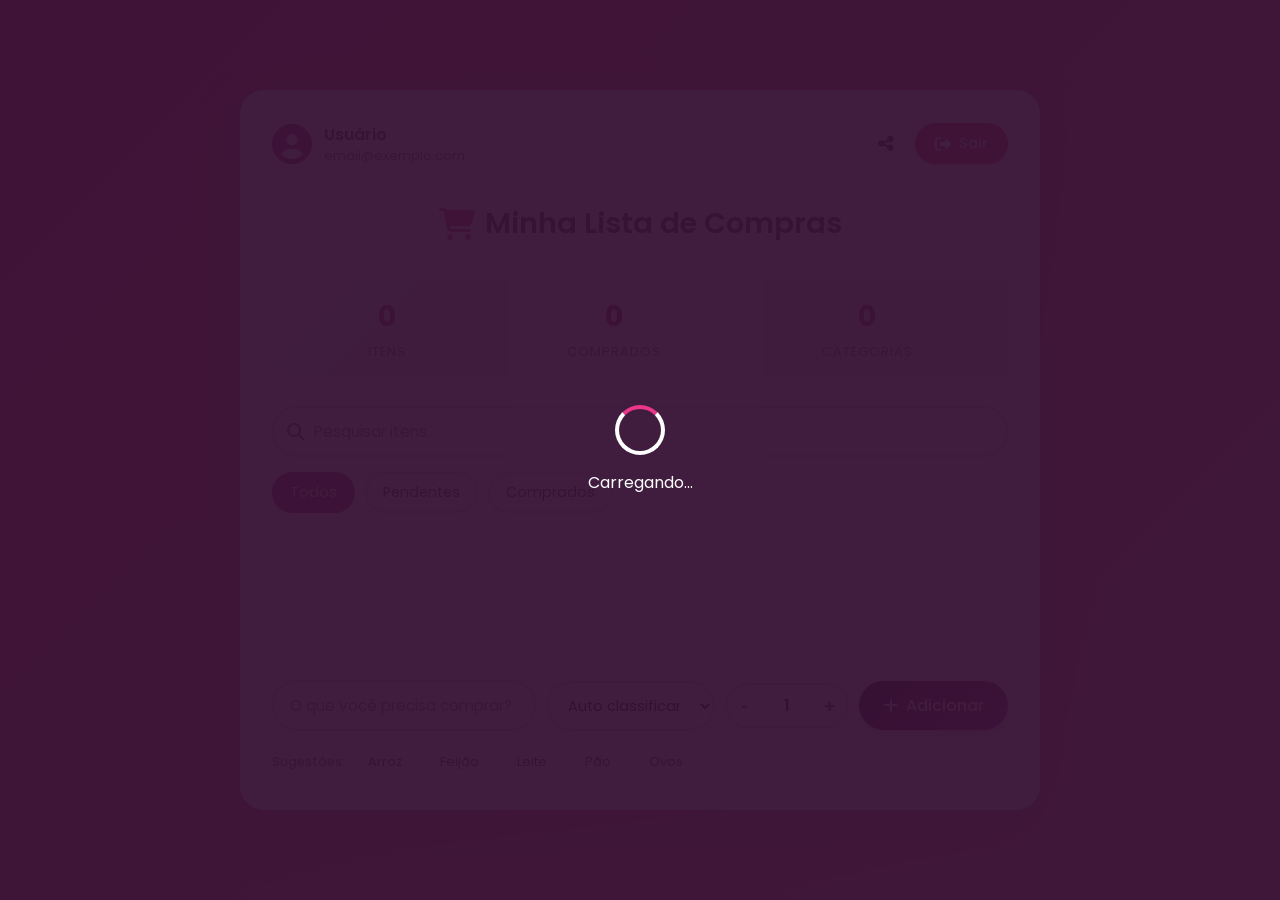
==== commit 282e7337: "OK" ====
--- a/index.html
+++ b/index.html
@@ -2,274 +2,224 @@
 <html lang="pt-BR">
 <head>
     <meta charset="UTF-8">
-    <meta name="viewport" content="width=device-width, initial-scale=1.0, viewport-fit=cover">
-    <title>Minha Lista | 2026</title>
+    <meta name="viewport" content="width=device-width, initial-scale=1.0">
+    <meta name="theme-color" content="#361134">
+    <meta name="description" content="Lista de Compras 2026 - Gerencie sua lista compartilhada">
+    <title>Lista 2026 - Minha Lista de Compras</title>
+    
+    <!-- Favicon -->
+    <link rel="shortcut icon" href="src/css/icons/favicon.ico" type="image/x-icon">
+    <link rel="apple-touch-icon" href="src/css/icons/Favicon-512.png">
+    
+    <!-- Manifest PWA -->
     <link rel="manifest" href="manifest.json">
-    <link rel="shortcut icon" href="src/css/img/favicon.ico" type="image/x-icon">
+    
+    <!-- Font Awesome -->
+    <link rel="stylesheet" href="https://cdnjs.cloudflare.com/ajax/libs/font-awesome/6.4.0/css/all.min.css">
+    
+    <!-- CSS Principal -->
     <link rel="stylesheet" href="src/css/index.css">
 </head>
 <body>
-    <!-- Indicador de Status Offline -->
-    <div id="offlineIndicator" class="offline-indicator hidden">
-        <span class="offline-icon">📡</span>
-        <span class="offline-text">Você está offline</span>
-        <span class="offline-subtext">Alterações serão sincronizadas quando conectar</span>
+    <!-- Loader -->
+    <div id="loader" class="loader-overlay" aria-hidden="true" hidden>
+        <div class="loader-spinner"></div>
+        <p class="loader-text">Carregando...</p>
     </div>
 
-    <div class="app-wrapper">
-        <!-- Header Glass -->
-        <header class="app-header">
-            <div class="header-content">
-                <div class="user-greeting">
-                    <div class="avatar" id="userAvatar">👤</div>
-                    <div class="greeting-text">
-                        <span class="greeting-label">Olá,</span>
-                        <span class="user-name" id="userDisplayName">Usuário</span>
-                    </div>
+    <!-- Container Principal -->
+    <div class="container">
+        <!-- Header -->
+        <header class="header">
+            <div class="user-info">
+                <i class="fas fa-user-circle user-avatar"></i>
+                <div class="user-details">
+                    <span id="user-name" class="user-name">Usuário</span>
+                    <span id="user-email" class="user-email">email@exemplo.com</span>
                 </div>
-                <div class="header-actions">
-                    <div id="syncStatus" class="sync-status synced" title="Sincronizado">
-                        <span class="sync-icon">☁️</span>
-                    </div>
-                    <button class="logout-btn" onclick="logout()" aria-label="Sair da conta">
-                        <span class="logout-icon">🚪</span>
-                        <span class="logout-text">Sair</span>
-                    </button>
-                </div>
-            </div>
-            <h1 class="page-title">
-                <span class="title-icon">🛒</span>
+            </div>
+            
+            <div class="header-actions">
+                <button onclick="compartilharLista()" class="btn-icon" aria-label="Compartilhar lista" title="Compartilhar">
+                    <i class="fas fa-share-alt"></i>
+                </button>
+                <button onclick="logout()" class="btn-logout" aria-label="Sair da conta" title="Sair">
+                    <i class="fas fa-sign-out-alt"></i>
+                    <span>Sair</span>
+                </button>
+            </div>
+        </header>
+
+        <!-- Título -->
+        <div class="title-section">
+            <h1 class="titulo">
+                <i class="fas fa-shopping-cart"></i>
                 Minha Lista de Compras
             </h1>
-        </header>
-
-        <!-- Container Principal -->
-        <main class="main-content">
-            <!-- Área da Lista -->
-            <div class="list-container">
-                <div class="list-header">
-                    <h2 class="section-title">Itens da Lista</h2>
-                    <div class="list-stats">
-                        <span class="item-count" id="itemCount">0 itens</span>
-                        <select id="categoryFilter" class="category-filter" aria-label="Filtrar por categoria">
-                            <option value="all">Todas categorias</option>
-                            <option value="hortifruti">🍎 Hortifruti</option>
-                            <option value="laticinios">🥛 Laticínios</option>
-                            <option value="carnes">🥩 Carnes</option>
-                            <option value="padaria">🍞 Padaria</option>
-                            <option value="bebidas">🥤 Bebidas</option>
-                            <option value="limpeza">🧹 Limpeza</option>
-                            <option value="higiene">🧴 Higiene</option>
-                            <option value="outros">📦 Outros</option>
-                        </select>
-                    </div>
+            <p id="data-atualizacao" class="update-date"></p>
+        </div>
+
+        <!-- Estatísticas Rápidas -->
+        <div class="stats-bar">
+            <div class="stat-item">
+                <span id="total-itens" class="stat-number">0</span>
+                <span class="stat-label">Itens</span>
+            </div>
+            <div class="stat-item">
+                <span id="itens-comprados" class="stat-number">0</span>
+                <span class="stat-label">Comprados</span>
+            </div>
+            <div class="stat-item">
+                <span id="categorias-count" class="stat-number">0</span>
+                <span class="stat-label">Categorias</span>
+            </div>
+        </div>
+
+        <!-- Barra de Pesquisa e Filtros -->
+        <div class="search-filter-bar">
+            <div class="search-box">
+                <i class="fas fa-search search-icon"></i>
+                <input type="text" 
+                       id="pesquisa" 
+                       placeholder="Pesquisar itens..."
+                       aria-label="Pesquisar itens da lista"
+                       oninput="filtrarItens()">
+                <button onclick="limparPesquisa()" class="clear-search" aria-label="Limpar pesquisa" hidden>
+                    <i class="fas fa-times"></i>
+                </button>
+            </div>
+            <div class="filter-buttons">
+                <button onclick="filtrarPorCategoria('todos')" class="filter-btn active" data-filter="todos">
+                    Todos
+                </button>
+                <button onclick="filtrarPorCategoria('pendentes')" class="filter-btn" data-filter="pendentes">
+                    Pendentes
+                </button>
+                <button onclick="filtrarPorCategoria('comprados')" class="filter-btn" data-filter="comprados">
+                    Comprados
+                </button>
+            </div>
+        </div>
+
+        <!-- Lista de Compras -->
+        <div id="lista-container" class="lista-container">
+            <ul id="lista" class="shopping-list" role="list" aria-label="Lista de compras">
+                <!-- Itens serão inseridos dinamicamente -->
+            </ul>
+            
+            <!-- Estado Vazio -->
+            <div id="empty-state" class="empty-state" hidden>
+                <i class="fas fa-shopping-basket empty-icon"></i>
+                <h3>Sua lista está vazia</h3>
+                <p>Adicione itens para começar suas compras!</p>
+            </div>
+        </div>
+
+        <!-- Adicionar Item -->
+        <div class="add-item-section">
+            <div class="add-item-form">
+                <input type="text" 
+                       id="item" 
+                       placeholder="O que você precisa comprar?"
+                       aria-label="Nome do novo item"
+                       autocomplete="off">
+                <select id="categoria" aria-label="Categoria do item" class="categoria-select">
+                    <option value="auto">Auto classificar</option>
+                    <option value="carnes">🥩 Carnes</option>
+                    <option value="vegetais">🥬 Vegetais</option>
+                    <option value="frutas">🍎 Frutas</option>
+                    <option value="laticinios">🧀 Laticínios</option>
+                    <option value="padaria">🍞 Padaria</option>
+                    <option value="bebidas">🥤 Bebidas</option>
+                    <option value="limpeza">🧹 Limpeza</option>
+                    <option value="higiene">🧴 Higiene</option>
+                    <option value="enlatados">🥫 Enlatados</option>
+                    <option value="graos">🌾 Grãos</option>
+                    <option value="temperos">🌶️ Temperos</option>
+                    <option value="outros">📦 Outros</option>
+                </select>
+                <div class="quantidade-control">
+                    <button onclick="alterarQuantidade(-1)" class="qty-btn" aria-label="Diminuir quantidade">-</button>
+                    <input type="number" id="quantidade" value="1" min="1" max="99" aria-label="Quantidade">
+                    <button onclick="alterarQuantidade(1)" class="qty-btn" aria-label="Aumentar quantidade">+</button>
                 </div>
-                
-                <ul id="lista" class="shopping-list">
-                    <!-- Itens serão inseridos via JS -->
-                </ul>
-
-                <!-- Empty State -->
-                <div id="emptyState" class="empty-state">
-                    <div class="empty-icon">📝</div>
-                    <h3>Sua lista está vazia</h3>
-                    <p>Adicione itens para começar suas compras</p>
-                </div>
-            </div>
-
-            <!-- Área de Adição -->
-            <div class="add-section">
-                <div class="add-container">
-                    <div class="input-wrapper">
-                        <input 
-                            type="text" 
-                            id="item" 
-                            placeholder="O que você precisa comprar?"
-                            autocomplete="off"
-                            aria-label="Novo item para adicionar à lista"
-                        >
-                        <select id="itemCategory" class="item-category-select" aria-label="Categoria do item">
-                            <option value="hortifruti">🍎</option>
-                            <option value="laticinios">🥛</option>
-                            <option value="carnes">🥩</option>
-                            <option value="padaria">🍞</option>
-                            <option value="bebidas">🥤</option>
-                            <option value="limpeza">🧹</option>
-                            <option value="higiene">🧴</option>
-                            <option value="outros" selected>📦</option>
-                        </select>
-                    </div>
-                    <button onclick="adicionarItem()" class="add-btn" aria-label="Adicionar item">
-                        <span class="add-icon">+</span>
-                        <span class="add-text">Adicionar</span>
-                    </button>
-                </div>
-                <div class="input-hint">
-                    <span class="hint-icon">💡</span>
-                    <span class="hint-text">Pressione Enter para adicionar rapidamente</span>
-                </div>
-            </div>
-        </main>
+                <button onclick="adicionarItem()" class="btn-add" aria-label="Adicionar item à lista">
+                    <i class="fas fa-plus"></i>
+                    Adicionar
+                </button>
+            </div>
+            
+            <!-- Sugestões Rápidas -->
+            <div class="quick-suggestions">
+                <span class="suggestion-label">Sugestões:</span>
+                <button onclick="adicionarSugestao('Arroz')" class="suggestion-chip">Arroz</button>
+                <button onclick="adicionarSugestao('Feijão')" class="suggestion-chip">Feijão</button>
+                <button onclick="adicionarSugestao('Leite')" class="suggestion-chip">Leite</button>
+                <button onclick="adicionarSugestao('Pão')" class="suggestion-chip">Pão</button>
+                <button onclick="adicionarSugestao('Ovos')" class="suggestion-chip">Ovos</button>
+            </div>
+        </div>
     </div>
 
+    <!-- Scripts -->
     <script type="module" src="app.js"></script>
     
     <script>
-        // Detecção de Status Online/Offline
-        let isOnline = navigator.onLine;
-        const offlineIndicator = document.getElementById('offlineIndicator');
-        const syncStatus = document.getElementById('syncStatus');
-        
-        function updateOnlineStatus() {
-            isOnline = navigator.onLine;
-            
-            if (!isOnline) {
-                offlineIndicator.classList.remove('hidden');
-                syncStatus.className = 'sync-status offline';
-                syncStatus.setAttribute('title', 'Offline - Alterações serão sincronizadas depois');
-                document.querySelector('.sync-icon').textContent = '📶';
-            } else {
-                offlineIndicator.classList.add('hidden');
-                syncStatus.className = 'sync-status synced';
-                syncStatus.setAttribute('title', 'Online - Sincronizado');
-                document.querySelector('.sync-icon').textContent = '☁️';
-                
-                // Sincronizar dados pendentes quando voltar online
-                if (typeof window.sincronizarDadosPendentes === 'function') {
-                    window.sincronizarDadosPendentes();
-                }
-            }
-        }
-        
-        window.addEventListener('online', updateOnlineStatus);
-        window.addEventListener('offline', updateOnlineStatus);
-        
-        // Service Worker
+        // Registro do Service Worker
         if ('serviceWorker' in navigator) {
             window.addEventListener('load', () => {
                 navigator.serviceWorker.register('/service-worker.js')
                     .then(registration => {
-                        console.log('✅ ServiceWorker registrado:', registration.scope);
-                        
-                        // Verificar atualizações
-                        registration.addEventListener('updatefound', () => {
-                            const newWorker = registration.installing;
-                            newWorker.addEventListener('statechange', () => {
-                                if (newWorker.state === 'installed' && navigator.serviceWorker.controller) {
-                                    // Nova versão disponível
-                                    if (confirm('Nova versão disponível! Atualizar agora?')) {
-                                        window.location.reload();
-                                    }
-                                }
-                            });
-                        });
+                        console.log('ServiceWorker registrado com sucesso:', registration.scope);
                     })
                     .catch(error => {
-                        console.log('❌ Falha no ServiceWorker:', error);
+                        console.log('Falha ao registrar o ServiceWorker:', error);
                     });
             });
         }
 
-        // Melhoria UX: Adicionar item com Enter
-        document.addEventListener('DOMContentLoaded', () => {
-            updateOnlineStatus();
-            
-            const inputItem = document.getElementById('item');
-            if (inputItem) {
-                inputItem.addEventListener('keypress', (e) => {
-                    if (e.key === 'Enter') {
-                        e.preventDefault();
-                        adicionarItem();
-                    }
-                });
+        // Função de Logout
+        function logout() {
+            if (confirm('Tem certeza que deseja sair?')) {
+                // Limpar dados da sessão
+                localStorage.removeItem('userToken');
+                localStorage.removeItem('userData');
+                sessionStorage.clear();
+                
+                // Redirecionar para login
+                window.location.href = 'login.html';
             }
-            
-            // Carregar nome do usuário (exemplo)
-            const userEmail = localStorage.getItem('userEmail') || 'Usuário';
-            const userName = userEmail.split('@')[0];
-            document.getElementById('userDisplayName').textContent = userName;
-            document.getElementById('userAvatar').textContent = userName.charAt(0).toUpperCase() + '👤';
-            
-            // Inicializar filtro de categorias
-            document.getElementById('categoryFilter').addEventListener('change', (e) => {
-                filtrarPorCategoria(e.target.value);
-            });
-        });
-
-        // Sistema de Categorias
-        const categorias = {
-            hortifruti: { nome: 'Hortifruti', emoji: '🍎', cor: '#10b981', bgLight: 'rgba(16, 185, 129, 0.1)' },
-            laticinios: { nome: 'Laticínios', emoji: '🥛', cor: '#3b82f6', bgLight: 'rgba(59, 130, 246, 0.1)' },
-            carnes: { nome: 'Carnes', emoji: '🥩', cor: '#ef4444', bgLight: 'rgba(239, 68, 68, 0.1)' },
-            padaria: { nome: 'Padaria', emoji: '🍞', cor: '#f59e0b', bgLight: 'rgba(245, 158, 11, 0.1)' },
-            bebidas: { nome: 'Bebidas', emoji: '🥤', cor: '#06b6d4', bgLight: 'rgba(6, 182, 212, 0.1)' },
-            limpeza: { nome: 'Limpeza', emoji: '🧹', cor: '#8b5cf6', bgLight: 'rgba(139, 92, 246, 0.1)' },
-            higiene: { nome: 'Higiene', emoji: '🧴', cor: '#ec4899', bgLight: 'rgba(236, 72, 153, 0.1)' },
-            outros: { nome: 'Outros', emoji: '📦', cor: '#6b7280', bgLight: 'rgba(107, 114, 128, 0.1)' }
-        };
-
-        function filtrarPorCategoria(categoria) {
-            const itens = document.querySelectorAll('.shopping-list li');
-            itens.forEach(item => {
-                if (categoria === 'all' || item.dataset.categoria === categoria) {
-                    item.style.display = 'flex';
-                } else {
-                    item.style.display = 'none';
-                }
-            });
-        }
-
-        // Função auxiliar para contador
-        function atualizarContador() {
-            const lista = document.getElementById('lista');
-            const contador = document.getElementById('itemCount');
-            const emptyState = document.getElementById('emptyState');
-            
-            if (lista && contador && emptyState) {
-                const itensVisiveis = Array.from(lista.children).filter(li => li.style.display !== 'none');
-                const qtdItens = itensVisiveis.length;
-                const qtdTotal = lista.children.length;
-                
-                if (qtdTotal === 0) {
-                    contador.textContent = '0 itens';
-                    emptyState.style.display = 'flex';
-                    lista.style.display = 'none';
-                } else {
-                    contador.textContent = `${qtdTotal} ${qtdTotal === 1 ? 'item' : 'itens'}`;
-                    emptyState.style.display = 'none';
-                    lista.style.display = 'block';
-                }
+        }
+
+        // Funções auxiliares
+        function compartilharLista() {
+            if (navigator.share) {
+                navigator.share({
+                    title: 'Minha Lista de Compras',
+                    text: 'Veja minha lista de compras!',
+                    url: window.location.href
+                }).catch(console.error);
+            } else {
+                alert('Compartilhamento não suportado neste navegador');
             }
         }
 
-        // Sincronização de Status
-        window.sincronizarDadosPendentes = function() {
-            const pendingChanges = JSON.parse(localStorage.getItem('pendingChanges') || '[]');
-            
-            if (pendingChanges.length > 0) {
-                syncStatus.className = 'sync-status syncing';
-                document.querySelector('.sync-icon').textContent = '🔄';
-                
-                // Processar mudanças pendentes
-                Promise.all(pendingChanges.map(change => {
-                    return fetch('/api/sync', {
-                        method: 'POST',
-                        headers: { 'Content-Type': 'application/json' },
-                        body: JSON.stringify(change)
-                    });
-                }))
-                .then(() => {
-                    localStorage.setItem('pendingChanges', '[]');
-                    syncStatus.className = 'sync-status synced';
-                    document.querySelector('.sync-icon').textContent = '☁️';
-                })
-                .catch(error => {
-                    console.error('Erro na sincronização:', error);
-                    syncStatus.className = 'sync-status error';
-                    document.querySelector('.sync-icon').textContent = '⚠️';
-                });
-            }
-        };
+        function alterarQuantidade(delta) {
+            const qtyInput = document.getElementById('quantidade');
+            let value = parseInt(qtyInput.value) + delta;
+            qtyInput.value = Math.max(1, Math.min(99, value));
+        }
+
+        function limparPesquisa() {
+            document.getElementById('pesquisa').value = '';
+            filtrarItens();
+        }
+
+        function adicionarSugestao(item) {
+            document.getElementById('item').value = item;
+            document.getElementById('quantidade').value = 1;
+            adicionarItem();
+        }
     </script>
 </body>
 </html>
--- a/src/css/index.css
+++ b/src/css/index.css
@@ -1,4 +1,4 @@
-@import url('https://fonts.googleapis.com/css2?family=Poppins:wght@300;400;500;600;700&display=swap');
+@import url('https://fonts.googleapis.com/css2?family=Poppins:ital,wght@0,100;0,200;0,300;0,400;0,500;0,600;0,700;0,800;0,900;1,100;1,200;1,300;1,400;1,500;1,600;1,700;1,800;1,900&display=swap');
 
 :root {
     --cor-primaria-1: #361134;
@@ -6,22 +6,17 @@
     --cor-primaria-3: #EA3788;
     --cor-primaria-4: #E56B70;
     --cor-bg: #F391A0;
-
-    --cor-branco: #ffffff;
-    --cor-glass: rgba(255, 255, 255, 0.25);
-    --cor-glass-border: rgba(255, 255, 255, 0.4);
-    --cor-sombra: rgba(54, 17, 52, 0.15);
-    --cor-texto: #361134;
-    --cor-texto-light: rgba(54, 17, 52, 0.7);
-    --cor-success: #10b981;
-    --cor-danger: #ef4444;
-    --cor-warning: #f59e0b;
-
+    --cor-branco: #fff;
+    --cor-preto: #1d1d1d;
+    --cor-sombra: rgba(0, 0, 0, 0.15);
+    --cor-texto: #333;
+    --cor-texto-claro: #666;
+    --cor-sucesso: #28a745;
+    --cor-erro: #dc3545;
     --fonte: "Poppins", sans-serif;
-    --raio-sm: 12px;
-    --raio-md: 20px;
-    --raio-lg: 28px;
-    --transition: 0.25s cubic-bezier(0.2, 0.9, 0.4, 1);
+    --raio: 12px;
+    --raio-botao: 25px;
+    --transition: 0.3s ease;
 }
 
 * {
@@ -33,350 +28,407 @@
 body {
     font-family: var(--fonte);
     background: linear-gradient(135deg, #EA3788 0%, #E56B70 50%, #F391A0 100%);
+    display: flex;
+    justify-content: center;
+    align-items: center;
     min-height: 100vh;
     padding: 20px;
-    color: var(--cor-texto);
-}
-
-/* ===== Indicador Offline ===== */
-.offline-indicator {
+}
+
+/* Loader */
+.loader-overlay {
     position: fixed;
-    top: 20px;
-    left: 50%;
-    transform: translateX(-50%);
-    background: var(--cor-warning);
-    color: white;
-    padding: 12px 24px;
-    border-radius: 50px;
-    display: flex;
-    align-items: center;
-    gap: 12px;
-    box-shadow: 0 8px 20px rgba(245, 158, 11, 0.3);
-    z-index: 1000;
-    animation: slideDown 0.3s ease;
-    border: 1px solid rgba(255, 255, 255, 0.3);
-    backdrop-filter: blur(8px);
-}
-
-.offline-indicator.hidden {
-    display: none;
-}
-
-@keyframes slideDown {
-    from {
-        opacity: 0;
-        transform: translateX(-50%) translateY(-20px);
-    }
-    to {
-        opacity: 1;
-        transform: translateX(-50%) translateY(0);
-    }
-}
-
-.offline-icon {
-    font-size: 1.5rem;
-    animation: pulse 2s infinite;
-}
-
-@keyframes pulse {
-    0%, 100% { opacity: 1; }
-    50% { opacity: 0.6; }
-}
-
-.offline-text {
-    font-weight: 600;
-    font-size: 1rem;
-}
-
-.offline-subtext {
-    font-size: 0.85rem;
-    opacity: 0.9;
-}
-
-/* ===== App Wrapper ===== */
-.app-wrapper {
-    max-width: 600px;
-    margin: 0 auto;
+    top: 0;
+    left: 0;
+    width: 100%;
+    height: 100%;
+    background: rgba(54, 17, 52, 0.95);
+    display: flex;
+    flex-direction: column;
+    justify-content: center;
+    align-items: center;
+    z-index: 9999;
+}
+
+.loader-spinner {
+    width: 50px;
+    height: 50px;
+    border: 4px solid var(--cor-branco);
+    border-top-color: var(--cor-primaria-3);
+    border-radius: 50%;
+    animation: spin 1s linear infinite;
+}
+
+.loader-text {
+    color: var(--cor-branco);
+    margin-top: 15px;
+}
+
+@keyframes spin {
+    to { transform: rotate(360deg); }
+}
+
+/* Container Principal */
+.container {
+    background: var(--cor-branco);
+    border-radius: 24px;
+    padding: 2rem;
+    box-shadow: 0 20px 60px rgba(0, 0, 0, 0.15);
+    width: 100%;
+    max-width: 800px;
+    min-height: 80vh;
     display: flex;
     flex-direction: column;
     gap: 20px;
 }
 
-/* ===== Header Glass ===== */
-.app-header {
-    background: var(--cor-glass);
-    backdrop-filter: blur(20px) saturate(180%);
-    -webkit-backdrop-filter: blur(20px) saturate(180%);
-    border-radius: var(--raio-lg);
-    border: 1px solid var(--cor-glass-border);
-    box-shadow: 0 10px 30px var(--cor-sombra);
-    padding: 24px;
-    transition: transform var(--transition);
-}
-
-.header-content {
+/* Header */
+.header {
     display: flex;
     justify-content: space-between;
     align-items: center;
-    margin-bottom: 20px;
-}
-
-.user-greeting {
+    padding-bottom: 15px;
+    border-bottom: 2px solid #f0f0f0;
+}
+
+.user-info {
     display: flex;
     align-items: center;
     gap: 12px;
 }
 
-.avatar {
-    width: 48px;
-    height: 48px;
-    background: linear-gradient(135deg, var(--cor-primaria-2), var(--cor-primaria-3));
-    border-radius: 16px;
-    display: flex;
-    align-items: center;
-    justify-content: center;
-    font-size: 20px;
+.user-avatar {
+    font-size: 2.5rem;
+    color: var(--cor-primaria-2);
+}
+
+.user-details {
+    display: flex;
+    flex-direction: column;
+}
+
+.user-name {
     font-weight: 600;
+    color: var(--cor-texto);
+    font-size: 1rem;
+}
+
+.user-email {
+    font-size: 0.8rem;
+    color: var(--cor-texto-claro);
+}
+
+.header-actions {
+    display: flex;
+    gap: 10px;
+    align-items: center;
+}
+
+/* Botão Sair - CORRIGIDO */
+.btn-logout {
+    display: flex;
+    align-items: center;
+    gap: 8px;
+    padding: 10px 20px;
+    background-color: #dc3545;
     color: white;
-    box-shadow: 0 4px 12px rgba(176, 34, 140, 0.3);
-    border: 2px solid rgba(255, 255, 255, 0.3);
-    text-transform: uppercase;
-}
-
-.greeting-text {
-    display: flex;
-    flex-direction: column;
-}
-
-.greeting-label {
+    border: none;
+    border-radius: var(--raio-botao);
+    cursor: pointer;
+    font-family: var(--fonte);
     font-size: 0.9rem;
-    font-weight: 400;
-    color: var(--cor-texto-light);
-    letter-spacing: 0.3px;
-}
-
-.user-name {
-    font-size: 1.2rem;
-    font-weight: 700;
-    color: var(--cor-primaria-1);
-    line-height: 1.2;
-    text-transform: capitalize;
-}
-
-.header-actions {
-    display: flex;
-    align-items: center;
-    gap: 12px;
-}
-
-/* Status de Sincronização */
-.sync-status {
+    font-weight: 500;
+    transition: var(--transition);
+    box-shadow: 0 2px 10px rgba(220, 53, 69, 0.3);
+}
+
+.btn-logout:hover {
+    background-color: #c82333;
+    transform: translateY(-2px);
+    box-shadow: 0 4px 15px rgba(220, 53, 69, 0.4);
+}
+
+.btn-logout:active {
+    transform: translateY(0);
+}
+
+.btn-logout i {
+    font-size: 1rem;
+}
+
+.btn-icon {
     width: 40px;
     height: 40px;
-    border-radius: 12px;
+    background: #f8f9fa;
+    border: none;
+    border-radius: 50%;
+    cursor: pointer;
+    font-size: 1.1rem;
+    color: var(--cor-texto);
+    transition: var(--transition);
     display: flex;
     align-items: center;
     justify-content: center;
-    background: rgba(255, 255, 255, 0.3);
-    border: 1.5px solid rgba(255, 255, 255, 0.4);
-    transition: var(--transition);
-    cursor: help;
-}
-
-.sync-status.synced {
-    color: var(--cor-success);
-}
-
-.sync-status.syncing {
-    color: var(--cor-warning);
-    animation: rotate 2s linear infinite;
-}
-
-.sync-status.offline {
-    color: var(--cor-warning);
-}
-
-.sync-status.error {
-    color: var(--cor-danger);
-}
-
-@keyframes rotate {
-    from { transform: rotate(0deg); }
-    to { transform: rotate(360deg); }
-}
-
-.sync-icon {
-    font-size: 1.3rem;
-}
-
-.logout-btn {
-    background: rgba(255, 255, 255, 0.3);
-    border: 1.5px solid rgba(255, 255, 255, 0.4);
-    border-radius: var(--raio-md);
-    padding: 10px 18px;
-    display: flex;
-    align-items: center;
-    gap: 8px;
-    cursor: pointer;
-    transition: var(--transition);
-    color: var(--cor-primaria-1);
-    font-weight: 500;
-    backdrop-filter: blur(4px);
-}
-
-.logout-btn:hover {
-    background: rgba(255, 255, 255, 0.5);
-    border-color: rgba(255, 255, 255, 0.8);
+}
+
+.btn-icon:hover {
+    background: var(--cor-primaria-2);
+    color: var(--cor-branco);
     transform: translateY(-2px);
-    box-shadow: 0 6px 12px var(--cor-sombra);
-}
-
-.logout-btn:active {
-    transform: translateY(0) scale(0.95);
-}
-
-.logout-icon {
-    font-size: 1.2rem;
-}
-
-.page-title {
-    display: flex;
-    align-items: center;
-    gap: 12px;
+}
+
+/* Título */
+.title-section {
+    text-align: center;
+}
+
+.titulo {
+    font-size: 1.8rem;
+    color: var(--cor-texto);
+    font-weight: 600;
+    display: flex;
+    align-items: center;
+    justify-content: center;
+    gap: 10px;
+}
+
+.titulo i {
+    color: var(--cor-primaria-3);
+    font-size: 2rem;
+}
+
+.update-date {
+    font-size: 0.8rem;
+    color: var(--cor-texto-claro);
+    margin-top: 5px;
+}
+
+/* Estatísticas */
+.stats-bar {
+    display: flex;
+    justify-content: space-around;
+    background: linear-gradient(135deg, #f8f9fa, #e9ecef);
+    border-radius: var(--raio);
+    padding: 15px;
+    margin: 10px 0;
+}
+
+.stat-item {
+    display: flex;
+    flex-direction: column;
+    align-items: center;
+    gap: 5px;
+}
+
+.stat-number {
     font-size: 1.8rem;
     font-weight: 700;
+    color: var(--cor-primaria-2);
+}
+
+.stat-label {
+    font-size: 0.8rem;
+    color: var(--cor-texto-claro);
+    text-transform: uppercase;
+    letter-spacing: 1px;
+}
+
+/* Pesquisa e Filtros */
+.search-filter-bar {
+    display: flex;
+    flex-direction: column;
+    gap: 15px;
+}
+
+.search-box {
+    position: relative;
+    display: flex;
+    align-items: center;
+}
+
+.search-icon {
+    position: absolute;
+    left: 15px;
+    color: var(--cor-texto-claro);
+    font-size: 1.1rem;
+}
+
+#pesquisa {
+    width: 100%;
+    padding: 12px 40px 12px 40px;
+    border: 2px solid #e0e0e0;
+    border-radius: var(--raio-botao);
+    font-size: 0.95rem;
+    font-family: var(--fonte);
+    transition: var(--transition);
+}
+
+#pesquisa:focus {
+    outline: none;
+    border-color: var(--cor-primaria-2);
+    box-shadow: 0 0 0 4px rgba(176, 34, 140, 0.1);
+}
+
+.clear-search {
+    position: absolute;
+    right: 10px;
+    background: none;
+    border: none;
+    cursor: pointer;
+    color: var(--cor-texto-claro);
+    font-size: 1rem;
+}
+
+.filter-buttons {
+    display: flex;
+    gap: 10px;
+}
+
+.filter-btn {
+    padding: 8px 16px;
+    border: 2px solid #e0e0e0;
+    background: var(--cor-branco);
+    border-radius: var(--raio-botao);
+    cursor: pointer;
+    font-family: var(--fonte);
+    font-size: 0.9rem;
+    transition: var(--transition);
+    color: var(--cor-texto);
+}
+
+.filter-btn.active,
+.filter-btn:hover {
+    background: var(--cor-primaria-2);
     color: var(--cor-branco);
-    text-shadow: 0 2px 10px rgba(54, 17, 52, 0.2);
-}
-
-.title-icon {
-    font-size: 2rem;
-    filter: drop-shadow(0 2px 4px rgba(0,0,0,0.1));
-}
-
-/* ===== Main Content ===== */
-.main-content {
-    display: flex;
-    flex-direction: column;
-    gap: 24px;
-}
-
-/* ===== List Container ===== */
-.list-container {
-    background: var(--cor-glass);
-    backdrop-filter: blur(20px) saturate(180%);
-    -webkit-backdrop-filter: blur(20px) saturate(180%);
-    border-radius: var(--raio-lg);
-    border: 1px solid var(--cor-glass-border);
-    box-shadow: 0 10px 30px var(--cor-sombra);
-    padding: 24px;
-    min-height: 300px;
-    max-height: 500px;
+    border-color: var(--cor-primaria-2);
+}
+
+/* Lista de Compras */
+.lista-container {
+    flex: 1;
     overflow-y: auto;
-}
-
-.list-container::-webkit-scrollbar {
-    width: 6px;
-}
-
-.list-container::-webkit-scrollbar-track {
-    background: rgba(255, 255, 255, 0.1);
+    max-height: 400px;
+    padding-right: 5px;
+}
+
+.lista-container::-webkit-scrollbar {
+    width: 8px;
+}
+
+.lista-container::-webkit-scrollbar-track {
+    background: #f1f1f1;
     border-radius: 10px;
 }
 
-.list-container::-webkit-scrollbar-thumb {
-    background: rgba(255, 255, 255, 0.3);
+.lista-container::-webkit-scrollbar-thumb {
+    background: var(--cor-primaria-2);
     border-radius: 10px;
 }
 
-.list-header {
-    display: flex;
-    justify-content: space-between;
-    align-items: center;
-    margin-bottom: 20px;
-    padding-bottom: 12px;
-    border-bottom: 2px solid rgba(255, 255, 255, 0.2);
-}
-
-.section-title {
-    font-size: 1.3rem;
-    font-weight: 600;
-    color: var(--cor-primaria-1);
-}
-
-.list-stats {
-    display: flex;
-    align-items: center;
-    gap: 12px;
-}
-
-.item-count {
-    background: rgba(255, 255, 255, 0.3);
-    padding: 6px 14px;
-    border-radius: 20px;
-    font-size: 0.9rem;
-    font-weight: 500;
-    color: var(--cor-primaria-1);
-    border: 1px solid rgba(255, 255, 255, 0.3);
-}
-
-.category-filter {
-    padding: 6px 12px;
-    background: rgba(255, 255, 255, 0.3);
-    border: 1px solid rgba(255, 255, 255, 0.3);
-    border-radius: 20px;
-    font-size: 0.9rem;
-    font-weight: 500;
-    color: var(--cor-primaria-1);
-    cursor: pointer;
-    outline: none;
-    font-family: var(--fonte);
-}
-
-.category-filter option {
-    background: white;
-    color: var(--cor-primaria-1);
-}
-
-/* ===== Shopping List Items ===== */
 .shopping-list {
     list-style: none;
+    padding: 0;
     display: flex;
     flex-direction: column;
-    gap: 12px;
+    gap: 10px;
 }
 
 .shopping-list li {
-    background: rgba(255, 255, 255, 0.4);
-    backdrop-filter: blur(8px);
-    border: 1.5px solid rgba(255, 255, 255, 0.5);
-    border-radius: var(--raio-md);
-    padding: 16px 18px;
+    background: #f8f9fa;
+    border: 2px solid #e9ecef;
+    border-radius: var(--raio);
+    padding: 12px 16px;
     display: flex;
     justify-content: space-between;
     align-items: center;
     transition: var(--transition);
     animation: slideIn 0.3s ease;
-    position: relative;
-    overflow: hidden;
-}
-
-/* Indicador de categoria */
-.shopping-list li::before {
-    content: '';
-    position: absolute;
-    left: 0;
-    top: 0;
-    bottom: 0;
-    width: 4px;
-    background: var(--category-color, var(--cor-primaria-2));
-    border-radius: 2px 0 0 2px;
+}
+
+.shopping-list li:hover {
+    border-color: var(--cor-primaria-4);
+    transform: translateX(5px);
+    box-shadow: 0 4px 12px rgba(0, 0, 0, 0.1);
+}
+
+.shopping-list li.comprado {
+    opacity: 0.6;
+    background: #e9ecef;
+    text-decoration: line-through;
+}
+
+.item-categoria {
+    font-size: 0.7rem;
+    background: var(--cor-primaria-2);
+    color: white;
+    padding: 2px 8px;
+    border-radius: 12px;
+    font-weight: 500;
+    margin-right: 10px;
+}
+
+.item-info {
+    display: flex;
+    align-items: center;
+    gap: 10px;
+    flex: 1;
+}
+
+.item-nome {
+    font-weight: 500;
+    color: var(--cor-texto);
+}
+
+.item-quantidade {
+    background: var(--cor-primaria-1);
+    color: white;
+    padding: 2px 8px;
+    border-radius: 12px;
+    font-size: 0.8rem;
+    font-weight: 600;
+}
+
+.item-actions {
+    display: flex;
+    gap: 8px;
+}
+
+.item-actions button {
+    background: var(--cor-branco);
+    border: 1px solid #dee2e6;
+    border-radius: 8px;
+    width: 32px;
+    height: 32px;
+    cursor: pointer;
+    font-size: 0.9rem;
+    transition: var(--transition);
+    display: flex;
+    align-items: center;
+    justify-content: center;
+}
+
+.btn-toggle {
+    color: var(--cor-sucesso);
+}
+
+.btn-toggle:hover {
+    background: #d4edda;
+    border-color: var(--cor-sucesso);
+}
+
+.btn-delete {
+    color: var(--cor-erro);
+}
+
+.btn-delete:hover {
+    background: #f8d7da;
+    border-color: var(--cor-erro);
 }
 
 @keyframes slideIn {
     from {
         opacity: 0;
-        transform: translateX(-10px);
+        transform: translateX(-20px);
     }
     to {
         opacity: 1;
@@ -384,333 +436,225 @@
     }
 }
 
-.shopping-list li:hover {
-    background: rgba(255, 255, 255, 0.6);
-    transform: translateX(4px);
-    box-shadow: 0 4px 12px var(--cor-sombra);
-}
-
-.item-content {
-    display: flex;
-    align-items: center;
-    gap: 14px;
-    flex: 1;
-}
-
-.item-category-badge {
-    font-size: 1.5rem;
-    min-width: 32px;
+/* Estado Vazio */
+.empty-state {
     text-align: center;
-}
-
-.item-checkbox {
-    width: 24px;
-    height: 24px;
-    border-radius: 8px;
-    border: 2px solid var(--cor-primaria-2);
-    background: rgba(255, 255, 255, 0.5);
-    cursor: pointer;
-    transition: var(--transition);
-    position: relative;
-    flex-shrink: 0;
-}
-
-.item-checkbox.checked {
-    background: var(--cor-success);
-    border-color: var(--cor-success);
-}
-
-.item-checkbox.checked::after {
-    content: '✓';
-    position: absolute;
-    top: 50%;
-    left: 50%;
-    transform: translate(-50%, -50%);
-    color: white;
-    font-size: 16px;
-    font-weight: bold;
-}
-
-.item-text {
-    font-size: 1.1rem;
-    font-weight: 500;
-    color: var(--cor-primaria-1);
-    word-break: break-word;
-    flex: 1;
-}
-
-.item-text.completed {
-    text-decoration: line-through;
-    opacity: 0.6;
-}
-
-.delete-btn {
-    background: rgba(239, 68, 68, 0.1);
-    border: 1.5px solid rgba(239, 68, 68, 0.3);
-    border-radius: 12px;
-    width: 40px;
-    height: 40px;
-    display: flex;
-    align-items: center;
-    justify-content: center;
-    cursor: pointer;
-    transition: var(--transition);
-    color: var(--cor-danger);
-    font-size: 1.2rem;
-    flex-shrink: 0;
-}
-
-.delete-btn:hover {
-    background: var(--cor-danger);
-    color: white;
-    border-color: var(--cor-danger);
-    transform: scale(1.05);
-}
-
-.delete-btn:active {
-    transform: scale(0.95);
-}
-
-/* ===== Empty State ===== */
-.empty-state {
-    display: flex;
-    flex-direction: column;
-    align-items: center;
-    justify-content: center;
     padding: 40px 20px;
-    text-align: center;
+    color: var(--cor-texto-claro);
 }
 
 .empty-icon {
     font-size: 4rem;
-    margin-bottom: 16px;
-    opacity: 0.6;
+    color: #dee2e6;
+    margin-bottom: 15px;
 }
 
 .empty-state h3 {
-    font-size: 1.3rem;
-    font-weight: 600;
-    color: var(--cor-primaria-1);
-    margin-bottom: 8px;
-}
-
-.empty-state p {
-    color: var(--cor-texto-light);
-    font-weight: 400;
-}
-
-/* ===== Add Section ===== */
-.add-section {
-    background: var(--cor-glass);
-    backdrop-filter: blur(20px) saturate(180%);
-    -webkit-backdrop-filter: blur(20px) saturate(180%);
-    border-radius: var(--raio-lg);
-    border: 1px solid var(--cor-glass-border);
-    box-shadow: 0 10px 30px var(--cor-sombra);
-    padding: 24px;
-}
-
-.add-container {
-    display: flex;
-    gap: 12px;
-    margin-bottom: 12px;
-}
-
-.input-wrapper {
-    flex: 1;
-    display: flex;
-    gap: 8px;
+    font-size: 1.2rem;
+    margin-bottom: 10px;
+    color: var(--cor-texto);
+}
+
+/* Adicionar Item */
+.add-item-section {
+    border-top: 2px solid #f0f0f0;
+    padding-top: 20px;
+}
+
+.add-item-form {
+    display: flex;
+    gap: 10px;
+    flex-wrap: wrap;
+    align-items: center;
 }
 
 #item {
     flex: 1;
-    padding: 16px 18px;
-    background: rgba(255, 255, 255, 0.5);
-    border: 2px solid rgba(255, 255, 255, 0.5);
-    border-radius: var(--raio-md);
+    min-width: 200px;
+    padding: 12px 16px;
+    border: 2px solid #e0e0e0;
+    border-radius: var(--raio-botao);
+    font-family: var(--fonte);
+    font-size: 0.95rem;
+    transition: var(--transition);
+}
+
+#item:focus {
+    outline: none;
+    border-color: var(--cor-primaria-2);
+    box-shadow: 0 0 0 4px rgba(176, 34, 140, 0.1);
+}
+
+.categoria-select {
+    padding: 12px 16px;
+    border: 2px solid #e0e0e0;
+    border-radius: var(--raio-botao);
+    font-family: var(--fonte);
+    font-size: 0.9rem;
+    background: var(--cor-branco);
+    cursor: pointer;
+    transition: var(--transition);
+    min-width: 160px;
+}
+
+.categoria-select:focus {
+    outline: none;
+    border-color: var(--cor-primaria-2);
+}
+
+.quantidade-control {
+    display: flex;
+    align-items: center;
+    border: 2px solid #e0e0e0;
+    border-radius: var(--raio-botao);
+    overflow: hidden;
+}
+
+.qty-btn {
+    width: 35px;
+    height: 35px;
+    background: #f8f9fa;
+    border: none;
+    cursor: pointer;
+    font-size: 1.2rem;
+    font-weight: 600;
+    color: var(--cor-texto);
+    transition: var(--transition);
+    display: flex;
+    align-items: center;
+    justify-content: center;
+}
+
+.qty-btn:hover {
+    background: var(--cor-primaria-2);
+    color: white;
+}
+
+#quantidade {
+    width: 50px;
+    text-align: center;
+    border: none;
+    font-family: var(--fonte);
+    font-size: 1rem;
+    font-weight: 600;
+    padding: 8px;
+}
+
+#quantidade::-webkit-inner-spin-button,
+#quantidade::-webkit-outer-spin-button {
+    -webkit-appearance: none;
+    margin: 0;
+}
+
+.btn-add {
+    padding: 12px 24px;
+    background: linear-gradient(135deg, var(--cor-primaria-1), var(--cor-primaria-2));
+    color: white;
+    border: none;
+    border-radius: var(--raio-botao);
+    cursor: pointer;
+    font-family: var(--fonte);
     font-size: 1rem;
     font-weight: 500;
-    color: var(--cor-primaria-1);
-    transition: var(--transition);
-    outline: none;
-}
-
-#item:focus {
-    background: rgba(255, 255, 255, 0.9);
-    border-color: var(--cor-primaria-2);
-    box-shadow: 0 4px 12px rgba(176, 34, 140, 0.2);
-}
-
-#item::placeholder {
-    color: var(--cor-texto-light);
-    font-weight: 400;
-}
-
-.item-category-select {
-    padding: 16px 12px;
-    background: rgba(255, 255, 255, 0.5);
-    border: 2px solid rgba(255, 255, 255, 0.5);
-    border-radius: var(--raio-md);
-    font-size: 1.5rem;
-    cursor: pointer;
-    outline: none;
-    transition: var(--transition);
-    min-width: 60px;
-    text-align: center;
-}
-
-.item-category-select:hover {
-    background: rgba(255, 255, 255, 0.7);
-}
-
-.item-category-select:focus {
-    border-color: var(--cor-primaria-2);
-    background: rgba(255, 255, 255, 0.9);
-}
-
-.add-btn {
-    padding: 16px 24px;
-    background: var(--cor-primaria-2);
-    border: 1.5px solid rgba(255, 255, 255, 0.3);
-    border-radius: var(--raio-md);
+    transition: var(--transition);
+    display: flex;
+    align-items: center;
+    gap: 8px;
+    box-shadow: 0 4px 15px rgba(176, 34, 140, 0.3);
+}
+
+.btn-add:hover {
+    transform: translateY(-2px);
+    box-shadow: 0 6px 20px rgba(176, 34, 140, 0.4);
+}
+
+.btn-add:active {
+    transform: translateY(0);
+}
+
+/* Sugestões Rápidas */
+.quick-suggestions {
+    display: flex;
+    align-items: center;
+    gap: 8px;
+    margin-top: 15px;
+    flex-wrap: wrap;
+}
+
+.suggestion-label {
+    font-size: 0.8rem;
+    color: var(--cor-texto-claro);
+    font-weight: 500;
+}
+
+.suggestion-chip {
+    padding: 6px 14px;
+    background: #f8f9fa;
+    border: 1px solid #dee2e6;
+    border-radius: 20px;
+    cursor: pointer;
+    font-family: var(--fonte);
+    font-size: 0.8rem;
+    transition: var(--transition);
+    color: var(--cor-texto);
+}
+
+.suggestion-chip:hover {
+    background: var(--cor-primaria-4);
     color: white;
-    font-weight: 600;
-    font-size: 1rem;
-    cursor: pointer;
-    transition: var(--transition);
-    display: flex;
-    align-items: center;
-    gap: 8px;
-    box-shadow: 0 4px 12px rgba(176, 34, 140, 0.3);
-}
-
-.add-btn:hover {
-    background: var(--cor-primaria-1);
-    transform: translateY(-2px);
-    box-shadow: 0 8px 20px rgba(54, 17, 52, 0.3);
-}
-
-.add-btn:active {
-    transform: translateY(0) scale(0.95);
-}
-
-.add-icon {
-    font-size: 1.5rem;
-    font-weight: 700;
-    line-height: 1;
-}
-
-.input-hint {
-    display: flex;
-    align-items: center;
-    gap: 8px;
-    padding: 8px 0;
-}
-
-.hint-icon {
-    font-size: 1rem;
-    opacity: 0.7;
-}
-
-.hint-text {
-    font-size: 0.85rem;
-    color: var(--cor-texto-light);
-    font-weight: 400;
-}
-
-/* ===== Responsivo ===== */
+    border-color: var(--cor-primaria-4);
+    transform: translateY(-1px);
+}
+
+/* Responsividade */
+@media (max-width: 768px) {
+    .container {
+        padding: 1rem;
+        max-width: 100%;
+    }
+    
+    .add-item-form {
+        flex-direction: column;
+    }
+    
+    #item,
+    .categoria-select,
+    .btn-add {
+        width: 100%;
+    }
+    
+    .header {
+        flex-direction: column;
+        gap: 15px;
+    }
+    
+    .header-actions {
+        width: 100%;
+        justify-content: space-between;
+    }
+    
+    .filter-buttons {
+        flex-wrap: wrap;
+    }
+    
+    .filter-btn {
+        flex: 1;
+        text-align: center;
+        font-size: 0.8rem;
+    }
+}
+
 @media (max-width: 480px) {
-    body {
-        padding: 12px;
-    }
-    
-    .app-wrapper {
-        gap: 16px;
-    }
-    
-    .app-header {
-        padding: 18px;
-    }
-    
-    .page-title {
+    .titulo {
         font-size: 1.5rem;
     }
     
-    .title-icon {
-        font-size: 1.6rem;
-    }
-    
-    .list-container {
-        padding: 18px;
-        max-height: 400px;
-    }
-    
-    .list-stats {
-        flex-direction: column;
-        align-items: flex-end;
-        gap: 8px;
-    }
-    
-    .add-section {
-        padding: 18px;
-    }
-    
-    .add-container {
-        flex-direction: column;
-    }
-    
-    .input-wrapper {
-        flex-direction: row;
-    }
-    
-    .add-btn {
-        justify-content: center;
-    }
-    
-    .logout-text {
-        display: none;
-    }
-    
-    .logout-btn {
-        padding: 10px 14px;
-    }
-    
-    .user-name {
-        font-size: 1rem;
-    }
-    
-    .offline-indicator {
-        width: 90%;
-        max-width: 400px;
-        font-size: 0.9rem;
-        padding: 10px 16px;
-    }
-    
-    .offline-subtext {
-        display: none;
-    }
-}
-
-/* Animações de Remoção */
-.shopping-list li.removing {
-    animation: slideOut 0.3s ease forwards;
-}
-
-@keyframes slideOut {
-    to {
-        opacity: 0;
-        transform: translateX(20px);
-    }
-}
-
-/* Animação de shake para erro */
-@keyframes shake {
-    0%, 100% { transform: translateX(0); }
-    25% { transform: translateX(-8px); }
-    75% { transform: translateX(8px); }
-}
-
-.input-error {
-    border-color: var(--cor-danger) !important;
-    animation: shake 0.5s ease;
+    .stats-bar {
+        flex-wrap: wrap;
+        gap: 15px;
+    }
+    
+    .stat-item {
+        min-width: 80px;
+    }
 }
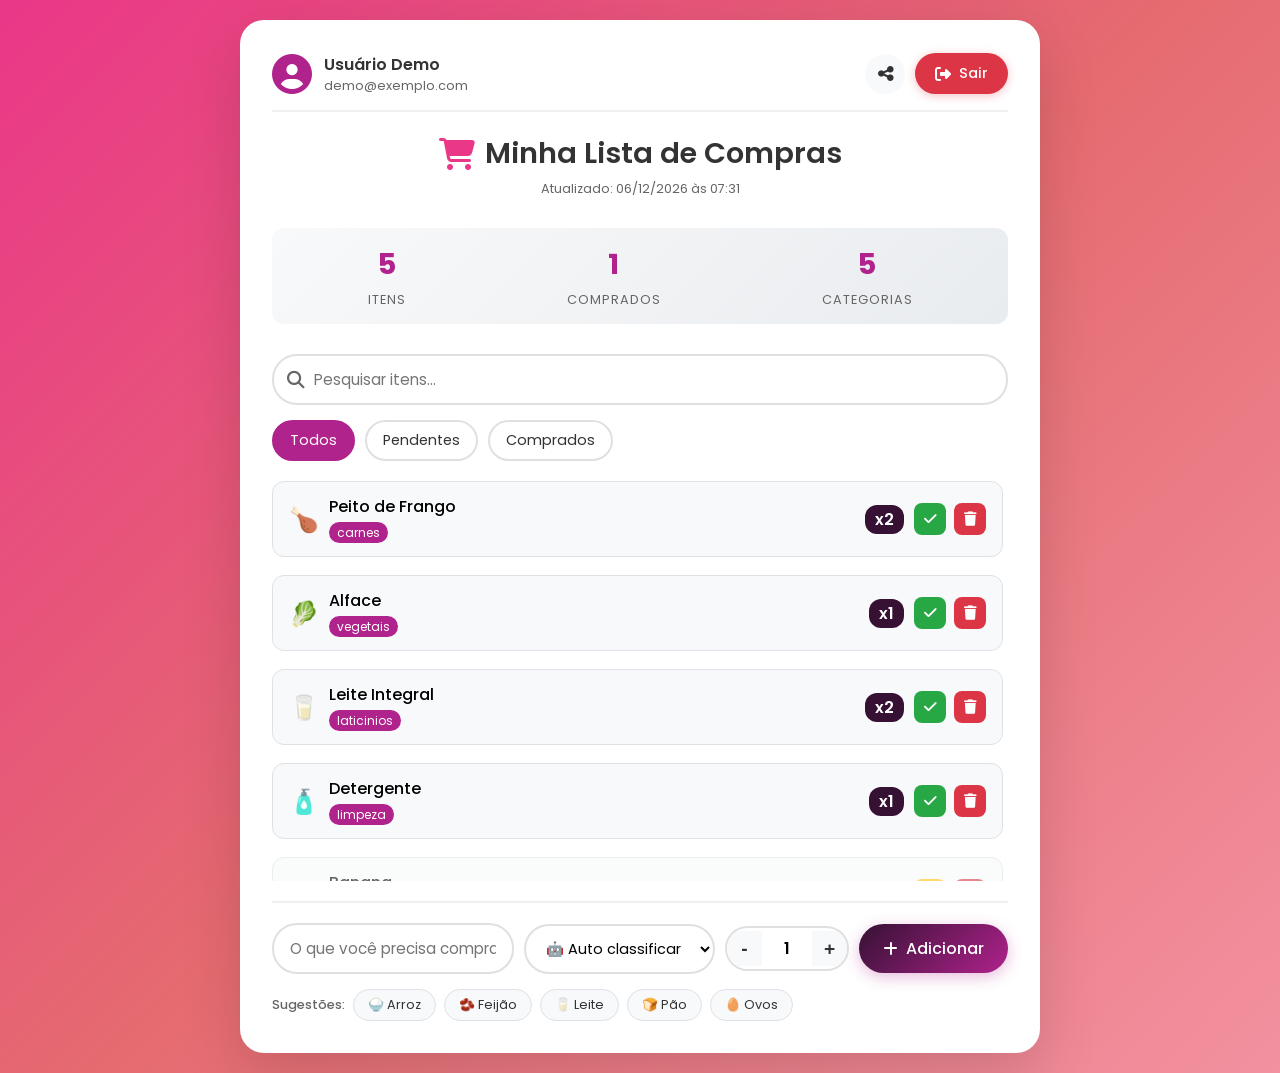
==== commit 69015e94: "s" ====
--- a/index.html
+++ b/index.html
@@ -4,32 +4,62 @@
     <meta charset="UTF-8">
     <meta name="viewport" content="width=device-width, initial-scale=1.0">
     <meta name="theme-color" content="#361134">
-    <meta name="description" content="Lista de Compras 2026 - Gerencie sua lista compartilhada">
     <title>Lista 2026 - Minha Lista de Compras</title>
-    
-    <!-- Favicon -->
+    <link rel="manifest" href="manifest.json">
     <link rel="shortcut icon" href="src/css/icons/favicon.ico" type="image/x-icon">
-    <link rel="apple-touch-icon" href="src/css/icons/Favicon-512.png">
-    
-    <!-- Manifest PWA -->
-    <link rel="manifest" href="manifest.json">
-    
-    <!-- Font Awesome -->
     <link rel="stylesheet" href="https://cdnjs.cloudflare.com/ajax/libs/font-awesome/6.4.0/css/all.min.css">
-    
-    <!-- CSS Principal -->
     <link rel="stylesheet" href="src/css/index.css">
+    <style>
+        /* Loader fix - garantir que desaparece */
+        .loader-overlay {
+            position: fixed;
+            top: 0;
+            left: 0;
+            width: 100%;
+            height: 100%;
+            background: rgba(54, 17, 52, 0.95);
+            display: flex;
+            flex-direction: column;
+            justify-content: center;
+            align-items: center;
+            z-index: 9999;
+            transition: opacity 0.3s ease;
+        }
+        
+        .loader-overlay.hidden,
+        .loader-overlay[hidden] {
+            display: none !important;
+        }
+        
+        .loader-spinner {
+            width: 40px;
+            height: 40px;
+            border: 3px solid #fff;
+            border-top-color: #EA3788;
+            border-radius: 50%;
+            animation: spin 1s linear infinite;
+        }
+        
+        .loader-text {
+            color: #fff;
+            margin-top: 10px;
+            font-family: sans-serif;
+        }
+        
+        @keyframes spin {
+            to { transform: rotate(360deg); }
+        }
+    </style>
 </head>
 <body>
-    <!-- Loader -->
-    <div id="loader" class="loader-overlay" aria-hidden="true" hidden>
+    <!-- Loader - JÁ COMEÇA VISÍVEL MAS SERÁ ESCONDIDO PELO JS -->
+    <div id="loader" class="loader-overlay">
         <div class="loader-spinner"></div>
         <p class="loader-text">Carregando...</p>
     </div>
 
-    <!-- Container Principal -->
     <div class="container">
-        <!-- Header -->
+        <!-- Header com informações do usuário -->
         <header class="header">
             <div class="user-info">
                 <i class="fas fa-user-circle user-avatar"></i>
@@ -38,14 +68,12 @@
                     <span id="user-email" class="user-email">email@exemplo.com</span>
                 </div>
             </div>
-            
             <div class="header-actions">
-                <button onclick="compartilharLista()" class="btn-icon" aria-label="Compartilhar lista" title="Compartilhar">
+                <button onclick="compartilharLista()" class="btn-icon" title="Compartilhar">
                     <i class="fas fa-share-alt"></i>
                 </button>
-                <button onclick="logout()" class="btn-logout" aria-label="Sair da conta" title="Sair">
-                    <i class="fas fa-sign-out-alt"></i>
-                    <span>Sair</span>
+                <button onclick="fazerLogout()" class="btn-logout">
+                    <i class="fas fa-sign-out-alt"></i> Sair
                 </button>
             </div>
         </header>
@@ -53,13 +81,12 @@
         <!-- Título -->
         <div class="title-section">
             <h1 class="titulo">
-                <i class="fas fa-shopping-cart"></i>
-                Minha Lista de Compras
+                <i class="fas fa-shopping-cart"></i> Minha Lista de Compras
             </h1>
-            <p id="data-atualizacao" class="update-date"></p>
+            <p id="data-atualizacao" class="update-date">Atualizado agora</p>
         </div>
 
-        <!-- Estatísticas Rápidas -->
+        <!-- Estatísticas -->
         <div class="stats-bar">
             <div class="stat-item">
                 <span id="total-itens" class="stat-number">0</span>
@@ -75,39 +102,27 @@
             </div>
         </div>
 
-        <!-- Barra de Pesquisa e Filtros -->
+        <!-- Pesquisa e Filtros -->
         <div class="search-filter-bar">
             <div class="search-box">
                 <i class="fas fa-search search-icon"></i>
-                <input type="text" 
-                       id="pesquisa" 
-                       placeholder="Pesquisar itens..."
-                       aria-label="Pesquisar itens da lista"
-                       oninput="filtrarItens()">
-                <button onclick="limparPesquisa()" class="clear-search" aria-label="Limpar pesquisa" hidden>
+                <input type="text" id="pesquisa" placeholder="Pesquisar itens..." oninput="filtrarItens()">
+                <button onclick="limparPesquisa()" class="clear-search" hidden>
                     <i class="fas fa-times"></i>
                 </button>
             </div>
             <div class="filter-buttons">
-                <button onclick="filtrarPorCategoria('todos')" class="filter-btn active" data-filter="todos">
-                    Todos
-                </button>
-                <button onclick="filtrarPorCategoria('pendentes')" class="filter-btn" data-filter="pendentes">
-                    Pendentes
-                </button>
-                <button onclick="filtrarPorCategoria('comprados')" class="filter-btn" data-filter="comprados">
-                    Comprados
-                </button>
+                <button onclick="filtrarPorCategoria('todos')" class="filter-btn active" data-filter="todos">Todos</button>
+                <button onclick="filtrarPorCategoria('pendentes')" class="filter-btn" data-filter="pendentes">Pendentes</button>
+                <button onclick="filtrarPorCategoria('comprados')" class="filter-btn" data-filter="comprados">Comprados</button>
             </div>
         </div>
 
         <!-- Lista de Compras -->
         <div id="lista-container" class="lista-container">
-            <ul id="lista" class="shopping-list" role="list" aria-label="Lista de compras">
-                <!-- Itens serão inseridos dinamicamente -->
+            <ul id="lista" class="shopping-list">
+                <!-- Itens serão inseridos aqui -->
             </ul>
-            
-            <!-- Estado Vazio -->
             <div id="empty-state" class="empty-state" hidden>
                 <i class="fas fa-shopping-basket empty-icon"></i>
                 <h3>Sua lista está vazia</h3>
@@ -115,16 +130,12 @@
             </div>
         </div>
 
-        <!-- Adicionar Item -->
+        <!-- Adicionar Novo Item -->
         <div class="add-item-section">
             <div class="add-item-form">
-                <input type="text" 
-                       id="item" 
-                       placeholder="O que você precisa comprar?"
-                       aria-label="Nome do novo item"
-                       autocomplete="off">
-                <select id="categoria" aria-label="Categoria do item" class="categoria-select">
-                    <option value="auto">Auto classificar</option>
+                <input type="text" id="item" placeholder="O que você precisa comprar?" autocomplete="off">
+                <select id="categoria" class="categoria-select">
+                    <option value="auto">🤖 Auto classificar</option>
                     <option value="carnes">🥩 Carnes</option>
                     <option value="vegetais">🥬 Vegetais</option>
                     <option value="frutas">🍎 Frutas</option>
@@ -139,86 +150,384 @@
                     <option value="outros">📦 Outros</option>
                 </select>
                 <div class="quantidade-control">
-                    <button onclick="alterarQuantidade(-1)" class="qty-btn" aria-label="Diminuir quantidade">-</button>
-                    <input type="number" id="quantidade" value="1" min="1" max="99" aria-label="Quantidade">
-                    <button onclick="alterarQuantidade(1)" class="qty-btn" aria-label="Aumentar quantidade">+</button>
+                    <button onclick="mudarQuantidade(-1)" class="qty-btn">-</button>
+                    <input type="number" id="quantidade" value="1" min="1" max="99">
+                    <button onclick="mudarQuantidade(1)" class="qty-btn">+</button>
                 </div>
-                <button onclick="adicionarItem()" class="btn-add" aria-label="Adicionar item à lista">
-                    <i class="fas fa-plus"></i>
-                    Adicionar
+                <button onclick="adicionarItem()" class="btn-add">
+                    <i class="fas fa-plus"></i> Adicionar
                 </button>
             </div>
             
             <!-- Sugestões Rápidas -->
             <div class="quick-suggestions">
                 <span class="suggestion-label">Sugestões:</span>
-                <button onclick="adicionarSugestao('Arroz')" class="suggestion-chip">Arroz</button>
-                <button onclick="adicionarSugestao('Feijão')" class="suggestion-chip">Feijão</button>
-                <button onclick="adicionarSugestao('Leite')" class="suggestion-chip">Leite</button>
-                <button onclick="adicionarSugestao('Pão')" class="suggestion-chip">Pão</button>
-                <button onclick="adicionarSugestao('Ovos')" class="suggestion-chip">Ovos</button>
+                <button onclick="adicionarSugestao('Arroz')" class="suggestion-chip">🍚 Arroz</button>
+                <button onclick="adicionarSugestao('Feijão')" class="suggestion-chip">🫘 Feijão</button>
+                <button onclick="adicionarSugestao('Leite')" class="suggestion-chip">🥛 Leite</button>
+                <button onclick="adicionarSugestao('Pão')" class="suggestion-chip">🍞 Pão</button>
+                <button onclick="adicionarSugestao('Ovos')" class="suggestion-chip">🥚 Ovos</button>
             </div>
         </div>
     </div>
 
-    <!-- Scripts -->
-    <script type="module" src="app.js"></script>
-    
     <script>
-        // Registro do Service Worker
-        if ('serviceWorker' in navigator) {
-            window.addEventListener('load', () => {
-                navigator.serviceWorker.register('/service-worker.js')
-                    .then(registration => {
-                        console.log('ServiceWorker registrado com sucesso:', registration.scope);
-                    })
-                    .catch(error => {
-                        console.log('Falha ao registrar o ServiceWorker:', error);
-                    });
+        // ============================================
+        // SCRIPT PRINCIPAL - FUNCIONAMENTO GARANTIDO
+        // ============================================
+        
+        // Dados iniciais de exemplo
+        let listaCompras = [
+            { id: 1, nome: "Peito de Frango", categoria: "carnes", quantidade: 2, comprado: false, emoji: "🍗" },
+            { id: 2, nome: "Alface", categoria: "vegetais", quantidade: 1, comprado: false, emoji: "🥬" },
+            { id: 3, nome: "Banana", categoria: "frutas", quantidade: 6, comprado: true, emoji: "🍌" },
+            { id: 4, nome: "Leite Integral", categoria: "laticinios", quantidade: 2, comprado: false, emoji: "🥛" },
+            { id: 5, nome: "Detergente", categoria: "limpeza", quantidade: 1, comprado: false, emoji: "🧴" }
+        ];
+        
+        let filtroAtual = 'todos';
+        
+        // Classificação automática
+        const classificacao = {
+            carnes: ['carne', 'frango', 'peixe', 'porco', 'boi', 'bacon', 'presunto', 'linguiça', 'salsicha', 'hambúrguer', 'bife', 'costela'],
+            vegetais: ['alface', 'tomate', 'cebola', 'alho', 'cenoura', 'batata', 'brócolis', 'couve', 'espinafre', 'pimentão', 'abóbora', 'beterraba'],
+            frutas: ['banana', 'maçã', 'laranja', 'uva', 'morango', 'abacaxi', 'manga', 'melancia', 'pera', 'limão', 'abacate', 'mamão'],
+            laticinios: ['leite', 'queijo', 'manteiga', 'iogurte', 'requeijão', 'creme de leite', 'margarina', 'muçarela'],
+            padaria: ['pão', 'bolo', 'biscoito', 'torrada', 'bolacha', 'croissant', 'baguete', 'pão de queijo'],
+            bebidas: ['água', 'refrigerante', 'suco', 'cerveja', 'vinho', 'café', 'chá', 'energético', 'coca'],
+            limpeza: ['detergente', 'sabão', 'desinfetante', 'água sanitária', 'limpador', 'esponja', 'vassoura', 'saco de lixo', 'lustra'],
+            higiene: ['shampoo', 'condicionador', 'sabonete', 'pasta de dente', 'escova', 'desodorante', 'perfume', 'papel higiênico'],
+            enlatados: ['sardinha', 'atum', 'milho', 'ervilha', 'molho de tomate', 'azeitona', 'palmito', 'seleta'],
+            graos: ['arroz', 'feijão', 'lentilha', 'grão de bico', 'aveia', 'farinha', 'macarrão', 'quinoa'],
+            temperos: ['sal', 'açúcar', 'pimenta', 'orégano', 'cominho', 'azeite', 'óleo', 'vinagre', 'molho shoyu', 'ketchup', 'mostarda']
+        };
+        
+        const emojisCategorias = {
+            carnes: '🥩', vegetais: '🥬', frutas: '🍎', laticinios: '🧀',
+            padaria: '🍞', bebidas: '🥤', limpeza: '🧹', higiene: '🧴',
+            enlatados: '🥫', graos: '🌾', temperos: '🌶️', outros: '📦'
+        };
+        
+        // INICIALIZAÇÃO - Executa assim que a página carregar
+        function inicializarApp() {
+            console.log('🚀 Inicializando app...');
+            
+            // 1. ESCONDER LOADER IMEDIATAMENTE
+            const loader = document.getElementById('loader');
+            if (loader) {
+                loader.style.display = 'none';
+                loader.setAttribute('hidden', '');
+                console.log('✅ Loader escondido');
+            }
+            
+            // 2. Verificar usuário
+            let userData = localStorage.getItem('userData');
+            if (!userData) {
+                userData = { nome: 'Usuário Demo', email: 'demo@exemplo.com' };
+                localStorage.setItem('userData', JSON.stringify(userData));
+            } else {
+                userData = JSON.parse(userData);
+            }
+            
+            document.getElementById('user-name').textContent = userData.nome;
+            document.getElementById('user-email').textContent = userData.email;
+            
+            // 3. Carregar dados salvos ou usar demo
+            const salvos = localStorage.getItem('listaCompras');
+            if (salvos) {
+                try {
+                    listaCompras = JSON.parse(salvos);
+                    console.log('📝 Dados carregados do localStorage');
+                } catch(e) {
+                    console.error('Erro ao carregar dados salvos');
+                }
+            }
+            
+            // 4. Atualizar interface
+            atualizarTudo();
+            
+            // 5. Configurar evento Enter no input
+            document.getElementById('item').addEventListener('keypress', function(e) {
+                if (e.key === 'Enter') adicionarItem();
             });
-        }
-
-        // Função de Logout
-        function logout() {
-            if (confirm('Tem certeza que deseja sair?')) {
-                // Limpar dados da sessão
-                localStorage.removeItem('userToken');
-                localStorage.removeItem('userData');
-                sessionStorage.clear();
-                
-                // Redirecionar para login
-                window.location.href = 'login.html';
-            }
-        }
-
+            
+            // 6. Configurar evento de pesquisa
+            document.getElementById('pesquisa').addEventListener('input', function() {
+                document.querySelector('.clear-search').hidden = this.value.length === 0;
+                atualizarTudo();
+            });
+            
+            console.log('✅ App inicializado com ' + listaCompras.length + ' itens');
+        }
+        
+        // Salvar no localStorage
+        function salvarDados() {
+            localStorage.setItem('listaCompras', JSON.stringify(listaCompras));
+        }
+        
+        // Classificar automaticamente
+        function classificarItem(nome) {
+            const n = nome.toLowerCase();
+            for (let categoria in classificacao) {
+                if (classificacao[categoria].some(palavra => n.includes(palavra))) {
+                    return categoria;
+                }
+            }
+            return 'outros';
+        }
+        
+        // ADICIONAR ITEM
+        function adicionarItem() {
+            const inputItem = document.getElementById('item');
+            const inputQtd = document.getElementById('quantidade');
+            const selectCat = document.getElementById('categoria');
+            
+            const nome = inputItem.value.trim();
+            if (!nome) {
+                alert('Por favor, digite o nome do item!');
+                inputItem.focus();
+                return;
+            }
+            
+            const quantidade = parseInt(inputQtd.value) || 1;
+            let categoria = selectCat.value;
+            
+            if (categoria === 'auto') {
+                categoria = classificarItem(nome);
+            }
+            
+            const novoItem = {
+                id: Date.now(),
+                nome: nome,
+                categoria: categoria,
+                quantidade: quantidade,
+                comprado: false,
+                emoji: emojisCategorias[categoria] || '📦'
+            };
+            
+            listaCompras.unshift(novoItem);
+            salvarDados();
+            atualizarTudo();
+            
+            // Limpar formulário
+            inputItem.value = '';
+            inputQtd.value = '1';
+            selectCat.value = 'auto';
+            inputItem.focus();
+            
+            console.log('✅ Item adicionado:', nome);
+        }
+        
+        // MARCAR/DESMARCAR ITEM
+        function toggleItem(id) {
+            const item = listaCompras.find(i => i.id === id);
+            if (item) {
+                item.comprado = !item.comprado;
+                salvarDados();
+                atualizarTudo();
+            }
+        }
+        
+        // REMOVER ITEM
+        function removerItem(id) {
+            const item = listaCompras.find(i => i.id === id);
+            if (item && confirm(`Remover "${item.nome}" da lista?`)) {
+                listaCompras = listaCompras.filter(i => i.id !== id);
+                salvarDados();
+                atualizarTudo();
+            }
+        }
+        
+        // FILTRAR POR CATEGORIA
+        function filtrarPorCategoria(filtro) {
+            filtroAtual = filtro;
+            
+            // Atualizar botões
+            document.querySelectorAll('.filter-btn').forEach(btn => {
+                btn.classList.remove('active');
+                if (btn.getAttribute('data-filter') === filtro) {
+                    btn.classList.add('active');
+                }
+            });
+            
+            atualizarTudo();
+        }
+        
+        // FILTRAR ITENS (pesquisa)
+        function filtrarItens() {
+            atualizarTudo();
+        }
+        
+        // ATUALIZAR TUDO
+        function atualizarTudo() {
+            const termo = document.getElementById('pesquisa').value.toLowerCase().trim();
+            
+            // Filtrar itens
+            let itensFiltrados = [...listaCompras];
+            
+            if (filtroAtual === 'comprados') {
+                itensFiltrados = itensFiltrados.filter(i => i.comprado);
+            } else if (filtroAtual === 'pendentes') {
+                itensFiltrados = itensFiltrados.filter(i => !i.comprado);
+            }
+            
+            if (termo) {
+                itensFiltrados = itensFiltrados.filter(i => 
+                    i.nome.toLowerCase().includes(termo) || 
+                    i.categoria.toLowerCase().includes(termo)
+                );
+            }
+            
+            // Ordenar: pendentes primeiro
+            itensFiltrados.sort((a, b) => {
+                if (a.comprado === b.comprado) return 0;
+                return a.comprado ? 1 : -1;
+            });
+            
+            // Atualizar lista
+            const listaEl = document.getElementById('lista');
+            const emptyEl = document.getElementById('empty-state');
+            
+            if (itensFiltrados.length === 0) {
+                listaEl.innerHTML = '';
+                emptyEl.hidden = false;
+            } else {
+                emptyEl.hidden = true;
+                listaEl.innerHTML = itensFiltrados.map(item => `
+                    <li class="${item.comprado ? 'comprado' : ''}" style="
+                        background: #f8f9fa;
+                        border: 1px solid #dee2e6;
+                        border-radius: 12px;
+                        padding: 12px 16px;
+                        margin-bottom: 8px;
+                        display: flex;
+                        justify-content: space-between;
+                        align-items: center;
+                        ${item.comprado ? 'opacity: 0.6; text-decoration: line-through;' : ''}
+                    ">
+                        <div style="display: flex; align-items: center; gap: 10px; flex: 1;">
+                            <span style="font-size: 1.5rem;">${item.emoji}</span>
+                            <div>
+                                <div style="font-weight: 500;">${item.nome}</div>
+                                <span style="
+                                    font-size: 0.75rem;
+                                    background: #B0228C;
+                                    color: white;
+                                    padding: 2px 8px;
+                                    border-radius: 12px;
+                                ">${item.categoria}</span>
+                            </div>
+                            <span style="
+                                margin-left: auto;
+                                background: #361134;
+                                color: white;
+                                padding: 2px 10px;
+                                border-radius: 12px;
+                                font-weight: 600;
+                            ">x${item.quantidade}</span>
+                        </div>
+                        <div style="display: flex; gap: 8px; margin-left: 10px;">
+                            <button onclick="toggleItem(${item.id})" style="
+                                background: ${item.comprado ? '#ffc107' : '#28a745'};
+                                color: white;
+                                border: none;
+                                border-radius: 8px;
+                                width: 32px;
+                                height: 32px;
+                                cursor: pointer;
+                                font-size: 0.9rem;
+                            " title="${item.comprado ? 'Desmarcar' : 'Marcar como comprado'}">
+                                <i class="fas ${item.comprado ? 'fa-undo' : 'fa-check'}"></i>
+                            </button>
+                            <button onclick="removerItem(${item.id})" style="
+                                background: #dc3545;
+                                color: white;
+                                border: none;
+                                border-radius: 8px;
+                                width: 32px;
+                                height: 32px;
+                                cursor: pointer;
+                                font-size: 0.9rem;
+                            " title="Remover">
+                                <i class="fas fa-trash"></i>
+                            </button>
+                        </div>
+                    </li>
+                `).join('');
+            }
+            
+            // Atualizar estatísticas
+            document.getElementById('total-itens').textContent = listaCompras.length;
+            document.getElementById('itens-comprados').textContent = listaCompras.filter(i => i.comprado).length;
+            document.getElementById('categorias-count').textContent = new Set(listaCompras.map(i => i.categoria)).size;
+            
+            // Atualizar data
+            const agora = new Date();
+            document.getElementById('data-atualizacao').textContent = 
+                'Atualizado: ' + agora.toLocaleDateString('pt-BR') + ' às ' + 
+                agora.toLocaleTimeString('pt-BR', {hour: '2-digit', minute: '2-digit'});
+        }
+        
         // Funções auxiliares
-        function compartilharLista() {
-            if (navigator.share) {
-                navigator.share({
-                    title: 'Minha Lista de Compras',
-                    text: 'Veja minha lista de compras!',
-                    url: window.location.href
-                }).catch(console.error);
-            } else {
-                alert('Compartilhamento não suportado neste navegador');
-            }
-        }
-
-        function alterarQuantidade(delta) {
-            const qtyInput = document.getElementById('quantidade');
-            let value = parseInt(qtyInput.value) + delta;
-            qtyInput.value = Math.max(1, Math.min(99, value));
-        }
-
+        function mudarQuantidade(delta) {
+            const qty = document.getElementById('quantidade');
+            qty.value = Math.max(1, Math.min(99, parseInt(qty.value) + delta));
+        }
+        
         function limparPesquisa() {
             document.getElementById('pesquisa').value = '';
-            filtrarItens();
-        }
-
+            document.querySelector('.clear-search').hidden = true;
+            atualizarTudo();
+        }
+        
         function adicionarSugestao(item) {
             document.getElementById('item').value = item;
             document.getElementById('quantidade').value = 1;
+            document.getElementById('categoria').value = 'auto';
             adicionarItem();
+        }
+        
+        function compartilharLista() {
+            const texto = '🛒 Minha Lista de Compras:\n\n' + 
+                listaCompras.map(i => `${i.comprado ? '✅' : '⬜'} ${i.quantidade}x ${i.nome}`).join('\n');
+            
+            if (navigator.share) {
+                navigator.share({ title: 'Lista de Compras', text: texto });
+            } else if (navigator.clipboard) {
+                navigator.clipboard.writeText(texto).then(() => alert('📋 Lista copiada!'));
+            } else {
+                alert(texto);
+            }
+        }
+        
+        function fazerLogout() {
+            if (confirm('Tem certeza que deseja sair?')) {
+                localStorage.removeItem('userData');
+                window.location.href = 'login.html';
+            }
+        }
+        
+        // INICIAR TUDO
+        document.addEventListener('DOMContentLoaded', inicializarApp);
+        
+        // Garantir que o loader suma mesmo se houver erro
+        setTimeout(function() {
+            const loader = document.getElementById('loader');
+            if (loader && loader.style.display !== 'none') {
+                loader.style.display = 'none';
+                loader.setAttribute('hidden', '');
+            }
+        }, 3000);
+        
+        console.log('📋 Script carregado com sucesso!');
+    </script>
+    
+    <!-- Service Worker -->
+    <script>
+        if ('serviceWorker' in navigator) {
+            window.addEventListener('load', () => {
+                navigator.serviceWorker.register('/service-worker.js').catch(() => {});
+            });
         }
     </script>
 </body>
